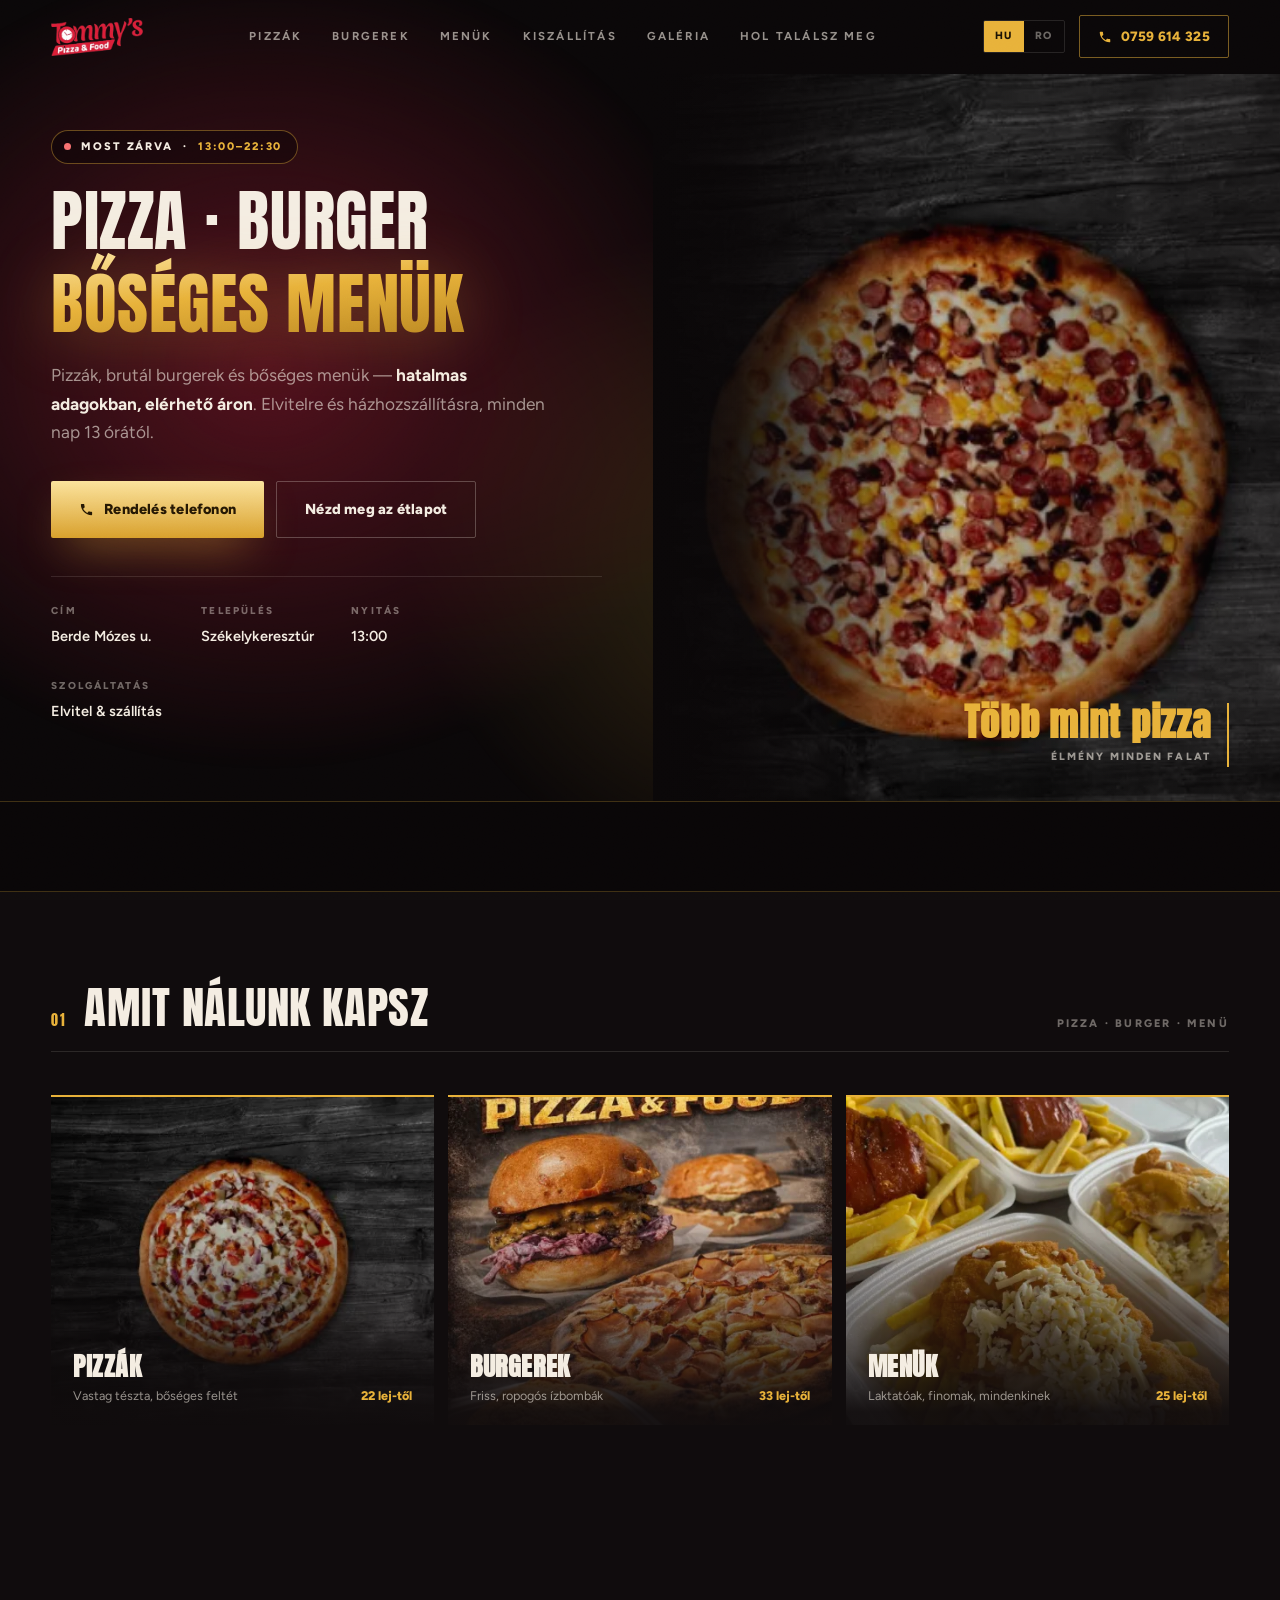
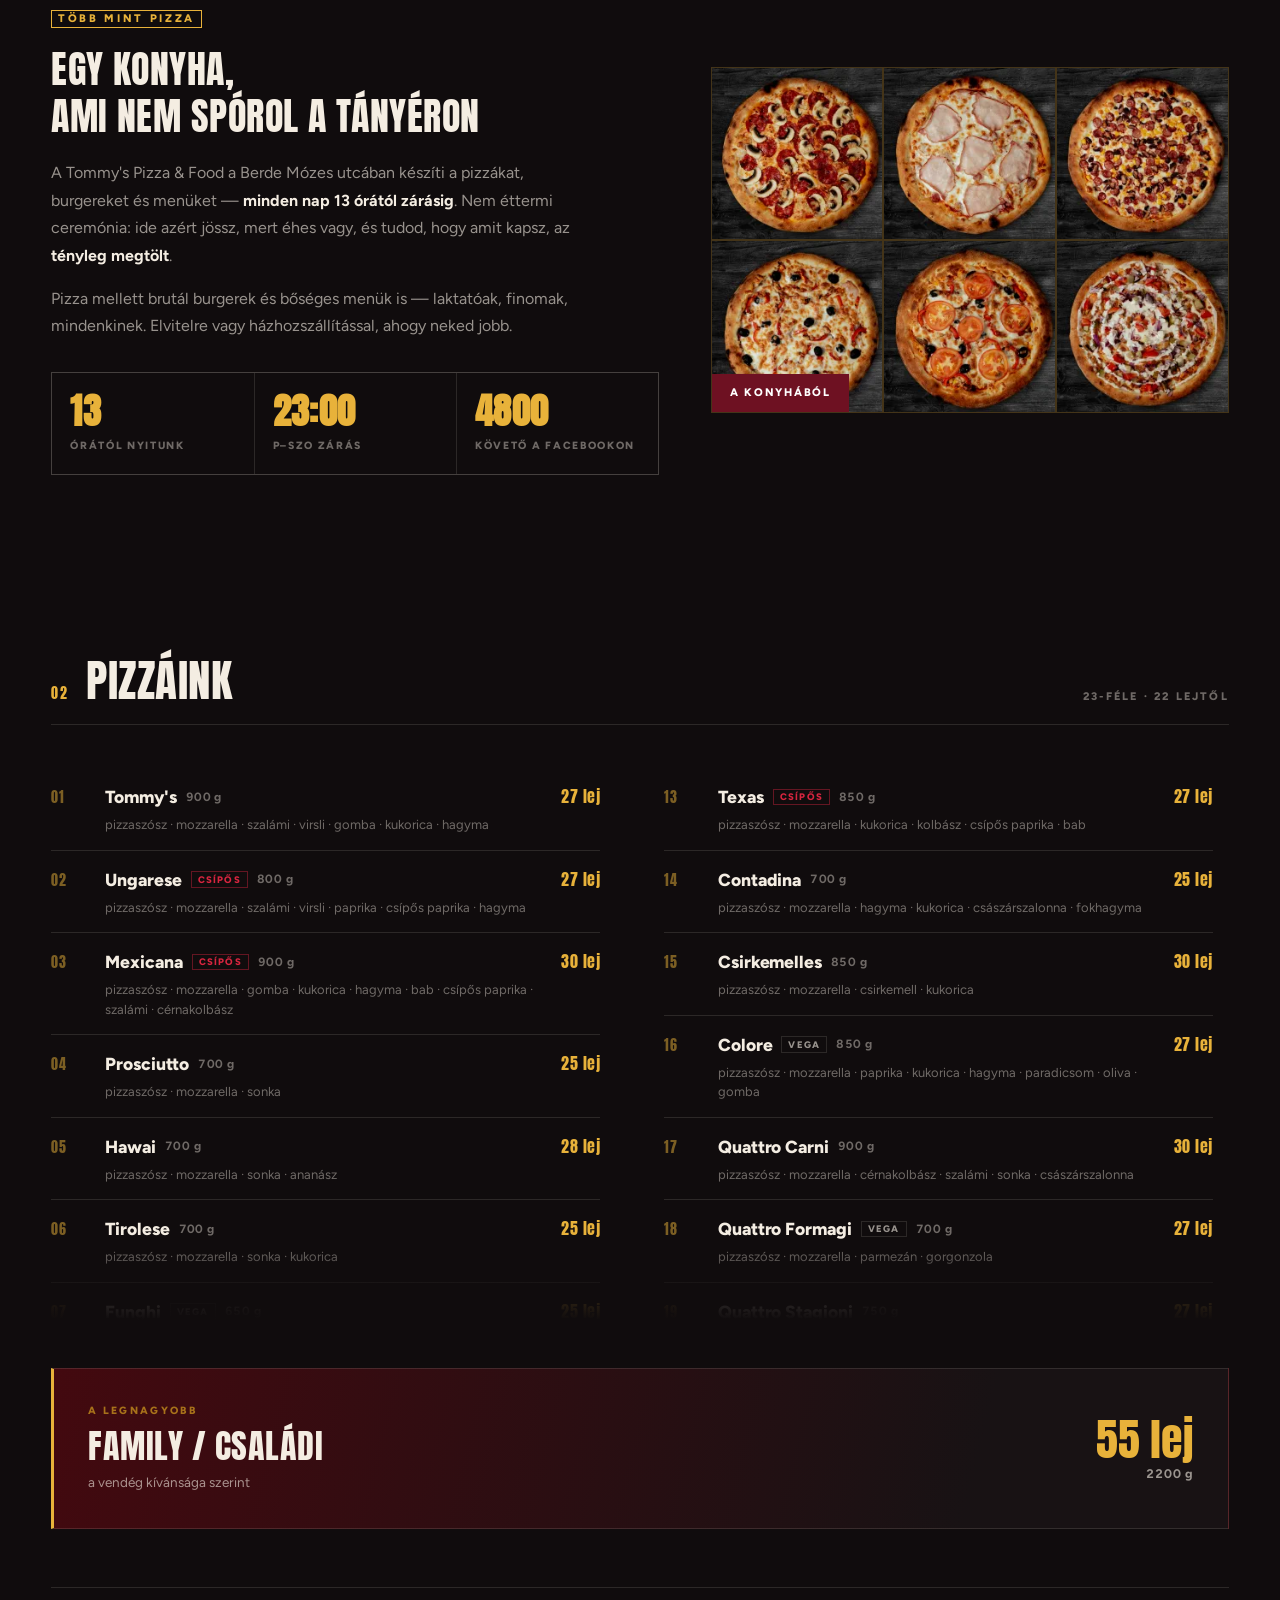
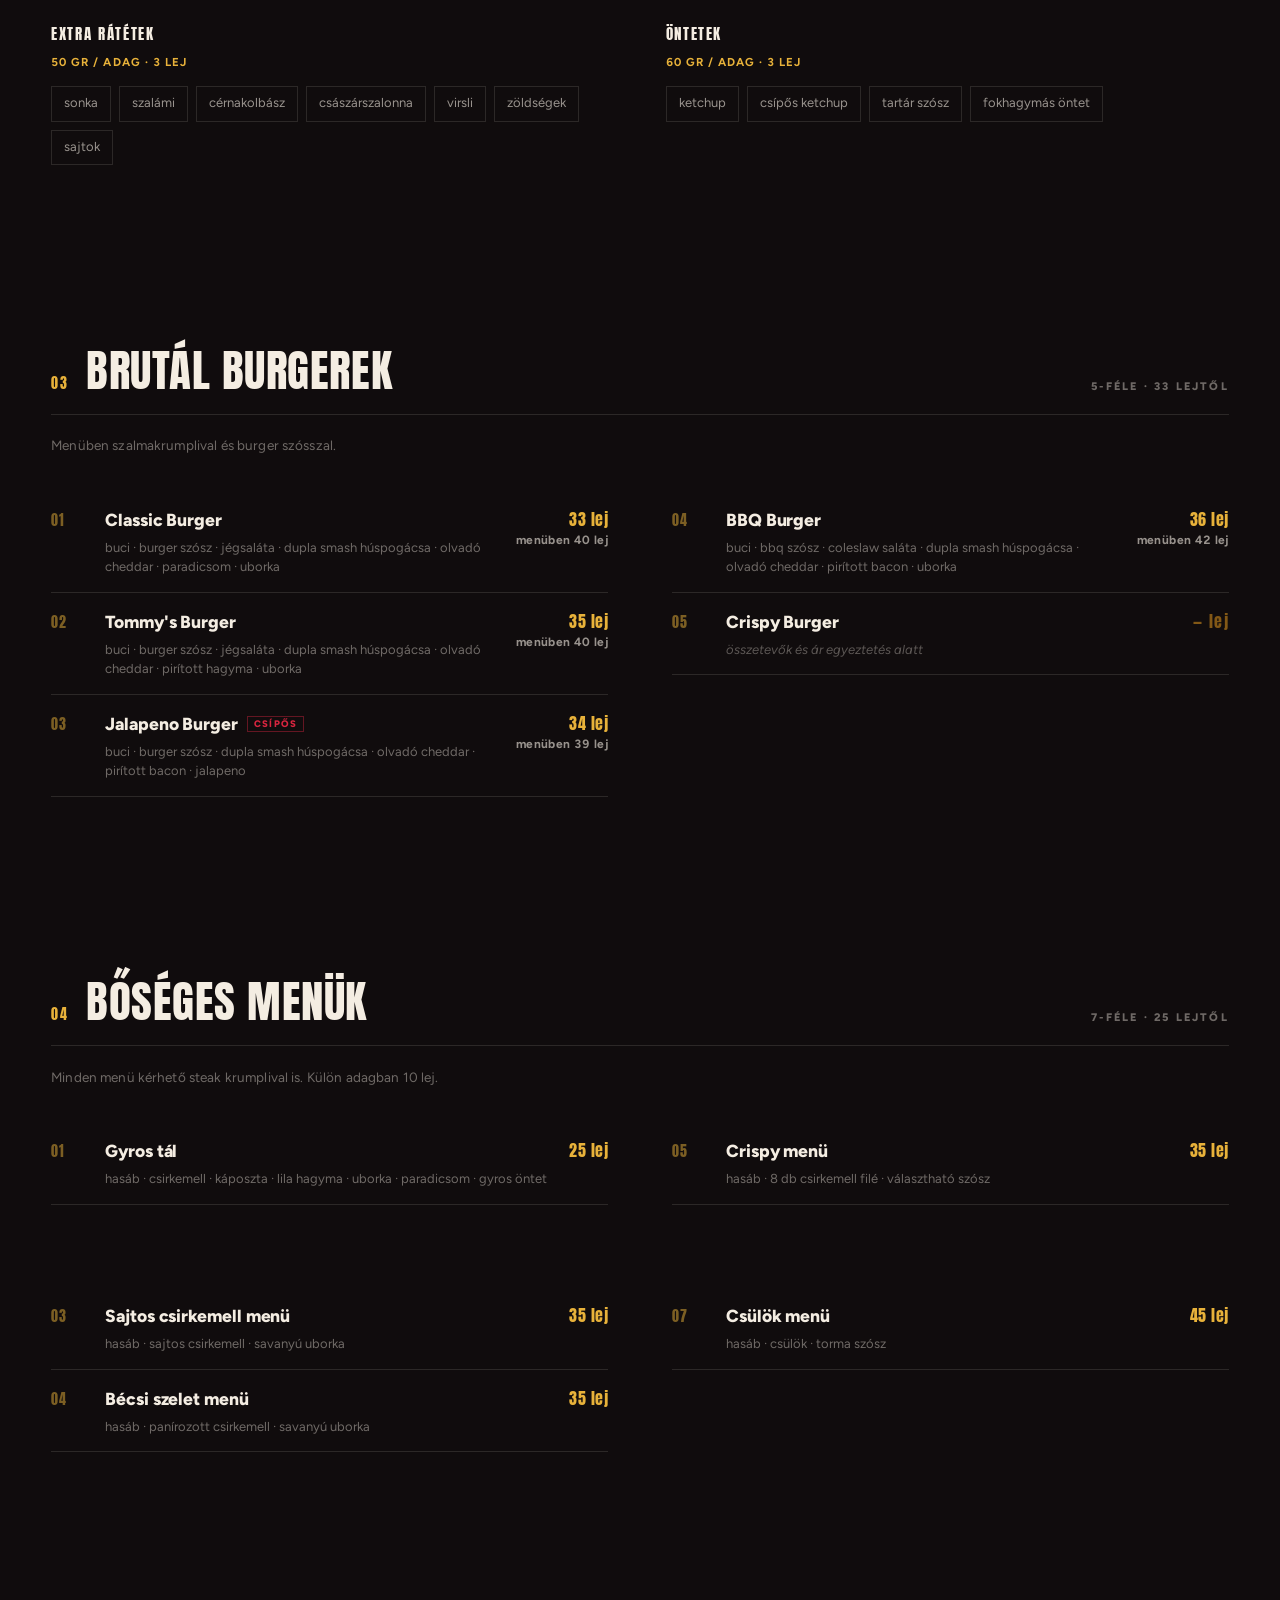
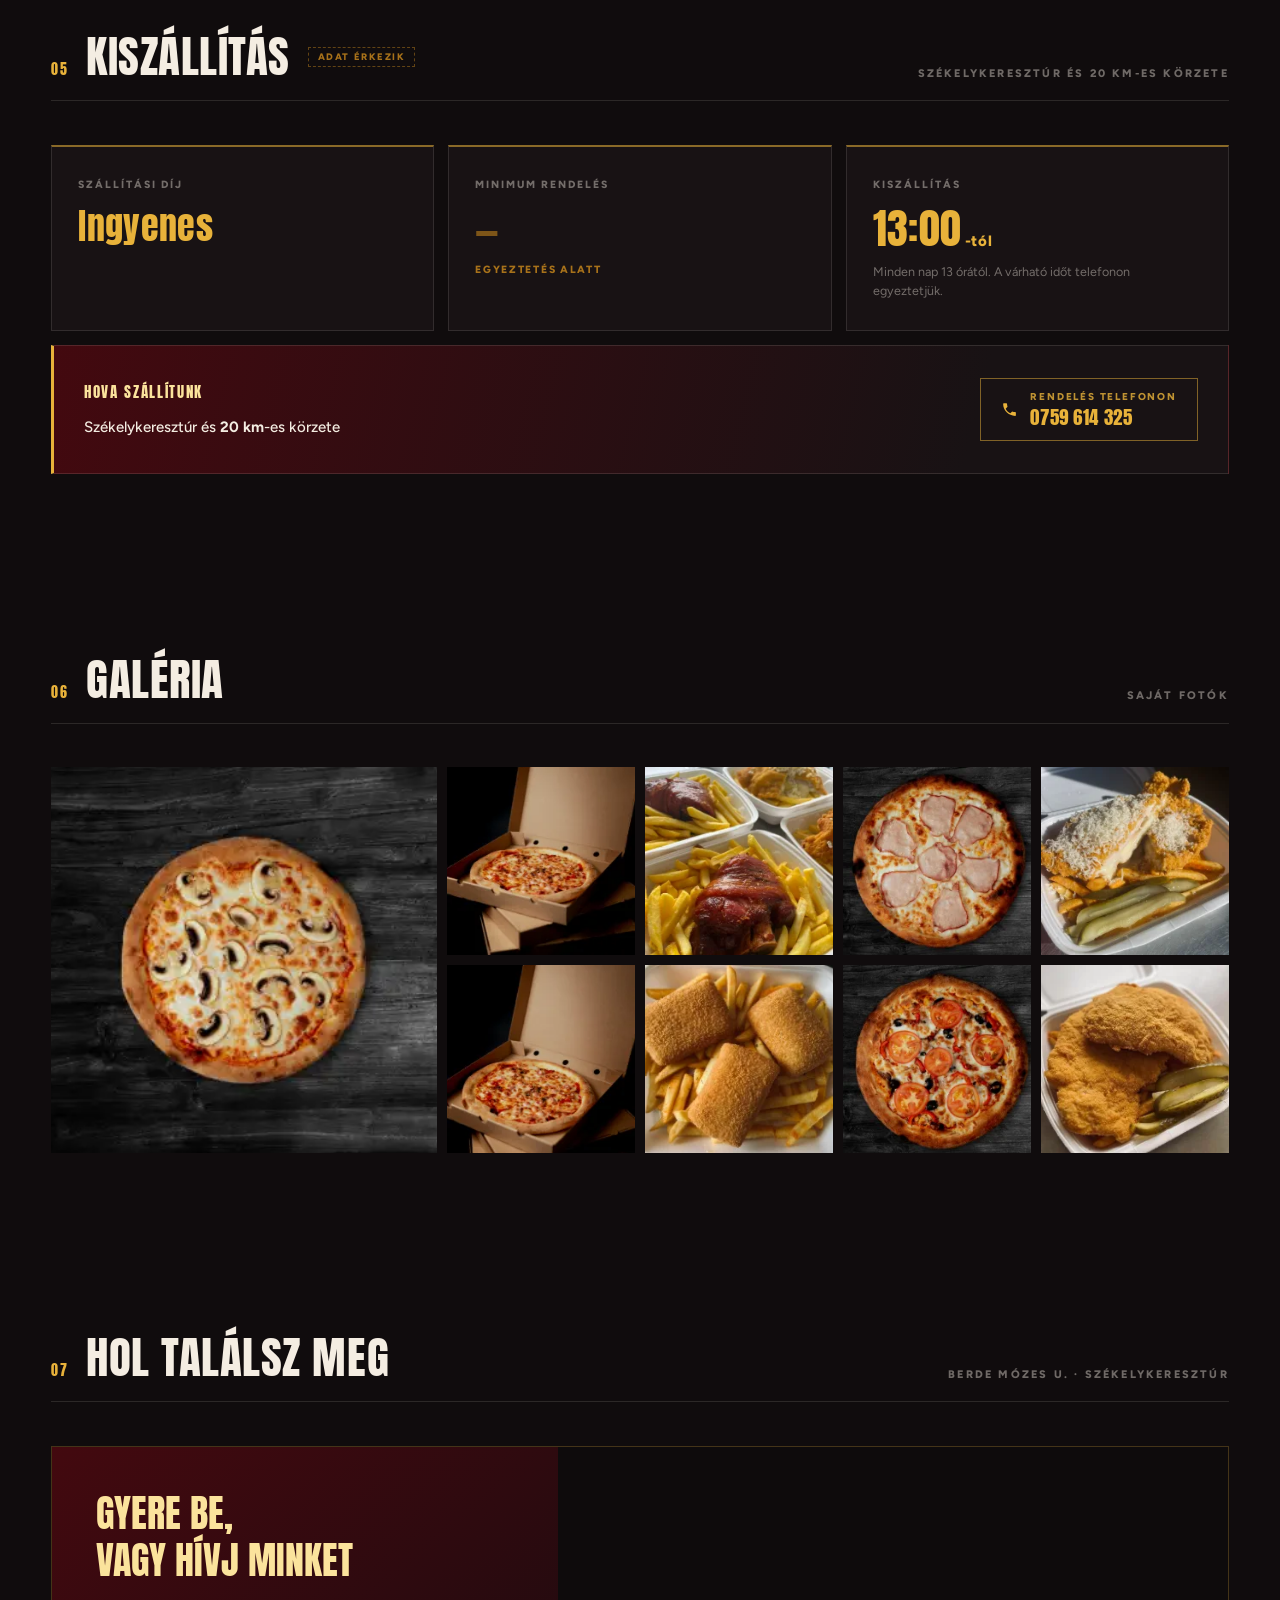
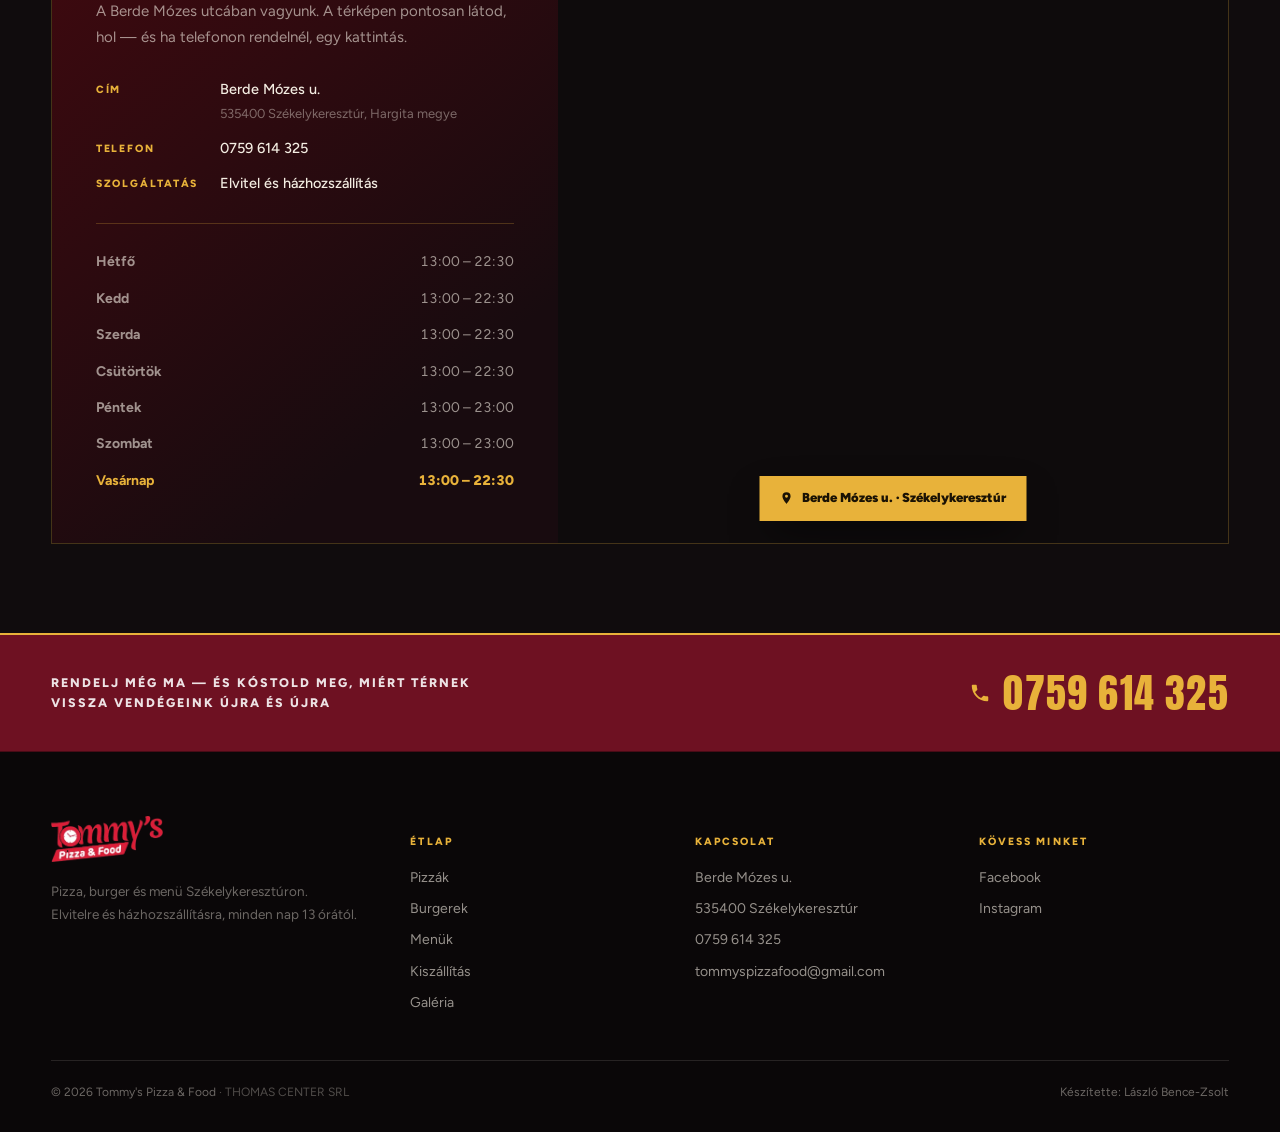
==== index.html @ 5274339a "Uj kliens-fotok: konyha-mozaik + teljes galeria-csere, 20 km-es zona A kliens (Tamas) 2026-09-02-i a" ====
<!DOCTYPE html>
<html lang="hu">
<head>
<meta charset="utf-8">
<meta name="robots" content="noindex,nofollow">
<meta name="viewport" content="width=device-width,initial-scale=1">
<title>Tommy's Pizza &amp; Food — Székelykeresztúr</title>
<meta name="description" content="Pizzák, brutál burgerek és bőséges menük Székelykeresztúron. Elvitelre és házhozszállításra, minden nap 13:00-tól. Berde Mózes u. · 0759 614 325">
<!-- GEN:HEAD-SEO:START — generálva: _scrape/ · KÉZZEL NE SZERKESZD -->
<link rel="icon" type="image/png" sizes="32x32" href="assets/favicon-32.png">
<link rel="icon" type="image/png" sizes="512x512" href="assets/favicon-512.png">
<link rel="apple-touch-icon" sizes="180x180" href="assets/favicon-180.png">
<meta name="theme-color" content="#100C0D">

<!-- megosztás: Messenger / Facebook / Instagram-bio -->
<meta property="og:type" content="website">
<meta property="og:site_name" content="Tommy's Pizza &amp; Food">
<meta property="og:title" content="Tommy's Pizza &amp; Food — Székelykeresztúr">
<meta property="og:description" content="Pizzák, brutál burgerek és bőséges menük Székelykeresztúron. Elvitelre és házhozszállításra, minden nap 13:00-tól. Berde Mózes u. · 0759 614 325">
<meta property="og:image" content="https://tommyspizza.netlify.app/assets/og-tommys.jpg">
<meta property="og:image:width" content="1200">
<meta property="og:image:height" content="630">
<meta property="og:image:alt" content="Tommy's Pizza &amp; Food — pizza, burger, menük">
<meta property="og:locale" content="hu_HU">
<meta property="og:locale:alternate" content="ro_RO">
<meta property="og:url" content="https://tommyspizza.netlify.app">
<meta name="twitter:card" content="summary_large_image">
<meta name="twitter:title" content="Tommy's Pizza &amp; Food — Székelykeresztúr">
<meta name="twitter:description" content="Pizzák, brutál burgerek és bőséges menük Székelykeresztúron. Elvitelre és házhozszállításra, minden nap 13:00-tól. Berde Mózes u. · 0759 614 325">
<meta name="twitter:image" content="https://tommyspizza.netlify.app/assets/og-tommys.jpg">

<!-- strukturált adat: ettől jelenik meg a nyitvatartás és a hely a Google-ben -->
<script type="application/ld+json">
  {
    "@context": "https://schema.org",
    "@type": "Restaurant",
    "name": "Tommy's Pizza & Food",
    "description": "Pizzák, brutál burgerek és bőséges menük Székelykeresztúron. Elvitelre és házhozszállításra, minden nap 13:00-tól. Berde Mózes u. · 0759 614 325",
    "image": [
      "https://tommyspizza.netlify.app/assets/og-tommys.jpg"
    ],
    "telephone": "+40759614325",
    "email": "tommyspizzafood@gmail.com",
    "priceRange": "10–55 RON",
    "currenciesAccepted": "RON",
    "paymentAccepted": "Cash, Credit Card",
    "servesCuisine": [
      "Pizza",
      "Burgers",
      "Fast Food"
    ],
    "address": {
      "@type": "PostalAddress",
      "streetAddress": "Str. Berde Mózes",
      "addressLocality": "Cristuru Secuiesc",
      "postalCode": "535400",
      "addressRegion": "Județul Harghita",
      "addressCountry": "RO"
    },
    "geo": {
      "@type": "GeoCoordinates",
      "latitude": 46.2829755,
      "longitude": 25.0182238
    },
    "openingHoursSpecification": [
      {
        "@type": "OpeningHoursSpecification",
        "dayOfWeek": [
          "Monday",
          "Tuesday",
          "Wednesday",
          "Thursday",
          "Sunday"
        ],
        "opens": "13:00",
        "closes": "22:30"
      },
      {
        "@type": "OpeningHoursSpecification",
        "dayOfWeek": [
          "Friday",
          "Saturday"
        ],
        "opens": "13:00",
        "closes": "23:00"
      }
    ],
    "sameAs": [
      "https://www.facebook.com/tommyspizzafood/",
      "https://www.instagram.com/tommyspizzafood/"
    ],
    "acceptsReservations": false,
    "url": "https://tommyspizza.netlify.app",
    "hasDeliveryMethod": [
      "http://purl.org/goodrelations/v1#DeliveryModePickUp",
      "http://purl.org/goodrelations/v1#DeliveryModeOwnFleet"
    ],
    "hasMenu": {
      "@type": "Menu",
      "inLanguage": "hu",
      "hasMenuSection": [
        {
          "@type": "MenuSection",
          "name": "Pizzáink",
          "hasMenuItem": [
            {
              "@type": "MenuItem",
              "name": "Tommy's",
              "description": "pizzaszósz, mozzarella, szalámi, virsli, gomba, kukorica, hagyma",
              "offers": {
                "@type": "Offer",
                "price": 27,
                "priceCurrency": "RON"
              }
            },
            {
              "@type": "MenuItem",
              "name": "Ungarese",
              "description": "pizzaszósz, mozzarella, szalámi, virsli, paprika, csípős paprika, hagyma",
              "offers": {
                "@type": "Offer",
                "price": 27,
                "priceCurrency": "RON"
              }
            },
            {
              "@type": "MenuItem",
              "name": "Mexicana",
              "description": "pizzaszósz, mozzarella, gomba, kukorica, hagyma, bab, csípős paprika, szalámi, cérnakolbász",
              "offers": {
                "@type": "Offer",
                "price": 30,
                "priceCurrency": "RON"
              }
            },
            {
              "@type": "MenuItem",
              "name": "Prosciutto",
              "description": "pizzaszósz, mozzarella, sonka",
              "offers": {
                "@type": "Offer",
                "price": 25,
                "priceCurrency": "RON"
              }
            },
            {
              "@type": "MenuItem",
              "name": "Hawai",
              "description": "pizzaszósz, mozzarella, sonka, ananász",
              "offers": {
                "@type": "Offer",
                "price": 28,
                "priceCurrency": "RON"
              }
            },
            {
              "@type": "MenuItem",
              "name": "Tirolese",
              "description": "pizzaszósz, mozzarella, sonka, kukorica",
              "offers": {
                "@type": "Offer",
                "price": 25,
                "priceCurrency": "RON"
              }
            },
            {
              "@type": "MenuItem",
              "name": "Funghi",
              "description": "pizzaszósz, mozzarella, gomba",
              "offers": {
                "@type": "Offer",
                "price": 25,
                "priceCurrency": "RON"
              }
            },
            {
              "@type": "MenuItem",
              "name": "Salami",
              "description": "pizzaszósz, mozzarella, szalámi",
              "offers": {
                "@type": "Offer",
                "price": 25,
                "priceCurrency": "RON"
              }
            },
            {
              "@type": "MenuItem",
              "name": "Bavarese",
              "description": "pizzaszósz, mozzarella, sonka, hagyma, fokhagyma, cérnakolbász, császárszalonna, szalámi",
              "offers": {
                "@type": "Offer",
                "price": 30,
                "priceCurrency": "RON"
              }
            },
            {
              "@type": "MenuItem",
              "name": "Margherita",
              "description": "pizzaszósz, mozzarella",
              "offers": {
                "@type": "Offer",
                "price": 22,
                "priceCurrency": "RON"
              }
            },
            {
              "@type": "MenuItem",
              "name": "Gyros",
              "description": "pizzaszósz, mozzarella, gyros hús csirkemellből, paradicsom, hagyma, uborka, gyros öntet",
              "offers": {
                "@type": "Offer",
                "price": 30,
                "priceCurrency": "RON"
              }
            },
            {
              "@type": "MenuItem",
              "name": "Tonno",
              "description": "pizzaszósz, mozzarella, tonhal, hagyma",
              "offers": {
                "@type": "Offer",
                "price": 27,
                "priceCurrency": "RON"
              }
            },
            {
              "@type": "MenuItem",
              "name": "Texas",
              "description": "pizzaszósz, mozzarella, kukorica, kolbász, csípős paprika, bab",
              "offers": {
                "@type": "Offer",
                "price": 27,
                "priceCurrency": "RON"
              }
            },
            {
              "@type": "MenuItem",
              "name": "Contadina",
              "description": "pizzaszósz, mozzarella, hagyma, kukorica, császárszalonna, fokhagyma",
              "offers": {
                "@type": "Offer",
                "price": 25,
                "priceCurrency": "RON"
              }
            },
            {
              "@type": "MenuItem",
              "name": "Csirkemelles",
              "description": "pizzaszósz, mozzarella, csirkemell, kukorica",
              "offers": {
                "@type": "Offer",
                "price": 30,
                "priceCurrency": "RON"
              }
            },
            {
              "@type": "MenuItem",
              "name": "Colore",
              "description": "pizzaszósz, mozzarella, paprika, kukorica, hagyma, paradicsom, oliva, gomba",
              "offers": {
                "@type": "Offer",
                "price": 27,
                "priceCurrency": "RON"
              }
            },
            {
              "@type": "MenuItem",
              "name": "Quattro Carni",
              "description": "pizzaszósz, mozzarella, cérnakolbász, szalámi, sonka, császárszalonna",
              "offers": {
                "@type": "Offer",
                "price": 30,
                "priceCurrency": "RON"
              }
            },
            {
              "@type": "MenuItem",
              "name": "Quattro Formagi",
              "description": "pizzaszósz, mozzarella, parmezán, gorgonzola",
              "offers": {
                "@type": "Offer",
                "price": 27,
                "priceCurrency": "RON"
              }
            },
            {
              "@type": "MenuItem",
              "name": "Quattro Stagioni",
              "description": "pizzaszósz, mozzarella, sonka, gomba, oliva, paprika",
              "offers": {
                "@type": "Offer",
                "price": 27,
                "priceCurrency": "RON"
              }
            },
            {
              "@type": "MenuItem",
              "name": "Prosciutto Funghi",
              "description": "pizzaszósz, mozzarella, sonka, gomba",
              "offers": {
                "@type": "Offer",
                "price": 25,
                "priceCurrency": "RON"
              }
            },
            {
              "@type": "MenuItem",
              "name": "Capriciosa",
              "description": "pizzaszósz, mozzarella, sonka, gomba, szalámi",
              "offers": {
                "@type": "Offer",
                "price": 26,
                "priceCurrency": "RON"
              }
            },
            {
              "@type": "MenuItem",
              "name": "Salamino",
              "description": "pizzaszósz, mozzarella, chorizo szalámi, csípős paprika, gomba",
              "offers": {
                "@type": "Offer",
                "price": 27,
                "priceCurrency": "RON"
              }
            },
            {
              "@type": "MenuItem",
              "name": "Rimini",
              "description": "pizzaszósz, mozzarella, sonka, szalámi",
              "offers": {
                "@type": "Offer",
                "price": 25,
                "priceCurrency": "RON"
              }
            },
            {
              "@type": "MenuItem",
              "name": "Family / Családi",
              "description": "a vendég kívánsága szerint",
              "offers": {
                "@type": "Offer",
                "price": 55,
                "priceCurrency": "RON"
              }
            }
          ]
        },
        {
          "@type": "MenuSection",
          "name": "Extra rátétek",
          "hasMenuItem": [
            {
              "@type": "MenuItem",
              "name": "sonka",
              "offers": {
                "@type": "Offer",
                "price": 3,
                "priceCurrency": "RON"
              }
            },
            {
              "@type": "MenuItem",
              "name": "szalámi",
              "offers": {
                "@type": "Offer",
                "price": 3,
                "priceCurrency": "RON"
              }
            },
            {
              "@type": "MenuItem",
              "name": "cérnakolbász",
              "offers": {
                "@type": "Offer",
                "price": 3,
                "priceCurrency": "RON"
              }
            },
            {
              "@type": "MenuItem",
              "name": "császárszalonna",
              "offers": {
                "@type": "Offer",
                "price": 3,
                "priceCurrency": "RON"
              }
            },
            {
              "@type": "MenuItem",
              "name": "virsli",
              "offers": {
                "@type": "Offer",
                "price": 3,
                "priceCurrency": "RON"
              }
            },
            {
              "@type": "MenuItem",
              "name": "zöldségek",
              "offers": {
                "@type": "Offer",
                "price": 3,
                "priceCurrency": "RON"
              }
            },
            {
              "@type": "MenuItem",
              "name": "sajtok",
              "offers": {
                "@type": "Offer",
                "price": 3,
                "priceCurrency": "RON"
              }
            }
          ]
        },
        {
          "@type": "MenuSection",
          "name": "Öntetek",
          "hasMenuItem": [
            {
              "@type": "MenuItem",
              "name": "ketchup",
              "offers": {
                "@type": "Offer",
                "price": 3,
                "priceCurrency": "RON"
              }
            },
            {
              "@type": "MenuItem",
              "name": "csípős ketchup",
              "offers": {
                "@type": "Offer",
                "price": 3,
                "priceCurrency": "RON"
              }
            },
            {
              "@type": "MenuItem",
              "name": "tartár szósz",
              "offers": {
                "@type": "Offer",
                "price": 3,
                "priceCurrency": "RON"
              }
            },
            {
              "@type": "MenuItem",
              "name": "fokhagymás öntet",
              "offers": {
                "@type": "Offer",
                "price": 3,
                "priceCurrency": "RON"
              }
            }
          ]
        },
        {
          "@type": "MenuSection",
          "name": "Brutál burgerek",
          "hasMenuItem": [
            {
              "@type": "MenuItem",
              "name": "Classic Burger",
              "description": "buci, burger szósz, jégsaláta, dupla smash húspogácsa, olvadó cheddar, paradicsom, uborka",
              "offers": {
                "@type": "Offer",
                "price": 33,
                "priceCurrency": "RON"
              }
            },
            {
              "@type": "MenuItem",
              "name": "Tommy's Burger",
              "description": "buci, burger szósz, jégsaláta, dupla smash húspogácsa, olvadó cheddar, pirított hagyma, uborka",
              "offers": {
                "@type": "Offer",
                "price": 35,
                "priceCurrency": "RON"
              }
            },
            {
              "@type": "MenuItem",
              "name": "Jalapeno Burger",
              "description": "buci, burger szósz, dupla smash húspogácsa, olvadó cheddar, pirított bacon, jalapeno",
              "offers": {
                "@type": "Offer",
                "price": 34,
                "priceCurrency": "RON"
              }
            },
            {
              "@type": "MenuItem",
              "name": "BBQ Burger",
              "description": "buci, bbq szósz, coleslaw saláta, dupla smash húspogácsa, olvadó cheddar, pirított bacon, uborka",
              "offers": {
                "@type": "Offer",
                "price": 36,
                "priceCurrency": "RON"
              }
            }
          ]
        },
        {
          "@type": "MenuSection",
          "name": "Bőséges menük",
          "hasMenuItem": [
            {
              "@type": "MenuItem",
              "name": "Gyros tál",
              "description": "hasáb, csirkemell, káposzta, lila hagyma, uborka, paradicsom, gyros öntet",
              "offers": {
                "@type": "Offer",
                "price": 25,
                "priceCurrency": "RON"
              }
            },
            {
              "@type": "MenuItem",
              "name": "Rántott sajt menü",
              "description": "hasáb, 3 db rántott sajt, választható szósz",
              "offers": {
                "@type": "Offer",
                "price": 30,
                "priceCurrency": "RON"
              }
            },
            {
              "@type": "MenuItem",
              "name": "Sajtos csirkemell menü",
              "description": "hasáb, sajtos csirkemell, savanyú uborka",
              "offers": {
                "@type": "Offer",
                "price": 35,
                "priceCurrency": "RON"
              }
            },
            {
              "@type": "MenuItem",
              "name": "Bécsi szelet menü",
              "description": "hasáb, panírozott csirkemell, savanyú uborka",
              "offers": {
                "@type": "Offer",
                "price": 35,
                "priceCurrency": "RON"
              }
            },
            {
              "@type": "MenuItem",
              "name": "Crispy menü",
              "description": "hasáb, 8 db csirkemell filé, választható szósz",
              "offers": {
                "@type": "Offer",
                "price": 35,
                "priceCurrency": "RON"
              }
            },
            {
              "@type": "MenuItem",
              "name": "Sajtos karaj menü",
              "description": "hasáb, sajtos karaj, savanyú uborka",
              "offers": {
                "@type": "Offer",
                "price": 35,
                "priceCurrency": "RON"
              }
            },
            {
              "@type": "MenuItem",
              "name": "Csülök menü",
              "description": "hasáb, csülök, torma szósz",
              "offers": {
                "@type": "Offer",
                "price": 45,
                "priceCurrency": "RON"
              }
            }
          ]
        },
        {
          "@type": "MenuSection",
          "name": "Köretek",
          "hasMenuItem": [
            {
              "@type": "MenuItem",
              "name": "Steak krumpli",
              "offers": {
                "@type": "Offer",
                "price": 10,
                "priceCurrency": "RON"
              }
            }
          ]
        }
      ]
    },
    "legalName": "THOMAS CENTER SRL"
  }
</script>
<!-- GEN:HEAD-SEO:END -->

<link rel="preconnect" href="https://fonts.googleapis.com">
<link rel="preconnect" href="https://fonts.gstatic.com" crossorigin>
<link href="https://fonts.googleapis.com/css2?family=Anton&family=Figtree:wght@300;400;500;600;700;800;900&display=swap" rel="stylesheet">
<style>
/* ============================================================
   TOMMY'S PIZZA & FOOD — látványterv
   Angle: K2 „Éjszakai plakát" · split hero
   Display: Anton · Body: Figtree
   ============================================================ */

:root{
  --ink:#100C0D;
  --ink-2:#0A0708;
  --ink-3:#181214;
  --bordo:#6E1122;
  --bordo-deep:#43090F;
  --bordo-lit:#8E1A2E;
  --gold:#E8B23A;
  --gold-hi:#FBE39C;
  --gold-lo:#A8721A;
  --cream:#F4EDE2;
  --muted:rgba(244,237,226,.60);
  --muted-2:rgba(244,237,226,.42);
  --hair:rgba(244,237,226,.12);
  --red:#D8253F;

  --gap:clamp(20px,4vw,60px);
  --nav-h:74px;
  --ease:cubic-bezier(.16,.84,.32,1);
}

*{box-sizing:border-box}
/* billentyűzetes navigáció: látható arany fókusz-gyűrű (egérrel nem jelenik meg) */
:focus-visible{outline:2px solid var(--gold);outline-offset:3px;border-radius:2px}
/* Ugrás a tartalomra — a fejléc linkjei elé teszi a tartalmat annak, aki
   billentyűzettel vagy képernyőolvasóval jár. Egérrel láthatatlan marad. */
.skip{
  position:fixed;left:16px;top:-120px;z-index:220;
  background:var(--gold);color:var(--ink-2);
  font-size:12px;letter-spacing:.14em;text-transform:uppercase;font-weight:800;
  padding:12px 20px;border-radius:2px;box-shadow:0 10px 30px rgba(0,0,0,.45);
  transition:top .22s var(--ease);
}
.skip:focus{top:16px}
main:focus{outline:none}
html{scroll-behavior:smooth;-webkit-text-size-adjust:100%}
body{
  margin:0;background:var(--ink);color:var(--cream);
  font-family:'Figtree',system-ui,-apple-system,sans-serif;
  font-size:16px;line-height:1.6;-webkit-font-smoothing:antialiased;
  overflow-x:hidden;
}
img{display:block;max-width:100%}
a{color:inherit;text-decoration:none}
button{font:inherit;border:0;background:none;color:inherit;cursor:pointer}
h1,h2,h3,h4{margin:0;font-weight:400}
p{margin:0}
ul{margin:0;padding:0;list-style:none}

.shell{max-width:1400px;margin:0 auto;padding-left:var(--gap);padding-right:var(--gap)}

/* ---------- global grain ---------- */
.grain{
  position:fixed;inset:0;z-index:120;pointer-events:none;opacity:.05;
  background-image:url("data:image/svg+xml,%3Csvg xmlns='http://www.w3.org/2000/svg' width='260' height='260'%3E%3Cfilter id='n'%3E%3CfeTurbulence type='fractalNoise' baseFrequency='.8' numOctaves='4' stitchTiles='stitch'/%3E%3C/filter%3E%3Crect width='260' height='260' filter='url(%23n)'/%3E%3C/svg%3E");
  mix-blend-mode:overlay;
}

/* ---------- loader ---------- */
#loader{
  position:fixed;inset:0;z-index:200;background:var(--ink-2);
  display:grid;place-items:center;transition:opacity .7s var(--ease),visibility .7s;
}
#loader.gone{opacity:0;visibility:hidden}
#loader .lg{width:min(240px,52vw);opacity:0;transform:translateY(14px);animation:lgin .9s var(--ease) .12s forwards}
#loader .bar{position:absolute;bottom:0;left:0;height:2px;width:0;background:linear-gradient(90deg,var(--bordo),var(--gold));animation:barin 1.05s var(--ease) forwards}
@keyframes lgin{to{opacity:1;transform:none}}
@keyframes barin{to{width:100%}}

/* ---------- reveal ---------- */
[data-rv]{opacity:0;transform:translateY(26px) scale(.985);transition:opacity .95s var(--ease),transform .95s var(--ease)}
[data-rv].in{opacity:1;transform:none}
[data-rv-d="1"]{transition-delay:.09s}
[data-rv-d="2"]{transition-delay:.18s}
[data-rv-d="3"]{transition-delay:.27s}
[data-rv-d="4"]{transition-delay:.36s}
[data-rv-d="5"]{transition-delay:.45s}

/* ============================================================
   NAV
   ============================================================ */
.nav{
  position:fixed;top:0;left:0;right:0;z-index:100;height:var(--nav-h);
  display:flex;align-items:center;
  transition:background .45s var(--ease),border-color .45s var(--ease),backdrop-filter .45s;
  border-bottom:1px solid transparent;
}
.nav.scrolled{background:rgba(10,7,8,.9);backdrop-filter:blur(14px);border-bottom-color:rgba(232,178,58,.22)}
.nav .in{display:flex;align-items:center;justify-content:space-between;gap:26px;width:100%}
.nav .brand img{height:38px;transition:height .4s var(--ease)}
.nav.scrolled .brand img{height:32px}
.nav .menu{display:flex;gap:30px;font-size:11.5px;letter-spacing:.19em;text-transform:uppercase;font-weight:700;color:var(--muted)}
.nav .menu a{position:relative;padding:6px 0;transition:color .3s}
.nav .menu a::after{content:'';position:absolute;left:0;bottom:0;height:1px;width:0;background:var(--gold);transition:width .4s var(--ease)}
.nav .menu a:hover{color:var(--cream)}
.nav .menu a:hover::after{width:100%}
.nav .right{display:flex;align-items:center;gap:14px}
.langs{display:flex;border:1px solid var(--hair);border-radius:2px;overflow:hidden}
.langs button{padding:7px 11px;font-size:10.5px;letter-spacing:.14em;font-weight:800;color:var(--muted-2);transition:.3s}
.langs button.on{background:var(--gold);color:#1a1204}
.callbtn{
  display:inline-flex;align-items:center;gap:9px;border:1px solid rgba(232,178,58,.5);color:var(--gold);
  padding:10px 18px;font-weight:800;font-size:13.5px;letter-spacing:.02em;border-radius:2px;
  transition:background .35s var(--ease),color .35s var(--ease),transform .25s var(--ease);white-space:nowrap;
}
.callbtn:hover{background:var(--gold);color:#1a1204}
.callbtn svg{width:14px;height:14px;fill:currentColor}
.burger{display:none;width:44px;height:44px;place-items:center}
.burger span{display:block;width:22px;height:1.5px;background:var(--cream);position:relative;transition:background .25s var(--ease)}
.burger span::before,.burger span::after{content:'';position:absolute;left:0;width:22px;height:1.5px;background:var(--cream);transition:transform .35s var(--ease),top .35s var(--ease)}
.burger span::before{top:-7px}.burger span::after{top:7px}
/* nyitott állapotban X-re vált, hogy a bezárás egyértelmű legyen */
.burger.open span{background:transparent}
.burger.open span::before{top:0;transform:rotate(45deg)}
.burger.open span::after{top:0;transform:rotate(-45deg)}

/* Fiókmenü.
   A fejléc (z-index 100) a fiók FÖLÖTT van — benne a logó és a bezáró X —,
   ezért a lista nem indulhat 0-ról: a --nav-h sávot ki kell hagyni fölül.
   E nélkül alacsony képernyőn (beágyazott Instagram/Messenger böngésző, ~620px)
   a függőleges középre igazítás az első tételt pont a fejléc alá tolta.
   A `safe center` az a változat, ami túlcsordulásnál NEM vágja le a tetejét —
   a sima `center` kicsúsztatja a viewportból, és görgetéssel sem érhető el.
   A 100dvh azért kell, mert a beágyazott böngészők eszköztára eltakarja a
   `position:fixed; inset:0` alját. */
.drawer{
  position:fixed;top:0;left:0;right:0;z-index:99;background:var(--ink-2);
  height:100vh;height:100dvh;
  overflow-y:auto;overscroll-behavior:contain;
  display:flex;flex-direction:column;gap:6px;
  justify-content:center;justify-content:safe center;
  padding:calc(var(--nav-h) + 12px) var(--gap) calc(24px + env(safe-area-inset-bottom,0px));
  transform:translateY(-102%);transition:transform .6s var(--ease);
}
.drawer.open{transform:none}
/* Tulcsordulaskor a flex-oszlop OSSZENYOMNA a gyerekeit (alap flex-shrink:1),
   igy a nyelvvalto gombjai 40px ala mentek 320x520-on. Inkabb gorogjon a doboz. */
.drawer > *{flex-shrink:0}
.drawer a{font-family:'Anton',sans-serif;font-size:clamp(30px,9vw,52px);text-transform:uppercase;letter-spacing:.01em;color:var(--cream);padding:8px 0;border-bottom:1px solid var(--hair)}
.drawer a:last-of-type{border-bottom:0}
.drawer .dcall{margin-top:26px;color:var(--gold);font-family:'Anton',sans-serif;font-size:30px}
.drawer .langs{display:flex;align-self:flex-start;margin-top:22px;border-color:rgba(232,178,58,.4)}
.drawer .langs button{padding:12px 20px;font-size:12px}
/* Alacsony képernyőn (beágyazott böngésző, fekvő telefon) a menü elférjen
   görgetés nélkül. Magasságra szűrünk, nem szélességre: a baj nem attól van,
   hogy keskeny a készülék, hanem hogy alacsony a látható terület. */
@media(max-height:700px){
  .drawer{gap:0}
  .drawer a{font-size:clamp(23px,6.4vw,32px);padding:9px 0}
  .drawer .dcall{font-size:24px;margin-top:16px}
  .drawer .langs{margin-top:14px}
  /* a nyelvvalto gombjait NEM kicsinyitjuk: 40px ala menne a koppintasi felulet */
}

/* ============================================================
   HERO — split
   ============================================================ */
.hero{position:relative;padding-top:var(--nav-h);background:var(--ink-2);overflow:hidden}
.hero .glow{
  position:absolute;inset:-10% -6%;z-index:1;pointer-events:none;
  background:
    radial-gradient(48% 62% at 24% 46%, rgba(142,26,46,.55), transparent 68%),
    radial-gradient(40% 52% at 62% 66%, rgba(232,178,58,.20), transparent 70%);
  filter:blur(4px);
  transition:transform .3s linear;
}
.hero .grid{position:relative;z-index:3;display:grid;grid-template-columns:1.02fr .98fr;align-items:stretch;min-height:min(78vh,660px)}
.hero .pane{display:flex;flex-direction:column;justify-content:center;padding:56px var(--gap) 62px;max-width:760px}
.hero .status{
  display:inline-flex;align-items:center;gap:10px;align-self:flex-start;
  border:1px solid rgba(232,178,58,.4);border-radius:40px;padding:7px 15px 7px 12px;
  font-size:11px;letter-spacing:.17em;text-transform:uppercase;font-weight:800;color:var(--cream);
  background:rgba(0,0,0,.35);margin-bottom:26px;
}
.hero .status i{width:7px;height:7px;border-radius:50%;background:#4ADE80;box-shadow:0 0 0 0 rgba(74,222,128,.6);animation:pulse 2.4s infinite}
.hero .status.closed i{background:#F87171;animation:none}
@keyframes pulse{70%{box-shadow:0 0 0 8px rgba(74,222,128,0)}100%{box-shadow:0 0 0 0 rgba(74,222,128,0)}}
.hero .status b{color:var(--gold);font-weight:800}

.hero h1{
  /* Anton belső leadingje minimális: 1.06 alatt a 2. sor ékezetei (Ő, Ü) beleérnek az 1. sorba */
  font-family:'Anton',sans-serif;font-size:clamp(38px,5.2vw,80px);line-height:.96;
  letter-spacing:.008em;text-transform:uppercase;
}
.hero h1 .g{
  display:block;
  /* a padding kiterjeszti a festési dobozt felfelé, különben a background-clip:text
     levágja a magyar ékezeteket (Ő, Ü, É) — a negatív margó visszahúzza a helyére */
  padding-top:.30em;margin-top:0;
  background:linear-gradient(174deg,var(--gold-hi) 0%,var(--gold) 42%,#B27F1D 100%);
  -webkit-background-clip:text;background-clip:text;color:transparent;
  filter:drop-shadow(0 5px 30px rgba(232,178,58,.28));
}
.hero .lede{margin-top:24px;font-size:clamp(15.5px,1.35vw,18px);line-height:1.65;color:var(--muted);max-width:46ch;font-weight:400}
.hero .lede b{color:var(--cream);font-weight:700}
.hero .cta{display:flex;gap:12px;margin-top:34px;flex-wrap:wrap}
.btn{
  position:relative;overflow:hidden;
  display:inline-flex;align-items:center;gap:10px;padding:16px 28px;border-radius:2px;
  font-weight:800;font-size:14.5px;letter-spacing:.015em;
  transition:transform .35s var(--ease),box-shadow .4s var(--ease),background .35s,color .35s,border-color .35s;
}
.btn svg{width:15px;height:15px;fill:currentColor;position:relative;z-index:2}
.btn > span{position:relative;z-index:2}

/* elsődleges: enyhe emelkedés + egyszeri fény-áthúzás (a „parázs" motívum) */
.btn-gold{background:linear-gradient(180deg,var(--gold-hi),#D9A02C);color:#241703;box-shadow:0 18px 46px -16px rgba(232,178,58,.6)}
.btn-gold::before{
  content:'';position:absolute;z-index:1;top:0;bottom:0;left:-130%;width:55%;
  background:linear-gradient(100deg,transparent,rgba(255,255,255,.5),transparent);
  transform:skewX(-18deg);
}
.btn-gold:hover{transform:translateY(-2px);box-shadow:0 26px 58px -14px rgba(232,178,58,.78)}
.btn-gold:hover::before{animation:shine .85s var(--ease)}
@keyframes shine{from{left:-130%}to{left:150%}}

/* másodlagos: balról behúzódó arany aláhúzás */
.btn-ghost{border:1px solid rgba(244,237,226,.26);color:var(--cream)}
.btn-ghost::after{
  content:'';position:absolute;z-index:2;left:28px;right:28px;bottom:12px;height:1.5px;background:var(--gold);
  transform:scaleX(0);transform-origin:left;transition:transform .55s var(--ease);
}
.btn-ghost:hover{border-color:rgba(232,178,58,.6);color:var(--gold)}
.btn-ghost:hover::after{transform:scaleX(1)}

.hero .meta{display:flex;gap:30px;flex-wrap:wrap;margin-top:38px;padding-top:26px;border-top:1px solid var(--hair)}
.hero .meta div{min-width:120px}
.hero .meta dt{font-size:10px;letter-spacing:.22em;text-transform:uppercase;color:var(--muted-2);font-weight:800;margin-bottom:6px}
.hero .meta dd{margin:0;font-size:14.5px;color:var(--cream);font-weight:600}

.hero .shot{position:relative;overflow:hidden;background:#000;min-height:340px}
.hero .shot img{position:absolute;inset:0;width:100%;height:112%;object-fit:cover;will-change:transform}
.hero .shot::after{
  content:'';position:absolute;inset:0;z-index:2;
  background:linear-gradient(90deg,var(--ink-2) 0%,rgba(10,7,8,.9) 14%,rgba(10,7,8,.16) 46%,rgba(10,7,8,.5) 100%);
}
.hero .stamp{
  position:absolute;z-index:4;right:var(--gap);bottom:34px;text-align:right;
  border-right:2px solid var(--gold);padding-right:16px;
}
.hero .stamp b{display:block;font-family:'Anton',sans-serif;font-size:clamp(26px,3vw,44px);color:var(--gold);line-height:1;letter-spacing:.02em}
.hero .stamp span{font-size:10.5px;letter-spacing:.2em;text-transform:uppercase;color:var(--muted);font-weight:800}

/* ============================================================
   USP STRIP
   ============================================================ */
.usp{position:relative;z-index:5;background:rgba(0,0,0,.42);border-top:1px solid rgba(232,178,58,.24);border-bottom:1px solid rgba(232,178,58,.24)}
.usp .in{display:grid;grid-template-columns:repeat(3,1fr)}
.usp .u{display:flex;align-items:center;gap:16px;padding:24px var(--gap)}
.usp .u + .u{border-left:1px solid var(--hair)}
.usp .n{font-family:'Anton',sans-serif;font-size:30px;line-height:1;color:transparent;-webkit-text-stroke:1.2px rgba(232,178,58,.72)}
.usp .t{font-size:12px;letter-spacing:.15em;text-transform:uppercase;font-weight:800;color:rgba(244,237,226,.82);line-height:1.45}
.usp .t small{display:block;font-size:12.5px;letter-spacing:0;text-transform:none;color:var(--muted-2);font-weight:400;margin-top:5px}

/* ============================================================
   SECTION HEAD
   ============================================================ */
.sec{padding-top:clamp(58px,7vw,104px);padding-bottom:clamp(58px,7vw,104px)}
/* a horgony-ugrás ne csússzon a fix fejléc alá */
section[id],header[id]{scroll-margin-top:calc(var(--nav-h) + 14px)}
.sh{display:flex;align-items:flex-end;justify-content:space-between;gap:24px;flex-wrap:wrap;
    border-bottom:1px solid var(--hair);padding-bottom:18px;margin-bottom:clamp(26px,3.4vw,44px)}
.sh .l{display:flex;align-items:baseline;gap:18px}
.sh .idx{font-family:'Anton',sans-serif;font-size:14px;color:var(--gold);letter-spacing:.1em}
/* 1.14, mert keskeny kijelzőn a hosszabb címek tördelnek („BRUTÁL / BURGEREK",
   „BŐSÉGES / MENÜK") — line-height:1 mellett a második sor ékezete ütközne */
.sh h2{font-family:'Anton',sans-serif;font-size:clamp(26px,3.5vw,46px);text-transform:uppercase;letter-spacing:.012em;line-height:1.14}
.sh .r{font-size:11px;letter-spacing:.2em;text-transform:uppercase;color:var(--muted-2);font-weight:800}

/* ============================================================
   KATEGÓRIA-SÁV
   ============================================================ */
.cats{display:grid;grid-template-columns:repeat(3,1fr);gap:14px}
.cat{position:relative;overflow:hidden;height:clamp(230px,26vw,330px);border-top:2px solid var(--gold);background:#000;display:block}
.cat img{width:100%;height:100%;object-fit:cover;transition:transform 1.1s var(--ease)}
.cat:hover img{transform:scale(1.06)}
.cat::after{content:'';position:absolute;inset:0;z-index:2;background:linear-gradient(0deg,rgba(16,12,13,.97) 4%,rgba(16,12,13,.2) 56%,transparent)}
.cat .cap{position:absolute;z-index:3;left:22px;right:22px;bottom:19px;display:flex;align-items:flex-end;justify-content:space-between;gap:14px}
.cat .cap b{font-family:'Anton',sans-serif;font-size:clamp(20px,2.2vw,26px);text-transform:uppercase;letter-spacing:.02em;line-height:1;display:block}
.cat .cap small{display:block;font-size:12.5px;color:var(--muted);margin-top:7px;font-weight:400}
.cat .cap span{color:var(--gold);font-weight:800;font-size:12.5px;white-space:nowrap}

/* ============================================================
   KONCEPCIÓ
   ============================================================ */
.concept{display:grid;grid-template-columns:1.08fr .92fr;gap:clamp(26px,4vw,64px);align-items:center}
.concept .tag{display:inline-block;font-size:11px;letter-spacing:.24em;text-transform:uppercase;color:var(--gold);font-weight:800;margin-bottom:18px}
/* line-height 1.16: az Anton fölött alig van hely, ezért 1.12 alatt a második
   sor magyar ékezetei (Ó, Á, Ő, Ű) beleérnek az első sor betűibe */
.concept h3{font-family:'Anton',sans-serif;font-size:clamp(24px,3vw,40px);text-transform:uppercase;line-height:1.22;letter-spacing:.012em;margin-bottom:20px}
.concept p{color:var(--muted);font-size:16px;line-height:1.72;max-width:54ch}
.concept p + p{margin-top:15px}
.concept p b{color:var(--cream);font-weight:700}
.stats{display:grid;grid-template-columns:repeat(3,1fr);gap:1px;background:var(--hair);border:1px solid var(--hair);margin-top:32px}
.stats div{background:var(--ink);padding:20px 18px}
.stats b{display:block;font-family:'Anton',sans-serif;font-size:clamp(24px,3vw,36px);color:var(--gold);line-height:1;letter-spacing:.01em;font-variant-numeric:lining-nums tabular-nums}
.stats span{display:block;font-size:10.5px;letter-spacing:.16em;text-transform:uppercase;color:var(--muted-2);font-weight:800;margin-top:9px}
.concept .ph{position:relative;overflow:hidden;border:1px solid rgba(232,178,58,.24)}
.concept .ph > img{width:100%;height:clamp(300px,38vw,480px);object-fit:cover}
/* Mozaik: a kliens 2026-09-02-i stúdiófotói, 3×2 kockában (Tamás kérése).
   1 px arany hajszálvonal választja el a kockákat — ugyanaz a szín, mint a keret. */
.concept .phgrid{display:grid;grid-template-columns:repeat(3,1fr);gap:2px;background:rgba(232,178,58,.24)}
.concept .phgrid img{display:block;width:100%;aspect-ratio:1;object-fit:cover}
.concept .ph .lb{position:absolute;left:0;bottom:0;background:var(--bordo);color:#fff;font-size:11px;letter-spacing:.16em;text-transform:uppercase;font-weight:800;padding:10px 18px}

/* ============================================================
   ÉTLAP
   ============================================================ */
.menu-grid{display:grid;grid-template-columns:1fr 1fr;gap:0 clamp(30px,5vw,72px)}
.mrow{display:grid;grid-template-columns:38px 1fr auto;align-items:baseline;gap:16px;padding:15px 0;border-bottom:1px solid var(--hair);position:relative}
.mrow::before{content:'';position:absolute;left:0;bottom:-1px;height:1px;width:0;background:var(--gold);transition:width .6s var(--ease)}
.mrow:hover::before{width:100%}
.mrow .n{font-family:'Anton',sans-serif;font-size:14px;color:rgba(232,178,58,.5);letter-spacing:.06em}
.mrow strong{font-size:17.5px;font-weight:800;letter-spacing:-.005em;display:block}
.mrow em{font-style:normal;display:block;color:var(--muted-2);font-size:13px;font-weight:400;margin-top:4px;line-height:1.5}
.mrow .p{font-family:'Anton',sans-serif;font-size:15px;color:var(--gold);letter-spacing:.04em;white-space:nowrap}

/* ============================================================
   BURGEREK & MENÜK
   ============================================================ */
.tiles{display:grid;grid-template-columns:repeat(3,1fr);gap:16px}
/* flex-oszlop + margin-top:auto az ár-soron: a leírás hosszától függetlenül
   minden csempén egy vonalban van az ár */
.tile{position:relative;background:var(--ink-3);border:1px solid var(--hair);overflow:hidden;display:flex;flex-direction:column;transition:border-color .4s var(--ease),transform .5s var(--ease)}
.tile:hover{border-color:rgba(232,178,58,.5);transform:translateY(-4px)}
.tile .im{position:relative;overflow:hidden;height:210px;flex:none}
.tile .im img{width:100%;height:100%;object-fit:cover;transition:transform 1.1s var(--ease)}
.tile:hover .im img{transform:scale(1.07)}
.tile .lb{position:absolute;left:0;top:15px;z-index:3;background:var(--bordo);color:#fff;font-size:11px;letter-spacing:.13em;text-transform:uppercase;font-weight:800;padding:6px 15px 6px 13px;clip-path:polygon(0 0,100% 0,93% 100%,0 100%)}
.tile .bd{padding:19px 20px 21px;display:flex;flex-direction:column;flex:1}
.tile .bd b{font-family:'Anton',sans-serif;font-size:20px;text-transform:uppercase;letter-spacing:.02em;display:block}
.tile .bd p{color:var(--muted-2);font-size:13.5px;margin-top:8px;line-height:1.6}
.tile .bd .p{display:flex;align-items:center;justify-content:space-between;margin-top:auto;padding-top:16px;border-top:1px solid var(--hair)}
.tile .bd .p span{color:var(--gold);font-family:'Anton',sans-serif;font-size:15px;letter-spacing:.04em;font-variant-numeric:lining-nums tabular-nums}
.tile .bd .p em{font-style:normal;font-size:11px;letter-spacing:.16em;text-transform:uppercase;color:var(--muted-2);font-weight:800}

/* ============================================================
   GALÉRIA
   ============================================================ */
.gal{display:grid;grid-template-columns:repeat(6,1fr);gap:10px}
.gal a{position:relative;overflow:hidden;background:#000;aspect-ratio:1;display:block}
.gal a:nth-child(1){grid-column:span 2;grid-row:span 2}
.gal img{width:100%;height:100%;object-fit:cover;transition:transform 1.1s var(--ease),opacity .5s}
.gal a:hover img{transform:scale(1.07)}
/* nagyító-jel hoveren — jelzi, hogy a kép kattintható */
.gal a::after{content:'';position:absolute;inset:0;z-index:2;background:rgba(16,12,13,.42);opacity:0;transition:opacity .4s var(--ease)}
.gal a:hover::after,.gal a:focus-visible::after{opacity:1}
.gal .zoom{position:absolute;z-index:3;left:50%;top:50%;width:42px;height:42px;margin:-21px 0 0 -21px;
  display:grid;place-items:center;border:1px solid rgba(232,178,58,.7);color:var(--gold);
  opacity:0;transform:scale(.82);transition:opacity .4s var(--ease),transform .4s var(--ease)}
.gal a:hover .zoom,.gal a:focus-visible .zoom{opacity:1;transform:none}
.gal .zoom svg{width:17px;height:17px;fill:none;stroke:currentColor;stroke-width:1.7}

/* ---------- lightbox ---------- */
/* a visibility NEM fut át: nyitáskor azonnal visible (különben a bezáró
   gomb az első képkockán még nem fókuszálható), záráskor a fade végén vált */
.lbox{position:fixed;inset:0;z-index:210;display:grid;place-items:center;
  background:rgba(6,4,5,.94);backdrop-filter:blur(6px);
  opacity:0;visibility:hidden;transition:opacity .38s var(--ease),visibility 0s linear .38s}
.lbox.open{opacity:1;visibility:visible;transition:opacity .38s var(--ease),visibility 0s}
.lbox figure{margin:0;max-width:min(1180px,92vw);display:flex;flex-direction:column;gap:16px}
.lbox img{max-width:100%;max-height:74vh;width:auto;height:auto;object-fit:contain;align-self:center;
  border:1px solid rgba(232,178,58,.26);transform:scale(.97);opacity:0;
  transition:transform .45s var(--ease),opacity .45s var(--ease)}
.lbox.open img{transform:none;opacity:1}
.lbox figcaption{display:flex;align-items:baseline;justify-content:space-between;gap:20px;font-size:13.5px;color:var(--muted)}
.lbox figcaption b{font-weight:500;color:var(--cream)}
.lbox figcaption i{font-style:normal;font-family:'Anton',sans-serif;font-size:13px;letter-spacing:.12em;
  color:var(--gold);font-variant-numeric:lining-nums tabular-nums;flex:none}
.lbox button{position:absolute;display:grid;place-items:center;color:var(--cream);
  border:1px solid var(--hair);background:rgba(16,12,13,.72);
  transition:border-color .3s var(--ease),color .3s var(--ease),background .3s var(--ease)}
.lbox button:hover{border-color:rgba(232,178,58,.6);color:var(--gold);background:rgba(16,12,13,.95)}
.lbox button svg{width:19px;height:19px;fill:none;stroke:currentColor;stroke-width:1.7}
.lbox .lb-x{top:20px;right:20px;width:48px;height:48px}
.lbox .lb-p,.lbox .lb-n{top:50%;margin-top:-30px;width:52px;height:60px}
.lbox .lb-p{left:20px}
.lbox .lb-n{right:20px}
@media(max-width:640px){
  .lbox figure{max-width:94vw}
  .lbox img{max-height:64vh}
  .lbox .lb-p,.lbox .lb-n{top:auto;bottom:22px;margin-top:0;width:58px;height:52px}
  .lbox .lb-p{left:calc(50% - 64px)}
  .lbox .lb-n{right:calc(50% - 64px)}
  .lbox figcaption{flex-direction:column;gap:6px;padding-bottom:78px}
}

/* ============================================================
   HOL TALÁLSZ MEG
   ============================================================ */
.find{display:grid;grid-template-columns:.86fr 1.14fr;border:1px solid rgba(232,178,58,.24);overflow:hidden}
.find .t{padding:clamp(28px,3.4vw,48px);background:linear-gradient(140deg,var(--bordo-deep) 0%,#180B0F 78%)}
.find h3{font-family:'Anton',sans-serif;font-size:clamp(24px,3vw,38px);text-transform:uppercase;color:var(--gold-hi);line-height:1.22;margin-bottom:16px}
.find > .t > p{color:var(--muted);font-size:15px;line-height:1.7;max-width:44ch}
.find dl{display:grid;grid-template-columns:auto 1fr;gap:12px 22px;margin-top:28px;font-size:14.5px;align-items:start}
.find dt{color:var(--gold);font-weight:800;font-size:10.5px;letter-spacing:.18em;text-transform:uppercase;padding-top:4px}
.find dd{margin:0;color:var(--cream);font-weight:500}
.find dd small{display:block;color:var(--muted-2);font-size:13px;font-weight:400;margin-top:3px}
.hours{margin-top:28px;border-top:1px solid rgba(232,178,58,.24);padding-top:20px}
/* 2-oszlopos grid, nem flex: így az órák bal széle minden sorban
   egy vonalban van, a nap-nevek eltérő hossza ellenére */
.hours .hr{display:grid;grid-template-columns:1fr max-content;align-items:baseline;column-gap:16px;padding:7px 0;font-size:14px;color:var(--muted)}
.hours .hr.today{color:var(--gold);font-weight:800}
.hours .hr b{font-weight:700;color:inherit}
.hours .hr span{text-align:right;font-variant-numeric:lining-nums tabular-nums}
.find .m{position:relative;min-height:400px;background:#0e0b0c}
.find .m iframe{position:absolute;inset:0;width:100%;height:100%;border:0;filter:invert(.92) hue-rotate(180deg) saturate(.5) brightness(.9) contrast(1.05)}
.find .m .pin{
  position:absolute;z-index:3;left:50%;bottom:22px;transform:translateX(-50%);
  background:var(--gold);color:#1a1204;font-weight:900;font-size:13px;padding:12px 20px;
  box-shadow:0 16px 40px -12px rgba(0,0,0,.85);white-space:nowrap;display:flex;align-items:center;gap:9px;
}
.find .m .pin svg{width:14px;height:14px;fill:currentColor}

/* ============================================================
   CTA BAND + FOOTER
   ============================================================ */
.band{background:var(--bordo);border-top:2px solid var(--gold);border-bottom:1px solid rgba(0,0,0,.35);overflow:hidden}
.band .in{display:flex;align-items:center;justify-content:space-between;gap:26px;padding:26px var(--gap);flex-wrap:wrap}
.band p{font-size:12.5px;letter-spacing:.16em;text-transform:uppercase;font-weight:800;color:rgba(255,255,255,.88);max-width:60ch;line-height:1.6}
.band .n{position:relative;font-family:'Anton',sans-serif;font-size:clamp(26px,3.4vw,40px);color:var(--gold);letter-spacing:.03em;display:flex;align-items:center;gap:12px;white-space:nowrap}
.band .n::after{content:'';position:absolute;left:0;right:0;bottom:-5px;height:2px;background:var(--gold);
  transform:scaleX(0);transform-origin:left;transition:transform .55s var(--ease)}
.band .n:hover::after{transform:scaleX(1)}
.band .n svg{width:22px;height:22px;fill:currentColor}

footer{background:var(--ink-2);padding:clamp(40px,5vw,64px) 0 30px}
.fgrid{display:grid;grid-template-columns:1.3fr 1fr 1fr 1fr;gap:34px;padding-bottom:36px;border-bottom:1px solid var(--hair)}
footer .brand img{height:46px;margin-bottom:18px}
footer .brand p{color:var(--muted-2);font-size:13.5px;line-height:1.7;max-width:34ch}
footer h5{font-size:10.5px;letter-spacing:.2em;text-transform:uppercase;color:var(--gold);font-weight:800;margin-bottom:16px}
footer li{margin-bottom:9px;font-size:14px;color:var(--muted)}
footer li a:hover{color:var(--gold)}
.fbot{display:flex;justify-content:space-between;gap:16px;flex-wrap:wrap;padding-top:22px;font-size:12px;color:var(--muted-2)}
/* a ceges entitas halkabban all a markanev mellett — jogi adat, nem hirdetes */
.fbot .legal{opacity:.72;white-space:nowrap}

/* sticky mobile call */
.sticky{
  position:fixed;left:0;right:0;bottom:0;z-index:98;display:none;
  background:linear-gradient(180deg,var(--gold-hi),#D9A02C);color:#241703;
  padding:15px;text-align:center;font-weight:900;font-size:15px;letter-spacing:.02em;
  box-shadow:0 -14px 34px -12px rgba(0,0,0,.7);
}
.sticky span{display:inline-flex;align-items:center;gap:10px}
.sticky svg{width:16px;height:16px;fill:currentColor}

/* ============================================================
   RESPONSIVE
   ============================================================ */
@media(max-width:1080px){
  .hero .grid{grid-template-columns:1fr .9fr}
  .concept{grid-template-columns:1fr}
  .concept .ph > img{height:300px}
  .find{grid-template-columns:1fr}
  .find .m{min-height:300px}
  .fgrid{grid-template-columns:1fr 1fr}
}
@media(max-width:860px){
  .nav .menu{display:none}
  .burger{display:grid}
  .nav .langs{display:none}   /* a nyelvváltó a fiókmenübe költözik, nem tűnik el */
  .nav .callbtn{display:none}
  footer li a,footer li{display:inline-block;padding:10px 0}  /* 40px+ koppintási felület */
  footer li{margin-bottom:0}
  .nav .brand{display:flex;align-items:center;padding:6px 0}
  .find dd a{display:inline-block;padding:11px 0;margin:-11px 0}   /* telefon-link koppintható */
  .hero .grid{grid-template-columns:1fr}
  .hero .shot{height:300px;order:-1;min-height:0}
  /* a fotó alja a hero-panel tetejének színébe (#320C13) olvad, hogy ne legyen látható vágás */
  .hero .shot::after{background:linear-gradient(180deg,rgba(10,7,8,.34) 0%,rgba(10,7,8,.06) 34%,rgba(50,12,19,.58) 76%,#320C13 100%)}
  .hero .stamp{bottom:18px}
  .hero .pane{padding:34px var(--gap) 46px}
  .usp .in{grid-template-columns:1fr}
  .usp .u + .u{border-left:0;border-top:1px solid var(--hair)}
  .cats,.tiles{grid-template-columns:1fr}
  .menu-grid{grid-template-columns:1fr}
  .gal{grid-template-columns:repeat(3,1fr)}
  .gal a:nth-child(1){grid-column:span 3;grid-row:auto;aspect-ratio:16/10}
  .fgrid{grid-template-columns:1fr}
  .band .in{flex-direction:column;align-items:flex-start}
  body{padding-bottom:56px}
  .sticky{display:block}
}
@media(max-width:860px){ body{padding-bottom:64px} }  /* a sticky sáv 57px magas */
@media(max-width:400px){
  :root{--gap:18px}
  .stats{grid-template-columns:1fr}
}

@media (prefers-reduced-motion: reduce){
  *{animation-duration:.01ms !important;transition-duration:.01ms !important}
  [data-rv]{opacity:1;transform:none}
  html{scroll-behavior:auto}
}

/* GEN:MENU-CSS:START — generálva: _scrape/ */
.mrow .nm{display:flex;align-items:center;gap:9px;flex-wrap:wrap}
.mrow .nm strong{display:inline}
.mrow .p{display:flex;flex-direction:column;align-items:flex-end;gap:7px;line-height:1}
.mrow .p b{font-family:'Anton',sans-serif;font-weight:400;font-size:16px;color:var(--gold);letter-spacing:.03em;font-variant-numeric:lining-nums tabular-nums}
/* A grammsúly és a menü-ár NEM örökölheti az Antont: a kondenzált betű
   12 px-en összemosódik, a számok egymásba csúsznak. Figtree + nagyobb
   sorköz — így éles marad, és elválik a fölötte/alatta álló ártól. */
.mrow .p i{font-style:normal;font-family:'Figtree',sans-serif;font-size:12px;font-weight:700;color:var(--muted);letter-spacing:.03em;font-variant-numeric:lining-nums tabular-nums}
/* grammsúly a név mellett — halkabb, mint a címkék, de olvasható marad */
.mrow .nm .gr{font-family:'Figtree',sans-serif;font-size:12px;font-weight:700;color:var(--muted-2);letter-spacing:.04em;font-variant-numeric:lining-nums tabular-nums}
/* Még nincs ár: ugyanaz a halk „—", mint a kiszállítás-kártyák .dv.empty-je.
   Fontos, hogy tompa legyen — különben aranyban virít egy nem létező ár. */
.mrow .p b.tba{color:var(--gold-lo);opacity:.75;letter-spacing:.08em}
/* Még nincs összetevő-lista: dőlt és halkabb, hogy ne olvasódjon leírásnak. */
.mrow em.wait{font-style:italic;color:var(--muted-2);opacity:.8}

/* ── A pizza-lista belső görgetése ──────────────────────────────
   23 tétel mobilon 3,6 képernyőnyi volt, az egész oldal negyede.
   Saját görgetésbe zárva a szekció ~0,9 képernyő marad.
   Az alsó él addig halványul el, amíg van még mit görgetni — ez a
   jelzés, hogy a lista folytatódik (mobilon a görgetősáv láthatatlan).
   A gorgetes-lancolas SZANDEKOSAN alapertelmezett: a lista vegen a swipe
   tovabbadodik az oldalnak. Az overscroll-behavior:contain itt beragadas-erzest
   adna mobilon — a vendegnek fel kellene emelnie az ujjat, hogy tovabbjusson.
   (Ebben a blokkban NE hasznalj visszafele aposztrofot — template literal.) */
.mbox{position:relative}
.mbox::after{
  content:'';position:absolute;left:0;right:0;bottom:0;height:78px;z-index:2;pointer-events:none;
  background:linear-gradient(to top,var(--ink) 8%,rgba(16,12,13,.82) 46%,rgba(16,12,13,0) 100%);
  transition:opacity .3s var(--ease);
}
.mbox.at-end::after{opacity:0}
.mscroll{
  max-height:clamp(420px,62vh,760px);
  overflow-y:auto;
  padding-right:16px;padding-bottom:34px;
  scrollbar-width:thin;scrollbar-color:var(--gold-lo) rgba(244,237,226,.07);
}
.mscroll::-webkit-scrollbar{width:7px}
.mscroll::-webkit-scrollbar-track{background:rgba(244,237,226,.07)}
.mscroll::-webkit-scrollbar-thumb{background:var(--gold-lo);border-radius:4px}
.mscroll::-webkit-scrollbar-thumb:hover{background:var(--gold)}
/* billentyűzettel is görgethető kell legyen, ezért fókuszálható — lássuk is */
.mscroll:focus-visible{outline:2px solid var(--gold);outline-offset:5px}
/* a dobozon BELUL gyorsabb a reveal: 0,95 mp-es fade egy kis gorgeto-dobozban akadasnak tunik */
.mscroll [data-rv]{transition-duration:.45s;transform:translateY(12px) scale(.992)}
.mscroll [data-rv].in{transform:none}
@media(max-width:820px){
  /* mobilon alacsonyabb doboz: maradjon korulotte eleg oldal, amin az ujj
     biztosan az OLDALT gorgeti, ne a listat */
  .mscroll{max-height:min(56vh,460px);padding-right:12px}
}
/* a burgerek menü-ára: a fő ár ALATT, halkabban — ne versenyezzen vele */
.mrow .p .alt{margin-top:0;white-space:nowrap}
.tag{font-size:9.5px;font-weight:800;letter-spacing:.13em;text-transform:uppercase;padding:2.5px 6px;border:1px solid;line-height:1;white-space:nowrap}
.tag.hot{color:var(--red);border-color:rgba(216,37,63,.42)}
.tag.veg{color:var(--muted);border-color:var(--hair)}

/* egysoros kiegészítés a szekció-fejléc alatt (a negatív felső margó a
   .sh alsó margójából vesz vissza, hogy a sor a címhez tartozzon, ne a listához) */
.secnote{margin:calc(-1 * clamp(14px,1.8vw,24px)) 0 clamp(22px,3vw,34px);font-size:13.5px;color:var(--muted-2);letter-spacing:.01em}

/* „árak érkeznek" — a hiányzó kliens-adat őszinte jelölése */
.soon{align-self:center;font-size:9.5px;font-weight:800;letter-spacing:.16em;text-transform:uppercase;color:var(--gold-lo);border:1px dashed rgba(168,114,26,.55);padding:4px 9px;line-height:1;white-space:nowrap}

.family{margin-top:clamp(26px,4vw,42px);display:grid;grid-template-columns:1fr auto;align-items:center;gap:clamp(18px,3vw,40px);padding:clamp(22px,3.4vw,34px) clamp(20px,3vw,34px);background:linear-gradient(104deg,var(--bordo-deep) 0%,var(--ink-3) 78%);border:1px solid var(--hair);border-left:3px solid var(--gold);position:relative;overflow:hidden}
.family .fl{display:block;font-size:10.5px;font-weight:800;letter-spacing:.22em;text-transform:uppercase;color:var(--gold-lo)}
.family h3{font-family:'Anton',sans-serif;font-weight:400;font-size:clamp(24px,3.4vw,34px);text-transform:uppercase;letter-spacing:.015em;margin-top:9px;line-height:1}
.family em{font-style:normal;display:block;margin-top:9px;font-size:13.5px;color:var(--muted)}
.family .pp{font-family:'Anton',sans-serif;font-weight:400;font-size:clamp(30px,4.6vw,44px);color:var(--gold);white-space:nowrap;line-height:1;font-variant-numeric:lining-nums tabular-nums;text-align:right}
.family .pp small{display:block;margin-top:7px;font-family:'Figtree',sans-serif;font-size:12.5px;font-weight:700;letter-spacing:.06em;color:var(--muted);font-variant-numeric:lining-nums tabular-nums}

.addons{margin-top:clamp(32px,5vw,58px);padding-top:clamp(24px,3.2vw,34px);border-top:1px solid var(--hair);display:grid;grid-template-columns:1fr 1fr;gap:clamp(26px,4vw,64px)}
.addon h4{font-family:'Anton',sans-serif;font-weight:400;font-size:15px;letter-spacing:.11em;text-transform:uppercase}
.addon .meta{margin-top:7px;font-size:11.5px;font-weight:700;letter-spacing:.09em;color:var(--gold);text-transform:uppercase;font-variant-numeric:lining-nums tabular-nums}
.addon ul{list-style:none;margin:15px 0 0;padding:0;display:flex;flex-wrap:wrap;gap:8px}
.addon li{font-size:13px;color:var(--muted);border:1px solid var(--hair);padding:6.5px 12px;transition:border-color .4s var(--ease),color .4s var(--ease)}
.addon li:hover{border-color:rgba(232,178,58,.4);color:var(--cream)}

/* további fogások — köret / saláta / leves / desszert / ital */
.slists{display:grid;grid-template-columns:repeat(auto-fit,minmax(260px,1fr));gap:clamp(26px,4vw,58px)}
.slist h4{font-family:'Anton',sans-serif;font-weight:400;font-size:15px;letter-spacing:.11em;text-transform:uppercase;padding-bottom:12px;border-bottom:1px solid rgba(232,178,58,.28);margin-bottom:6px}
.srow{display:grid;grid-template-columns:1fr auto;align-items:baseline;gap:14px;padding:11px 0;border-bottom:1px solid var(--hair);font-size:14.5px}
.srow .sp{display:flex;align-items:baseline;gap:12px;white-space:nowrap}
.srow .sp i{font-style:normal;font-size:12px;font-weight:700;color:var(--muted-2);letter-spacing:.05em;font-variant-numeric:lining-nums tabular-nums}
.srow .sp b{font-family:'Anton',sans-serif;font-weight:400;font-size:15px;color:var(--gold);letter-spacing:.03em;font-variant-numeric:lining-nums tabular-nums;min-width:5.2ch;text-align:right}

@media(max-width:820px){
  .family{grid-template-columns:1fr;gap:18px}
  .family .pp{text-align:left}
  .family .pp small{text-align:left}
  .addons{grid-template-columns:1fr;gap:30px}
}
/* GEN:MENU-CSS:END */

/* GEN:DELIVERY-CSS:START — generálva: _scrape/ */
.dfacts{display:grid;grid-template-columns:repeat(3,1fr);gap:14px}
.df{background:var(--ink-3);border:1px solid var(--hair);border-top:2px solid rgba(232,178,58,.55);padding:clamp(20px,2.6vw,30px) clamp(18px,2.2vw,26px);transition:border-color .4s var(--ease)}
.df:hover{border-color:rgba(232,178,58,.4);border-top-color:var(--gold)}
.df .dl{display:block;font-size:10.5px;font-weight:800;letter-spacing:.19em;text-transform:uppercase;color:var(--muted-2)}
.df .dv{display:block;margin-top:14px;font-family:'Anton',sans-serif;font-weight:400;font-size:clamp(30px,4vw,42px);line-height:1;color:var(--gold);letter-spacing:.01em;font-variant-numeric:lining-nums tabular-nums}
.df .dv.empty{color:var(--gold-lo);opacity:.7;letter-spacing:.08em}
/* „Ingyenes" szó, nem szám — kicsit kisebb, hogy ne törjön ki a kártyából */
.df .dv.free{font-size:clamp(26px,3.2vw,36px);letter-spacing:.01em}
.df .dv i{font-style:normal;font-family:'Figtree',sans-serif;font-size:15px;font-weight:800;letter-spacing:.04em;margin-left:3px}
.df .dn{display:block;margin-top:12px;font-size:12.5px;line-height:1.55;color:var(--muted-2)}
/* a hiányzó adat állapot-felirata — nem elsuttogott lábjegyzet, hanem jelölés */
.df .dn.wait{font-size:10.5px;font-weight:800;letter-spacing:.16em;text-transform:uppercase;color:var(--gold-lo)}

.dzone{margin-top:14px;display:grid;grid-template-columns:1fr auto;align-items:center;gap:clamp(20px,3vw,44px);padding:clamp(22px,3vw,32px) clamp(20px,2.6vw,30px);background:linear-gradient(104deg,var(--bordo-deep) 0%,var(--ink-3) 78%);border:1px solid var(--hair);border-left:3px solid var(--gold)}
.dzone h4{font-family:'Anton',sans-serif;font-weight:400;font-size:15px;letter-spacing:.11em;text-transform:uppercase;color:var(--gold-hi)}
.dzp{margin-top:11px;font-size:15px;color:var(--cream);font-weight:500}
.dzw{margin-top:9px;font-size:10.5px;font-weight:800;letter-spacing:.16em;text-transform:uppercase;color:var(--gold-lo)}
.dchips{list-style:none;margin:14px 0 0;padding:0;display:flex;flex-wrap:wrap;gap:8px}
.dchips li{font-size:13px;color:var(--cream);border:1px solid rgba(232,178,58,.32);padding:6.5px 12px}
.dzone .dcall{display:inline-flex;align-items:center;gap:12px;white-space:nowrap;border:1px solid rgba(232,178,58,.5);color:var(--gold);padding:13px 20px;transition:background .35s var(--ease),color .35s var(--ease)}
.dzone .dcall:hover{background:var(--gold);color:#1a1204}
.dzone .dcall svg{width:17px;height:17px;fill:currentColor;flex:none}
.dzone .dcall span{display:block;font-family:'Anton',sans-serif;font-weight:400;font-size:19px;letter-spacing:.03em;line-height:1;font-variant-numeric:lining-nums tabular-nums}
.dzone .dcall em{display:block;font-style:normal;font-family:'Figtree',sans-serif;font-size:10px;font-weight:800;letter-spacing:.18em;text-transform:uppercase;margin-bottom:6px;opacity:.8}

@media(max-width:900px){
  .dfacts{grid-template-columns:1fr;gap:12px}
  .dzone{grid-template-columns:1fr;align-items:start;gap:22px}
}
/* GEN:DELIVERY-CSS:END */
</style>
</head>
<body>

<a class="skip" href="#tartalom" data-i18n="a11y.skip">Ugrás a tartalomra</a>

<div class="grain"></div>

<div id="loader">
  <img class="lg" src="assets/w/tommys-logo-240.webp" alt="Tommy's Pizza &amp; Food" data-src-orig="assets/tommys-logo.png" srcset="assets/w/tommys-logo-240.webp 240w, assets/w/tommys-logo-480.webp 480w" sizes="(min-width:700px) 240px, 210px">
  <div class="bar"></div>
</div>

<!-- ==================== NAV ==================== -->
<nav class="nav" id="nav">
  <div class="shell in">
    <a class="brand" href="#top"><img src="assets/w/tommys-logo-240.webp" alt="Tommy's Pizza &amp; Food" data-src-orig="assets/tommys-logo.png" srcset="assets/w/tommys-logo-240.webp 240w, assets/w/tommys-logo-480.webp 480w" sizes="(min-width:700px) 240px, 210px"></a>
    <ul class="menu">
      <li><a href="#pizzak" data-i18n="nav.pizza">Pizzák</a></li>
      <li><a href="#burgerek" data-i18n="nav.burger">Burgerek</a></li>
      <li><a href="#menuk" data-i18n="nav.menu">Menük</a></li>
      <li><a href="#kiszallitas" data-i18n="nav.deliv">Kiszállítás</a></li>
      <li><a href="#galeria" data-i18n="nav.gallery">Galéria</a></li>
      <li><a href="#hol" data-i18n="nav.find">Hol találsz meg</a></li>
    </ul>
    <div class="right">
      <div class="langs">
        <button data-lang="hu" class="on">HU</button>
        <button data-lang="ro">RO</button>
      </div>
      <a class="callbtn" href="tel:+40759614325">
        <svg viewBox="0 0 24 24"><path d="M6.6 10.8c1.4 2.8 3.8 5.1 6.6 6.6l2.2-2.2c.3-.3.7-.4 1-.2 1.2.4 2.4.6 3.6.6.6 0 1 .4 1 1V20c0 .6-.4 1-1 1C10.7 21 3 13.3 3 4c0-.6.4-1 1-1h3.5c.6 0 1 .4 1 1 0 1.3.2 2.5.6 3.6.1.4 0 .8-.2 1l-2.3 2.2z"/></svg>
        0759 614 325
      </a>
      <button class="burger" id="burger" aria-label="Menü"><span></span></button>
    </div>
  </div>
</nav>

<div class="drawer" id="drawer">
  <a href="#pizzak" data-i18n="nav.pizza">Pizzák</a>
  <a href="#burgerek" data-i18n="nav.burger">Burgerek</a>
  <a href="#menuk" data-i18n="nav.menu">Menük</a>
  <a href="#kiszallitas" data-i18n="nav.deliv">Kiszállítás</a>
  <a href="#galeria" data-i18n="nav.gallery">Galéria</a>
  <a href="#hol" data-i18n="nav.find">Hol találsz meg</a>
  <a class="dcall" href="tel:+40759614325">0759 614 325</a>
  <div class="langs">
    <button data-lang="hu" class="on">HU</button>
    <button data-lang="ro">RO</button>
  </div>
</div>

<!-- ==================== HERO ==================== -->
<main id="tartalom" tabindex="-1">

<header class="hero" id="top">
  <div class="glow" id="glow"></div>
  <div class="grid">
    <div class="pane">
      <div class="status" id="status">
        <i></i><span data-i18n="hero.status">Ma nyitva</span> · <b id="statusHours">13:00–22:30</b>
      </div>
      <h1>
        <span data-i18n="hero.h1a">Pizza · Burger</span>
        <span class="g" data-i18n="hero.h1b">Bőséges menük</span>
      </h1>
      <p class="lede" data-i18n="hero.lede">
        Pizzák, brutál burgerek és bőséges menük — <b>hatalmas adagokban, elérhető áron</b>.
        Elvitelre és házhozszállításra, minden nap 13 órától.
      </p>
      <div class="cta">
        <a class="btn btn-gold" href="tel:+40759614325">
          <svg viewBox="0 0 24 24"><path d="M6.6 10.8c1.4 2.8 3.8 5.1 6.6 6.6l2.2-2.2c.3-.3.7-.4 1-.2 1.2.4 2.4.6 3.6.6.6 0 1 .4 1 1V20c0 .6-.4 1-1 1C10.7 21 3 13.3 3 4c0-.6.4-1 1-1h3.5c.6 0 1 .4 1 1 0 1.3.2 2.5.6 3.6.1.4 0 .8-.2 1l-2.3 2.2z"/></svg>
          <span data-i18n="hero.cta1">Rendelés telefonon</span>
        </a>
        <a class="btn btn-ghost" href="#pizzak" data-i18n="hero.cta2">Nézd meg az étlapot</a>
      </div>
      <dl class="meta">
        <div><dt data-i18n="meta.addr">Cím</dt><dd data-i18n="meta.addrv">Berde Mózes u.</dd></div>
        <div><dt data-i18n="meta.city">Település</dt><dd data-i18n="meta.cityv">Székelykeresztúr</dd></div>
        <div><dt data-i18n="meta.open">Nyitás</dt><dd>13:00</dd></div>
        <div><dt data-i18n="meta.serv">Szolgáltatás</dt><dd data-i18n="meta.servv">Elvitel &amp; szállítás</dd></div>
      </dl>
    </div>
    <div class="shot">
      <img fetchpriority="high" id="heroImg" src="assets/w/maps-gm-06-720.webp" alt="Tommy's pizza" data-src-orig="assets/maps/gm-06.jpg" srcset="assets/w/maps-gm-06-420.webp 420w, assets/w/maps-gm-06-720.webp 720w, assets/w/maps-gm-06-1100.webp 1100w, assets/w/maps-gm-06-1440.webp 1440w" sizes="(min-width:1200px) 720px, (min-width:900px) 55vw, 100vw">
      <div class="stamp">
        <b data-i18n="hero.stampb">Több mint pizza</b>
        <span data-i18n="hero.stamps">élmény minden falat</span>
      </div>
    </div>
  </div>
</header>

<!-- ==================== USP ==================== -->
<section class="usp">
  <div class="shell in">
    <div class="u" data-rv><div class="n">01</div><div class="t" data-i18n="usp.1">Hatalmas<small>Nálunk az adag tényleg adag.</small></div></div>
    <div class="u" data-rv data-rv-d="1"><div class="n">02</div><div class="t" data-i18n="usp.2">Elérhető<small>Barátságos árak, mindennapra.</small></div></div>
    <div class="u" data-rv data-rv-d="2"><div class="n">03</div><div class="t" data-i18n="usp.3">Elvitel &amp; szállítás<small>Ahogy neked kényelmesebb.</small></div></div>
  </div>
</section>

<!-- ==================== KATEGÓRIÁK ==================== -->
<section class="sec shell">
  <div class="sh" data-rv>
    <div class="l"><span class="idx">01</span><h2 data-i18n="cat.h">Amit nálunk kapsz</h2></div>
    <div class="r" data-i18n="cat.r">Pizza · Burger · Menü</div>
  </div>
  <div class="cats">
    <a class="cat" href="#pizzak" data-rv>
      <img loading="lazy" decoding="async" src="assets/w/maps-gm-01-440.webp" alt="Pizza" data-src-orig="assets/maps/gm-01.jpg" srcset="assets/w/maps-gm-01-360.webp 360w, assets/w/maps-gm-01-440.webp 440w, assets/w/maps-gm-01-720.webp 720w, assets/w/maps-gm-01-880.webp 880w" sizes="(min-width:1200px) 420px, (min-width:900px) 30vw, 92vw">
      <div class="cap"><div><b data-i18n="cat.1t">Pizzák</b><small data-i18n="cat.1s">Vastag tészta, bőséges feltét</small></div><span data-i18n="price.from.pizza">22 lej-től</span></div>
    </a>
    <a class="cat" href="#burgerek" data-rv data-rv-d="1">
      <img loading="lazy" decoding="async" src="assets/w/fb-hi-fb-16-440.webp" alt="Burger" data-src-orig="assets/fb/hi/fb-16.jpg" srcset="assets/w/fb-hi-fb-16-360.webp 360w, assets/w/fb-hi-fb-16-440.webp 440w, assets/w/fb-hi-fb-16-720.webp 720w, assets/w/fb-hi-fb-16-880.webp 880w" sizes="(min-width:1200px) 420px, (min-width:900px) 30vw, 92vw">
      <div class="cap"><div><b data-i18n="cat.2t">Burgerek</b><small data-i18n="cat.2s">Friss, ropogós ízbombák</small></div><span data-i18n="price.from.burger">33 lej-től</span></div>
    </a>
    <a class="cat" href="#menuk" data-rv data-rv-d="2">
      <img loading="lazy" decoding="async" src="assets/w/fb-hi-fb-14-440.webp" alt="Menü" data-src-orig="assets/fb/hi/fb-14.jpg" srcset="assets/w/fb-hi-fb-14-360.webp 360w, assets/w/fb-hi-fb-14-440.webp 440w, assets/w/fb-hi-fb-14-720.webp 720w, assets/w/fb-hi-fb-14-880.webp 880w" sizes="(min-width:1200px) 420px, (min-width:900px) 30vw, 92vw">
      <div class="cap"><div><b data-i18n="cat.3t">Menük</b><small data-i18n="cat.3s">Laktatóak, finomak, mindenkinek</small></div><span data-i18n="price.from.menu">25 lej-től</span></div>
    </a>
  </div>
</section>

<!-- ==================== KONCEPCIÓ ==================== -->
<section class="sec shell">
  <div class="concept">
    <div data-rv>
      <div class="tag" data-i18n="con.tag">Több mint pizza</div>
      <h3 data-i18n="con.h">Egy konyha,<br>ami nem spórol a tányéron</h3>
      <p data-i18n="con.p1">
        A Tommy's Pizza &amp; Food a Berde Mózes utcában készíti a pizzákat, burgereket és menüket —
        <b>minden nap 13 órától zárásig</b>. Nem éttermi ceremónia: ide azért jössz, mert éhes vagy,
        és tudod, hogy amit kapsz, az <b>tényleg megtölt</b>.
      </p>
      <p data-i18n="con.p2">
        Pizza mellett brutál burgerek és bőséges menük is — laktatóak, finomak, mindenkinek.
        Elvitelre vagy házhozszállítással, ahogy neked jobb.
      </p>
      <div class="stats">
        <div><b data-count="13">13</b><span data-i18n="stat.1">Órától nyitunk</span></div>
        <div><b data-count="23" data-suffix=":00">23:00</b><span data-i18n="stat.2">P–Szo zárás</span></div>
        <div><b data-count="4800" data-sep="1">4800</b><span data-i18n="stat.3">Követő a Facebookon</span></div>
      </div>
    </div>
    <div class="ph mosaic" data-rv data-rv-d="2">
      <div class="phgrid">
        <img loading="lazy" decoding="async" src="assets/w/pizza-szalami-gomba-280.webp" alt="Szalámis-gombás pizza" data-src-orig="assets/pizza/szalami-gomba.jpg" srcset="assets/w/pizza-szalami-gomba-200.webp 200w, assets/w/pizza-szalami-gomba-280.webp 280w, assets/w/pizza-szalami-gomba-400.webp 400w, assets/w/pizza-szalami-gomba-580.webp 580w" sizes="(min-width:1000px) 190px, 31vw">
        <img loading="lazy" decoding="async" src="assets/w/pizza-sonka-280.webp" alt="Sonkás pizza" data-src-orig="assets/pizza/sonka.jpg" srcset="assets/w/pizza-sonka-200.webp 200w, assets/w/pizza-sonka-280.webp 280w, assets/w/pizza-sonka-400.webp 400w, assets/w/pizza-sonka-580.webp 580w" sizes="(min-width:1000px) 190px, 31vw">
        <img loading="lazy" decoding="async" src="assets/w/pizza-kolbasz-bab-280.webp" alt="Kolbászos pizza kukoricával és babbal" data-src-orig="assets/pizza/kolbasz-bab.jpg" srcset="assets/w/pizza-kolbasz-bab-200.webp 200w, assets/w/pizza-kolbasz-bab-280.webp 280w, assets/w/pizza-kolbasz-bab-400.webp 400w, assets/w/pizza-kolbasz-bab-580.webp 580w" sizes="(min-width:1000px) 190px, 31vw">
        <img loading="lazy" decoding="async" src="assets/w/pizza-olivas-280.webp" alt="Pizza olívabogyóval és paprikával" data-src-orig="assets/pizza/olivas.jpg" srcset="assets/w/pizza-olivas-200.webp 200w, assets/w/pizza-olivas-280.webp 280w, assets/w/pizza-olivas-400.webp 400w, assets/w/pizza-olivas-580.webp 580w" sizes="(min-width:1000px) 190px, 31vw">
        <img loading="lazy" decoding="async" src="assets/w/pizza-paradicsomos-280.webp" alt="Pizza friss paradicsomkarikákkal" data-src-orig="assets/pizza/paradicsomos.jpg" srcset="assets/w/pizza-paradicsomos-200.webp 200w, assets/w/pizza-paradicsomos-280.webp 280w, assets/w/pizza-paradicsomos-400.webp 400w, assets/w/pizza-paradicsomos-580.webp 580w" sizes="(min-width:1000px) 190px, 31vw">
        <img loading="lazy" decoding="async" src="assets/w/pizza-csirkes-280.webp" alt="Csirkés pizza fehér öntettel" data-src-orig="assets/pizza/csirkes.jpg" srcset="assets/w/pizza-csirkes-200.webp 200w, assets/w/pizza-csirkes-280.webp 280w, assets/w/pizza-csirkes-400.webp 400w, assets/w/pizza-csirkes-580.webp 580w" sizes="(min-width:1000px) 190px, 31vw">
      </div>
      <div class="lb" data-i18n="con.lb">A konyhából</div>
    </div>
  </div>
</section>

<!-- ==================== PIZZÁK ==================== -->
<section class="sec shell" id="pizzak">
<!-- GEN:MENU:START — generálva: _scrape/build-menu.mjs · forrás: data/menu.json · KÉZZEL NE SZERKESZD -->
  <div class="sh" data-rv>
    <div class="l"><span class="idx">02</span><h2 data-i18n="pz.h">Pizzáink</h2></div>
    <div class="r" data-i18n="pz.r">23-féle · 22 lejtől</div>
  </div>
  <div class="mbox">
    <div class="mscroll" tabindex="0" role="group"
         aria-label="Pizzák listája — görgethető" data-aria-ro="Lista de pizza — derulabilă">
  <div class="menu-grid">
    <div>
      <div class="mrow" data-rv><span class="n">01</span><div><div class="nm"><strong data-i18n="pz.tommys.n">Tommy's</strong><b class="gr">900 g</b></div><em data-i18n="pz.tommys.d">pizzaszósz · mozzarella · szalámi · virsli · gomba · kukorica · hagyma</em></div><span class="p"><b>27<span data-i18n="cur">&nbsp;lej</span></b></span></div>
      <div class="mrow" data-rv><span class="n">02</span><div><div class="nm"><strong data-i18n="pz.ungarese.n">Ungarese</strong><b class="tag hot" data-i18n="tag.hot">csípős</b><b class="gr">800 g</b></div><em data-i18n="pz.ungarese.d">pizzaszósz · mozzarella · szalámi · virsli · paprika · csípős paprika · hagyma</em></div><span class="p"><b>27<span data-i18n="cur">&nbsp;lej</span></b></span></div>
      <div class="mrow" data-rv><span class="n">03</span><div><div class="nm"><strong data-i18n="pz.mexicana.n">Mexicana</strong><b class="tag hot" data-i18n="tag.hot">csípős</b><b class="gr">900 g</b></div><em data-i18n="pz.mexicana.d">pizzaszósz · mozzarella · gomba · kukorica · hagyma · bab · csípős paprika · szalámi · cérnakolbász</em></div><span class="p"><b>30<span data-i18n="cur">&nbsp;lej</span></b></span></div>
      <div class="mrow" data-rv><span class="n">04</span><div><div class="nm"><strong data-i18n="pz.prosciutto.n">Prosciutto</strong><b class="gr">700 g</b></div><em data-i18n="pz.prosciutto.d">pizzaszósz · mozzarella · sonka</em></div><span class="p"><b>25<span data-i18n="cur">&nbsp;lej</span></b></span></div>
      <div class="mrow" data-rv><span class="n">05</span><div><div class="nm"><strong data-i18n="pz.hawai.n">Hawai</strong><b class="gr">700 g</b></div><em data-i18n="pz.hawai.d">pizzaszósz · mozzarella · sonka · ananász</em></div><span class="p"><b>28<span data-i18n="cur">&nbsp;lej</span></b></span></div>
      <div class="mrow" data-rv><span class="n">06</span><div><div class="nm"><strong data-i18n="pz.tirolese.n">Tirolese</strong><b class="gr">700 g</b></div><em data-i18n="pz.tirolese.d">pizzaszósz · mozzarella · sonka · kukorica</em></div><span class="p"><b>25<span data-i18n="cur">&nbsp;lej</span></b></span></div>
      <div class="mrow" data-rv><span class="n">07</span><div><div class="nm"><strong data-i18n="pz.funghi.n">Funghi</strong><b class="tag veg" data-i18n="tag.veg">vega</b><b class="gr">650 g</b></div><em data-i18n="pz.funghi.d">pizzaszósz · mozzarella · gomba</em></div><span class="p"><b>25<span data-i18n="cur">&nbsp;lej</span></b></span></div>
      <div class="mrow" data-rv><span class="n">08</span><div><div class="nm"><strong data-i18n="pz.salami.n">Salami</strong><b class="gr">650 g</b></div><em data-i18n="pz.salami.d">pizzaszósz · mozzarella · szalámi</em></div><span class="p"><b>25<span data-i18n="cur">&nbsp;lej</span></b></span></div>
      <div class="mrow" data-rv><span class="n">09</span><div><div class="nm"><strong data-i18n="pz.bavarese.n">Bavarese</strong><b class="gr">900 g</b></div><em data-i18n="pz.bavarese.d">pizzaszósz · mozzarella · sonka · hagyma · fokhagyma · cérnakolbász · császárszalonna · szalámi</em></div><span class="p"><b>30<span data-i18n="cur">&nbsp;lej</span></b></span></div>
      <div class="mrow" data-rv><span class="n">10</span><div><div class="nm"><strong data-i18n="pz.margherita.n">Margherita</strong><b class="tag veg" data-i18n="tag.veg">vega</b><b class="gr">650 g</b></div><em data-i18n="pz.margherita.d">pizzaszósz · mozzarella</em></div><span class="p"><b>22<span data-i18n="cur">&nbsp;lej</span></b></span></div>
      <div class="mrow" data-rv><span class="n">11</span><div><div class="nm"><strong data-i18n="pz.gyros.n">Gyros</strong><b class="gr">850 g</b></div><em data-i18n="pz.gyros.d">pizzaszósz · mozzarella · gyros hús csirkemellből · paradicsom · hagyma · uborka · gyros öntet</em></div><span class="p"><b>30<span data-i18n="cur">&nbsp;lej</span></b></span></div>
      <div class="mrow" data-rv><span class="n">12</span><div><div class="nm"><strong data-i18n="pz.tonno.n">Tonno</strong><b class="gr">850 g</b></div><em data-i18n="pz.tonno.d">pizzaszósz · mozzarella · tonhal · hagyma</em></div><span class="p"><b>27<span data-i18n="cur">&nbsp;lej</span></b></span></div>
    </div>
    <div>
      <div class="mrow" data-rv><span class="n">13</span><div><div class="nm"><strong data-i18n="pz.texas.n">Texas</strong><b class="tag hot" data-i18n="tag.hot">csípős</b><b class="gr">850 g</b></div><em data-i18n="pz.texas.d">pizzaszósz · mozzarella · kukorica · kolbász · csípős paprika · bab</em></div><span class="p"><b>27<span data-i18n="cur">&nbsp;lej</span></b></span></div>
      <div class="mrow" data-rv><span class="n">14</span><div><div class="nm"><strong data-i18n="pz.contadina.n">Contadina</strong><b class="gr">700 g</b></div><em data-i18n="pz.contadina.d">pizzaszósz · mozzarella · hagyma · kukorica · császárszalonna · fokhagyma</em></div><span class="p"><b>25<span data-i18n="cur">&nbsp;lej</span></b></span></div>
      <div class="mrow" data-rv><span class="n">15</span><div><div class="nm"><strong data-i18n="pz.csirkemelles.n">Csirkemelles</strong><b class="gr">850 g</b></div><em data-i18n="pz.csirkemelles.d">pizzaszósz · mozzarella · csirkemell · kukorica</em></div><span class="p"><b>30<span data-i18n="cur">&nbsp;lej</span></b></span></div>
      <div class="mrow" data-rv><span class="n">16</span><div><div class="nm"><strong data-i18n="pz.colore.n">Colore</strong><b class="tag veg" data-i18n="tag.veg">vega</b><b class="gr">850 g</b></div><em data-i18n="pz.colore.d">pizzaszósz · mozzarella · paprika · kukorica · hagyma · paradicsom · oliva · gomba</em></div><span class="p"><b>27<span data-i18n="cur">&nbsp;lej</span></b></span></div>
      <div class="mrow" data-rv><span class="n">17</span><div><div class="nm"><strong data-i18n="pz.quattro-carni.n">Quattro Carni</strong><b class="gr">900 g</b></div><em data-i18n="pz.quattro-carni.d">pizzaszósz · mozzarella · cérnakolbász · szalámi · sonka · császárszalonna</em></div><span class="p"><b>30<span data-i18n="cur">&nbsp;lej</span></b></span></div>
      <div class="mrow" data-rv><span class="n">18</span><div><div class="nm"><strong data-i18n="pz.quattro-formagi.n">Quattro Formagi</strong><b class="tag veg" data-i18n="tag.veg">vega</b><b class="gr">700 g</b></div><em data-i18n="pz.quattro-formagi.d">pizzaszósz · mozzarella · parmezán · gorgonzola</em></div><span class="p"><b>27<span data-i18n="cur">&nbsp;lej</span></b></span></div>
      <div class="mrow" data-rv><span class="n">19</span><div><div class="nm"><strong data-i18n="pz.quattro-stagioni.n">Quattro Stagioni</strong><b class="gr">750 g</b></div><em data-i18n="pz.quattro-stagioni.d">pizzaszósz · mozzarella · sonka · gomba · oliva · paprika</em></div><span class="p"><b>27<span data-i18n="cur">&nbsp;lej</span></b></span></div>
      <div class="mrow" data-rv><span class="n">20</span><div><div class="nm"><strong data-i18n="pz.prosciutto-funghi.n">Prosciutto Funghi</strong><b class="gr">700 g</b></div><em data-i18n="pz.prosciutto-funghi.d">pizzaszósz · mozzarella · sonka · gomba</em></div><span class="p"><b>25<span data-i18n="cur">&nbsp;lej</span></b></span></div>
      <div class="mrow" data-rv><span class="n">21</span><div><div class="nm"><strong data-i18n="pz.capriciosa.n">Capriciosa</strong><b class="gr">750 g</b></div><em data-i18n="pz.capriciosa.d">pizzaszósz · mozzarella · sonka · gomba · szalámi</em></div><span class="p"><b>26<span data-i18n="cur">&nbsp;lej</span></b></span></div>
      <div class="mrow" data-rv><span class="n">22</span><div><div class="nm"><strong data-i18n="pz.salamino.n">Salamino</strong><b class="tag hot" data-i18n="tag.hot">csípős</b><b class="gr">750 g</b></div><em data-i18n="pz.salamino.d">pizzaszósz · mozzarella · chorizo szalámi · csípős paprika · gomba</em></div><span class="p"><b>27<span data-i18n="cur">&nbsp;lej</span></b></span></div>
      <div class="mrow" data-rv><span class="n">23</span><div><div class="nm"><strong data-i18n="pz.rimini.n">Rimini</strong><b class="gr">700 g</b></div><em data-i18n="pz.rimini.d">pizzaszósz · mozzarella · sonka · szalámi</em></div><span class="p"><b>25<span data-i18n="cur">&nbsp;lej</span></b></span></div>
    </div>
  </div>
    </div>
  </div>
  <div class="family" data-rv>
    <div>
      <span class="fl" data-i18n="pz.family.l">A legnagyobb</span>
      <h3 data-i18n="pz.family.n">Family / Családi</h3>
      <em data-i18n="pz.family.d">a vendég kívánsága szerint</em>
    </div>
    <div class="pp">55<span data-i18n="cur">&nbsp;lej</span><small>2200 g</small></div>
  </div>
  <div class="addons">
    <div class="addon" data-rv>
      <h4 data-i18n="ad.extra.h">Extra rátétek</h4>
      <div class="meta"><span data-i18n="ad.extra.m">50 gr / adag</span> · 3<span data-i18n="cur">&nbsp;lej</span></div>
      <ul>
        <li data-i18n="ad.extra-sonka">sonka</li>
        <li data-i18n="ad.extra-szalami">szalámi</li>
        <li data-i18n="ad.extra-cernakolbasz">cérnakolbász</li>
        <li data-i18n="ad.extra-csaszarszalonna">császárszalonna</li>
        <li data-i18n="ad.extra-virsli">virsli</li>
        <li data-i18n="ad.extra-zoldsegek">zöldségek</li>
        <li data-i18n="ad.extra-sajtok">sajtok</li>
      </ul>
    </div>
    <div class="addon" data-rv data-rv-d="1">
      <h4 data-i18n="ad.szosz.h">Öntetek</h4>
      <div class="meta"><span data-i18n="ad.szosz.m">60 gr / adag</span> · 3<span data-i18n="cur">&nbsp;lej</span></div>
      <ul>
        <li data-i18n="ad.szosz-ketchup">ketchup</li>
        <li data-i18n="ad.szosz-ketchup-csipos">csípős ketchup</li>
        <li data-i18n="ad.szosz-tartar">tartár szósz</li>
        <li data-i18n="ad.szosz-fokhagyma">fokhagymás öntet</li>
      </ul>
    </div>
  </div>
<!-- GEN:MENU:END -->
</section>

<!-- ==================== BURGEREK ==================== -->
<section class="sec shell" id="burgerek">
<!-- GEN:ROWS-burger:START — generálva: _scrape/build-menu.mjs · forrás: data/menu.json · KÉZZEL NE SZERKESZD -->
  <div class="sh" data-rv>
    <div class="l"><span class="idx">03</span><h2 data-i18n="bg.h">Brutál burgerek</h2></div>
    <div class="r" data-i18n="bg.r">5-féle · 33 lejtől</div>
  </div>
  <p class="secnote" data-i18n="bg.note">Menüben szalmakrumplival és burger szósszal.</p>
  <div class="menu-grid">
    <div>
      <div class="mrow" data-rv><span class="n">01</span><div><div class="nm"><strong data-i18n="bg.classic.n">Classic Burger</strong></div><em data-i18n="bg.classic.d">buci · burger szósz · jégsaláta · dupla smash húspogácsa · olvadó cheddar · paradicsom · uborka</em></div><span class="p"><b>33<span data-i18n="cur">&nbsp;lej</span></b><i class="alt" data-i18n="bg.classic.m">menüben 40 lej</i></span></div>
      <div class="mrow" data-rv><span class="n">02</span><div><div class="nm"><strong data-i18n="bg.tommys.n">Tommy's Burger</strong></div><em data-i18n="bg.tommys.d">buci · burger szósz · jégsaláta · dupla smash húspogácsa · olvadó cheddar · pirított hagyma · uborka</em></div><span class="p"><b>35<span data-i18n="cur">&nbsp;lej</span></b><i class="alt" data-i18n="bg.tommys.m">menüben 40 lej</i></span></div>
      <div class="mrow" data-rv><span class="n">03</span><div><div class="nm"><strong data-i18n="bg.jalapeno.n">Jalapeno Burger</strong><b class="tag hot" data-i18n="tag.hot">csípős</b></div><em data-i18n="bg.jalapeno.d">buci · burger szósz · dupla smash húspogácsa · olvadó cheddar · pirított bacon · jalapeno</em></div><span class="p"><b>34<span data-i18n="cur">&nbsp;lej</span></b><i class="alt" data-i18n="bg.jalapeno.m">menüben 39 lej</i></span></div>
    </div>
    <div>
      <div class="mrow" data-rv><span class="n">04</span><div><div class="nm"><strong data-i18n="bg.bbq.n">BBQ Burger</strong></div><em data-i18n="bg.bbq.d">buci · bbq szósz · coleslaw saláta · dupla smash húspogácsa · olvadó cheddar · pirított bacon · uborka</em></div><span class="p"><b>36<span data-i18n="cur">&nbsp;lej</span></b><i class="alt" data-i18n="bg.bbq.m">menüben 42 lej</i></span></div>
      <div class="mrow" data-rv><span class="n">05</span><div><div class="nm"><strong data-i18n="bg.crispy.n">Crispy Burger</strong></div><em class="wait" data-i18n="bg.crispy.d">összetevők és ár egyeztetés alatt</em></div><span class="p"><b class="tba"><span data-i18n="price.tba">—&nbsp;lej</span></b></span></div>
    </div>
  </div>
<!-- GEN:ROWS-burger:END -->
</section>

<!-- ==================== MENÜK ==================== -->
<section class="sec shell" id="menuk">
<!-- GEN:ROWS-menu:START — generálva: _scrape/build-menu.mjs · forrás: data/menu.json · KÉZZEL NE SZERKESZD -->
  <div class="sh" data-rv>
    <div class="l"><span class="idx">04</span><h2 data-i18n="mn.h">Bőséges menük</h2></div>
    <div class="r" data-i18n="mn.r">7-féle · 25 lejtől</div>
  </div>
  <p class="secnote" data-i18n="mn.note">Minden menü kérhető steak krumplival is. Külön adagban 10 lej.</p>
  <div class="menu-grid">
    <div>
      <div class="mrow" data-rv><span class="n">01</span><div><div class="nm"><strong data-i18n="mn.gyros.n">Gyros tál</strong></div><em data-i18n="mn.gyros.d">hasáb · csirkemell · káposzta · lila hagyma · uborka · paradicsom · gyros öntet</em></div><span class="p"><b>25<span data-i18n="cur">&nbsp;lej</span></b></span></div>
      <div class="mrow" data-rv><span class="n">02</span><div><div class="nm"><strong data-i18n="mn.rantott-sajt.n">Rántott sajt menü</strong></div><em data-i18n="mn.rantott-sajt.d">hasáb · 3 db rántott sajt · választható szósz</em></div><span class="p"><b>30<span data-i18n="cur">&nbsp;lej</span></b></span></div>
      <div class="mrow" data-rv><span class="n">03</span><div><div class="nm"><strong data-i18n="mn.sajtos-csirkemell.n">Sajtos csirkemell menü</strong></div><em data-i18n="mn.sajtos-csirkemell.d">hasáb · sajtos csirkemell · savanyú uborka</em></div><span class="p"><b>35<span data-i18n="cur">&nbsp;lej</span></b></span></div>
      <div class="mrow" data-rv><span class="n">04</span><div><div class="nm"><strong data-i18n="mn.becsi.n">Bécsi szelet menü</strong></div><em data-i18n="mn.becsi.d">hasáb · panírozott csirkemell · savanyú uborka</em></div><span class="p"><b>35<span data-i18n="cur">&nbsp;lej</span></b></span></div>
    </div>
    <div>
      <div class="mrow" data-rv><span class="n">05</span><div><div class="nm"><strong data-i18n="mn.crispy.n">Crispy menü</strong></div><em data-i18n="mn.crispy.d">hasáb · 8 db csirkemell filé · választható szósz</em></div><span class="p"><b>35<span data-i18n="cur">&nbsp;lej</span></b></span></div>
      <div class="mrow" data-rv><span class="n">06</span><div><div class="nm"><strong data-i18n="mn.sajtos-karaj.n">Sajtos karaj menü</strong></div><em data-i18n="mn.sajtos-karaj.d">hasáb · sajtos karaj · savanyú uborka</em></div><span class="p"><b>35<span data-i18n="cur">&nbsp;lej</span></b></span></div>
      <div class="mrow" data-rv><span class="n">07</span><div><div class="nm"><strong data-i18n="mn.csulok.n">Csülök menü</strong></div><em data-i18n="mn.csulok.d">hasáb · csülök · torma szósz</em></div><span class="p"><b>45<span data-i18n="cur">&nbsp;lej</span></b></span></div>
    </div>
  </div>
<!-- GEN:ROWS-menu:END -->
</section>
<!-- GEN:MORE:START — generálva: _scrape/ · KÉZZEL NE SZERKESZD -->

<!-- GEN:MORE:END -->

<!-- GEN:DELIVERY-SECTION:START — generálva: _scrape/ · KÉZZEL NE SZERKESZD -->
<section class="sec shell" id="kiszallitas">
  <div class="sh" data-rv>
    <div class="l"><span class="idx">05</span><h2 data-i18n="ks.h">Kiszállítás</h2><span class="soon" data-i18n="soon.data">adat érkezik</span></div>
    <div class="r" data-i18n="ks.r">Székelykeresztúr és 20 km-es körzete</div>
  </div>
  <div class="dfacts">
    <div class="df" data-rv>
      <span class="dl" data-i18n="ks.fee">Szállítási díj</span>
      <b class="dv free" data-i18n="ks.fee.u.free">Ingyenes</b>
      
    </div>
    <div class="df" data-rv data-rv-d="1">
      <span class="dl" data-i18n="ks.min">Minimum rendelés</span>
      <b class="dv empty">—</b>
      <small class="dn wait" data-i18n="ks.wait">egyeztetés alatt</small>
    </div>
    <div class="df" data-rv data-rv-d="2">
      <span class="dl" data-i18n="ks.when">Kiszállítás</span>
      <b class="dv">13:00<i data-i18n="ks.when.u2">-tól</i></b>
      <small class="dn" data-i18n="ks.hours">Minden nap 13 órától. A várható időt telefonon egyeztetjük.</small>
    </div>
  </div>
  <div class="dzone" data-rv>
    <div>
      <h4 data-i18n="ks.zone">Hova szállítunk</h4>
      <p class="dzp" data-i18n="ks.zonep">Székelykeresztúr és <b>20 km</b>-es körzete</p>
    </div>
    <a class="dcall" href="tel:+40759614325">
      <svg viewBox="0 0 24 24" aria-hidden="true"><path d="M6.6 10.8c1.4 2.8 3.8 5.1 6.6 6.6l2.2-2.2c.3-.3.7-.4 1-.2 1.2.4 2.4.6 3.6.6.6 0 1 .4 1 1V20c0 .6-.4 1-1 1C10.7 21 3 13.3 3 4c0-.6.4-1 1-1h3.5c.6 0 1 .4 1 1 0 1.3.2 2.5.6 3.6.1.4 0 .8-.2 1l-2.3 2.2z"/></svg>
      <span><em data-i18n="ks.order">Rendelés telefonon</em>0759 614 325</span>
    </a>
  </div>
</section>
<!-- GEN:DELIVERY-SECTION:END -->


<!-- ==================== GALÉRIA ==================== -->
<section class="sec shell" id="galeria">
  <div class="sh" data-rv>
    <div class="l"><span class="idx">06</span><h2 data-i18n="ga.h">Galéria</h2></div>
    <div class="r" data-i18n="ga.r">Saját fotók</div>
  </div>
  <div class="gal" data-rv>
    <a href="assets/w/galeria-pizza-gombas-1400.webp" data-href-orig="assets/galeria/pizza-gombas.jpg"><img loading="lazy" decoding="async" src="assets/w/galeria-pizza-gombas-440.webp" alt="Gombás pizza" data-src-orig="assets/galeria/pizza-gombas.jpg" srcset="assets/w/galeria-pizza-gombas-360.webp 360w, assets/w/galeria-pizza-gombas-440.webp 440w, assets/w/galeria-pizza-gombas-720.webp 720w, assets/w/galeria-pizza-gombas-900.webp 900w, assets/w/galeria-pizza-gombas-1250.webp 1250w" sizes="(min-width:1200px) 420px, (min-width:900px) 30vw, 90vw"><span class="zoom" aria-hidden="true"><svg viewBox="0 0 24 24"><circle cx="11" cy="11" r="6.4"/><path d="M15.6 15.6 20 20M11 8.6v4.8M8.6 11h4.8"/></svg></span></a>
    <a href="assets/w/galeria-pizza-dobozban-1400.webp" data-href-orig="assets/galeria/pizza-dobozban.jpg"><img loading="lazy" decoding="async" src="assets/w/galeria-pizza-dobozban-220.webp" alt="Pizza dobozban, elvitelre" data-src-orig="assets/galeria/pizza-dobozban.jpg" srcset="assets/w/galeria-pizza-dobozban-180.webp 180w, assets/w/galeria-pizza-dobozban-220.webp 220w, assets/w/galeria-pizza-dobozban-360.webp 360w, assets/w/galeria-pizza-dobozban-440.webp 440w" sizes="(min-width:1200px) 210px, (min-width:900px) 15vw, 29vw"><span class="zoom" aria-hidden="true"><svg viewBox="0 0 24 24"><circle cx="11" cy="11" r="6.4"/><path d="M15.6 15.6 20 20M11 8.6v4.8M8.6 11h4.8"/></svg></span></a>
    <a href="assets/w/galeria-menu-csulok-1400.webp" data-href-orig="assets/galeria/menu-csulok.jpg"><img loading="lazy" decoding="async" src="assets/w/galeria-menu-csulok-220.webp" alt="Sült csülök hasábburgonyával" data-src-orig="assets/galeria/menu-csulok.jpg" srcset="assets/w/galeria-menu-csulok-180.webp 180w, assets/w/galeria-menu-csulok-220.webp 220w, assets/w/galeria-menu-csulok-360.webp 360w, assets/w/galeria-menu-csulok-440.webp 440w" sizes="(min-width:1200px) 210px, (min-width:900px) 15vw, 29vw"><span class="zoom" aria-hidden="true"><svg viewBox="0 0 24 24"><circle cx="11" cy="11" r="6.4"/><path d="M15.6 15.6 20 20M11 8.6v4.8M8.6 11h4.8"/></svg></span></a>
    <a href="assets/w/galeria-pizza-sonka-kukorica-1400.webp" data-href-orig="assets/galeria/pizza-sonka-kukorica.jpg"><img loading="lazy" decoding="async" src="assets/w/pizza-sonka-kukorica-220.webp" alt="Sonkás-kukoricás pizza" data-src-orig="assets/pizza/sonka-kukorica.jpg" srcset="assets/w/pizza-sonka-kukorica-180.webp 180w, assets/w/pizza-sonka-kukorica-220.webp 220w, assets/w/pizza-sonka-kukorica-360.webp 360w, assets/w/pizza-sonka-kukorica-440.webp 440w" sizes="(min-width:1200px) 210px, (min-width:900px) 15vw, 29vw"><span class="zoom" aria-hidden="true"><svg viewBox="0 0 24 24"><circle cx="11" cy="11" r="6.4"/><path d="M15.6 15.6 20 20M11 8.6v4.8M8.6 11h4.8"/></svg></span></a>
    <a href="assets/w/galeria-menu-sajtos-csirkemell-1400.webp" data-href-orig="assets/galeria/menu-sajtos-csirkemell.jpg"><img loading="lazy" decoding="async" src="assets/w/galeria-menu-sajtos-csirkemell-220.webp" alt="Sajttal töltött rántott csirkemell, reszelt sajttal" data-src-orig="assets/galeria/menu-sajtos-csirkemell.jpg" srcset="assets/w/galeria-menu-sajtos-csirkemell-180.webp 180w, assets/w/galeria-menu-sajtos-csirkemell-220.webp 220w, assets/w/galeria-menu-sajtos-csirkemell-360.webp 360w, assets/w/galeria-menu-sajtos-csirkemell-440.webp 440w" sizes="(min-width:1200px) 210px, (min-width:900px) 15vw, 29vw"><span class="zoom" aria-hidden="true"><svg viewBox="0 0 24 24"><circle cx="11" cy="11" r="6.4"/><path d="M15.6 15.6 20 20M11 8.6v4.8M8.6 11h4.8"/></svg></span></a>
    <a href="assets/w/galeria-pizza-dobozban-2-1400.webp" data-href-orig="assets/galeria/pizza-dobozban-2.jpg"><img loading="lazy" decoding="async" src="assets/w/galeria-pizza-dobozban-2-220.webp" alt="Frissen sült pizza a dobozban" data-src-orig="assets/galeria/pizza-dobozban-2.jpg" srcset="assets/w/galeria-pizza-dobozban-2-180.webp 180w, assets/w/galeria-pizza-dobozban-2-220.webp 220w, assets/w/galeria-pizza-dobozban-2-360.webp 360w, assets/w/galeria-pizza-dobozban-2-440.webp 440w" sizes="(min-width:1200px) 210px, (min-width:900px) 15vw, 29vw"><span class="zoom" aria-hidden="true"><svg viewBox="0 0 24 24"><circle cx="11" cy="11" r="6.4"/><path d="M15.6 15.6 20 20M11 8.6v4.8M8.6 11h4.8"/></svg></span></a>
    <a href="assets/w/galeria-menu-rantott-sajt-1400.webp" data-href-orig="assets/galeria/menu-rantott-sajt.jpg"><img loading="lazy" decoding="async" src="assets/w/galeria-menu-rantott-sajt-220.webp" alt="Rántott sajt hasábburgonyával" data-src-orig="assets/galeria/menu-rantott-sajt.jpg" srcset="assets/w/galeria-menu-rantott-sajt-180.webp 180w, assets/w/galeria-menu-rantott-sajt-220.webp 220w, assets/w/galeria-menu-rantott-sajt-360.webp 360w, assets/w/galeria-menu-rantott-sajt-440.webp 440w" sizes="(min-width:1200px) 210px, (min-width:900px) 15vw, 29vw"><span class="zoom" aria-hidden="true"><svg viewBox="0 0 24 24"><circle cx="11" cy="11" r="6.4"/><path d="M15.6 15.6 20 20M11 8.6v4.8M8.6 11h4.8"/></svg></span></a>
    <a href="assets/w/galeria-pizza-paradicsomos-1400.webp" data-href-orig="assets/galeria/pizza-paradicsomos.jpg"><img loading="lazy" decoding="async" src="assets/w/pizza-paradicsomos-220.webp" alt="Pizza friss paradicsomkarikákkal" data-src-orig="assets/pizza/paradicsomos.jpg" srcset="assets/w/pizza-paradicsomos-180.webp 180w, assets/w/pizza-paradicsomos-220.webp 220w, assets/w/pizza-paradicsomos-360.webp 360w, assets/w/pizza-paradicsomos-440.webp 440w" sizes="(min-width:1200px) 210px, (min-width:900px) 15vw, 29vw"><span class="zoom" aria-hidden="true"><svg viewBox="0 0 24 24"><circle cx="11" cy="11" r="6.4"/><path d="M15.6 15.6 20 20M11 8.6v4.8M8.6 11h4.8"/></svg></span></a>
    <a href="assets/w/galeria-menu-becsi-1400.webp" data-href-orig="assets/galeria/menu-becsi.jpg"><img loading="lazy" decoding="async" src="assets/w/galeria-menu-becsi-220.webp" alt="Rántott hús hasábburgonyával és savanyúsággal" data-src-orig="assets/galeria/menu-becsi.jpg" srcset="assets/w/galeria-menu-becsi-180.webp 180w, assets/w/galeria-menu-becsi-220.webp 220w, assets/w/galeria-menu-becsi-360.webp 360w, assets/w/galeria-menu-becsi-440.webp 440w" sizes="(min-width:1200px) 210px, (min-width:900px) 15vw, 29vw"><span class="zoom" aria-hidden="true"><svg viewBox="0 0 24 24"><circle cx="11" cy="11" r="6.4"/><path d="M15.6 15.6 20 20M11 8.6v4.8M8.6 11h4.8"/></svg></span></a>
  </div>
</section>

<!-- ==================== HOL TALÁLSZ MEG ==================== -->
<section class="sec shell" id="hol">
  <div class="sh" data-rv>
    <div class="l"><span class="idx">07</span><h2 data-i18n="fi.h">Hol találsz meg</h2></div>
    <div class="r" data-i18n="fi.r">Berde Mózes u. · Székelykeresztúr</div>
  </div>
  <div class="find" data-rv>
    <div class="t">
      <h3 data-i18n="fi.h2">Gyere be,<br>vagy hívj minket</h3>
      <p data-i18n="fi.p">A Berde Mózes utcában vagyunk. A térképen pontosan látod, hol — és ha telefonon rendelnél, egy kattintás.</p>
      <dl>
        <dt data-i18n="fi.addr">Cím</dt><dd data-i18n="fi.addrv">Berde Mózes u.<small>535400 Székelykeresztúr, Hargita megye</small></dd>
        <dt data-i18n="fi.tel">Telefon</dt><dd><a href="tel:+40759614325">0759 614 325</a></dd>
        <dt data-i18n="fi.serv">Szolgáltatás</dt><dd data-i18n="fi.servv">Elvitel és házhozszállítás</dd>
      </dl>
      <div class="hours" id="hours">
        <div class="hr" data-d="1"><b data-i18n="d.mon">Hétfő</b><span>13:00 – 22:30</span></div>
        <div class="hr" data-d="2"><b data-i18n="d.tue">Kedd</b><span>13:00 – 22:30</span></div>
        <div class="hr" data-d="3"><b data-i18n="d.wed">Szerda</b><span>13:00 – 22:30</span></div>
        <div class="hr" data-d="4"><b data-i18n="d.thu">Csütörtök</b><span>13:00 – 22:30</span></div>
        <div class="hr" data-d="5"><b data-i18n="d.fri">Péntek</b><span>13:00 – 23:00</span></div>
        <div class="hr" data-d="6"><b data-i18n="d.sat">Szombat</b><span>13:00 – 23:00</span></div>
        <div class="hr" data-d="0"><b data-i18n="d.sun">Vasárnap</b><span>13:00 – 22:30</span></div>
      </div>
    </div>
    <div class="m">
      <iframe title="Térkép" loading="lazy" referrerpolicy="no-referrer-when-downgrade"
        src="https://maps.google.com/maps?q=46.2829755,25.0182238&z=17&output=embed"></iframe>
      <div class="pin">
        <svg viewBox="0 0 24 24"><path d="M12 2a7 7 0 0 0-7 7c0 5.2 7 13 7 13s7-7.8 7-13a7 7 0 0 0-7-7zm0 9.5A2.5 2.5 0 1 1 12 6.5a2.5 2.5 0 0 1 0 5z"/></svg>
        <span data-i18n="fi.pin">Berde Mózes u. · Székelykeresztúr</span>
      </div>
    </div>
  </div>
</section>

<!-- ==================== CTA BAND ==================== -->
<section class="band">
  <div class="in shell">
    <p data-i18n="band.p">Rendelj még ma — és kóstold meg, miért térnek vissza vendégeink újra és újra</p>
    <a class="n" href="tel:+40759614325">
      <svg viewBox="0 0 24 24"><path d="M6.6 10.8c1.4 2.8 3.8 5.1 6.6 6.6l2.2-2.2c.3-.3.7-.4 1-.2 1.2.4 2.4.6 3.6.6.6 0 1 .4 1 1V20c0 .6-.4 1-1 1C10.7 21 3 13.3 3 4c0-.6.4-1 1-1h3.5c.6 0 1 .4 1 1 0 1.3.2 2.5.6 3.6.1.4 0 .8-.2 1l-2.3 2.2z"/></svg>
      0759 614 325
    </a>
  </div>
</section>

</main>

<!-- ==================== FOOTER ==================== -->
<footer>
  <div class="shell">
    <div class="fgrid">
      <div class="brand">
        <img src="assets/w/tommys-logo-240.webp" alt="Tommy's Pizza &amp; Food" data-src-orig="assets/tommys-logo.png" srcset="assets/w/tommys-logo-240.webp 240w, assets/w/tommys-logo-480.webp 480w" sizes="(min-width:700px) 240px, 210px">
        <p data-i18n="ft.p">Pizza, burger és menü Székelykeresztúron. Elvitelre és házhozszállításra, minden nap 13 órától.</p>
      </div>
      <div>
        <h5 data-i18n="ft.h1">Étlap</h5>
        <ul>
          <li><a href="#pizzak" data-i18n="nav.pizza">Pizzák</a></li>
          <li><a href="#burgerek" data-i18n="nav.burger">Burgerek</a></li>
          <li><a href="#menuk" data-i18n="nav.menu">Menük</a></li>
          <li><a href="#kiszallitas" data-i18n="nav.deliv">Kiszállítás</a></li>
      <li><a href="#galeria" data-i18n="nav.gallery">Galéria</a></li>
        </ul>
      </div>
      <div>
        <h5 data-i18n="ft.h2">Kapcsolat</h5>
        <ul>
          <li data-i18n="ft.addr1">Berde Mózes u.</li>
          <li data-i18n="ft.addr2">535400 Székelykeresztúr</li>
          <li><a href="tel:+40759614325">0759 614 325</a></li>
          <li><a href="mailto:tommyspizzafood@gmail.com">tommyspizzafood@gmail.com</a></li>
        </ul>
      </div>
      <div>
        <h5 data-i18n="ft.h3">Kövess minket</h5>
        <ul>
          <li><a href="https://www.facebook.com/tommyspizzafood" target="_blank" rel="noopener">Facebook</a></li>
          <li><a href="https://www.instagram.com/tommyspizzafood/" target="_blank" rel="noopener">Instagram</a></li>
        </ul>
      </div>
    </div>
    <div class="fbot">
      <span>© <span id="yr">2026</span> Tommy's Pizza &amp; Food <span class="legal">· THOMAS CENTER SRL</span></span>
      <span class="made" data-i18n="ft.made">Készítette: László Bence-Zsolt</span>
    </div>
  </div>
</footer>

<!-- ==================== LIGHTBOX ==================== -->
<div class="lbox" id="lbox" role="dialog" aria-modal="true" aria-label="Galéria">
  <button class="lb-x" id="lbX"><svg viewBox="0 0 24 24"><path d="M6 6l12 12M18 6L6 18"/></svg></button>
  <button class="lb-p" id="lbP"><svg viewBox="0 0 24 24"><path d="M15 5l-7 7 7 7"/></svg></button>
  <button class="lb-n" id="lbN"><svg viewBox="0 0 24 24"><path d="M9 5l7 7-7 7"/></svg></button>
  <figure>
    <!-- src szándékosan nincs: az src="" magát az oldalt töltené le képként -->
    <img id="lbImg" alt="">
    <figcaption><b id="lbCap"></b><i id="lbNum"></i></figcaption>
  </figure>
</div>

<a class="sticky" href="tel:+40759614325">
  <span>
    <svg viewBox="0 0 24 24"><path d="M6.6 10.8c1.4 2.8 3.8 5.1 6.6 6.6l2.2-2.2c.3-.3.7-.4 1-.2 1.2.4 2.4.6 3.6.6.6 0 1 .4 1 1V20c0 .6-.4 1-1 1C10.7 21 3 13.3 3 4c0-.6.4-1 1-1h3.5c.6 0 1 .4 1 1 0 1.3.2 2.5.6 3.6.1.4 0 .8-.2 1l-2.3 2.2z"/></svg>
    <span data-i18n="sticky">Rendelés · 0759 614 325</span>
  </span>
</a>

<script>
/* ============================================================
   LOCALE  —  data-i18n + dict + localStorage
   ============================================================ */
const DICT = {
  ro:{
    'a11y.skip':'Sari la conținut',
    'ft.made':'Realizat de László Bence-Zsolt',
    'nav.pizza':'Pizza','nav.burger':'Burgeri','nav.menu':'Meniuri','nav.gallery':'Galerie','nav.find':'Unde ne găsești',
    'hero.status':'Deschis azi','hero.h1a':'Pizza · Burger','hero.h1b':'Meniuri bogate',
    'hero.lede':'Pizza, burgeri pe bune și meniuri consistente — <b>porții mari, prețuri accesibile</b>. La pachet și cu livrare, în fiecare zi de la ora 13.',
    'hero.cta1':'Comandă telefonic','hero.cta2':'Vezi meniul',
    'hero.stampb':'Mai mult decât pizza','hero.stamps':'experiență la fiecare mușcătură',
    'meta.addr':'Adresă','meta.city':'Localitate','meta.open':'Deschidem','meta.serv':'Servicii','meta.servv':'Pachet & livrare',
    'meta.addrv':'Str. Berde Mózes','meta.cityv':'Cristuru Secuiesc',
    'usp.1':'Porții mari<small>La noi porția chiar e porție.</small>',
    'usp.2':'Prețuri corecte<small>Accesibile, pentru fiecare zi.</small>',
    'usp.3':'Pachet & livrare<small>Cum îți e ție mai comod.</small>',
    'cat.h':'Ce găsești la noi','cat.r':'Pizza · Burger · Meniu',
    'cat.1t':'Pizza','cat.1s':'Blat pufos, topping generos',
    'cat.2t':'Burgeri','cat.2s':'Proaspeți, crocanți, plini de gust',
    'cat.3t':'Meniuri','cat.3s':'Consistente, bune, pentru toți',
    'con.tag':'Mai mult decât pizza','con.h':'O bucătărie care<br>nu face economie la farfurie',
    'con.p1':'Tommy\'s Pizza &amp; Food prepară pizza, burgeri și meniuri pe strada Berde Mózes — <b>în fiecare zi de la 13 până la închidere</b>. Fără ceremonie de restaurant: vii pentru că ți-e foame, și știi că ce primești <b>chiar te satură</b>.',
    'con.p2':'Pe lângă pizza găsești burgeri pe bune și meniuri consistente — săturoase, bune, pentru toți. La pachet sau cu livrare, cum îți convine.',
    'stat.1':'Deschidem de la ora','stat.2':'Închidere V–S','stat.3':'Urmăritori pe Facebook','con.lb':'Din bucătărie',
    /* GEN:MENU-I18N:START — generálva: _scrape/ */
    'cur':'&nbsp;lei',
    'tag.hot':'iute',
    'tag.veg':'vegetarian',
    'pz.tommys.n':'Tommy\'s',
    'pz.tommys.d':'sos pizza · mozzarella · salam · crenvurști · ciuperci · porumb · ceapă',
    'pz.ungarese.n':'Ungarese',
    'pz.ungarese.d':'sos pizza · mozzarella · salam · crenvurști · ardei · ardei iute · ceapă',
    'pz.mexicana.n':'Mexicana',
    'pz.mexicana.d':'sos pizza · mozzarella · ciuperci · porumb · ceapă · fasole · ardei iute · salam · cârnați cabanos',
    'pz.prosciutto.n':'Prosciutto',
    'pz.prosciutto.d':'sos pizza · mozzarella · șuncă',
    'pz.hawai.n':'Hawai',
    'pz.hawai.d':'sos pizza · mozzarella · șuncă · ananas',
    'pz.tirolese.n':'Tirolese',
    'pz.tirolese.d':'sos pizza · mozzarella · șuncă · porumb',
    'pz.funghi.n':'Funghi',
    'pz.funghi.d':'sos pizza · mozzarella · ciuperci',
    'pz.salami.n':'Salami',
    'pz.salami.d':'sos pizza · mozzarella · salam',
    'pz.bavarese.n':'Bavarese',
    'pz.bavarese.d':'sos pizza · mozzarella · șuncă · ceapă · usturoi · cârnați cabanos · bacon · salam',
    'pz.margherita.n':'Margherita',
    'pz.margherita.d':'sos pizza · mozzarella',
    'pz.gyros.n':'Gyros',
    'pz.gyros.d':'sos pizza · mozzarella · carne de pui gyros · roșii · ceapă · castraveți · sos de gyros',
    'pz.tonno.n':'Tonno',
    'pz.tonno.d':'sos pizza · mozzarella · ton · ceapă',
    'pz.texas.n':'Texas',
    'pz.texas.d':'sos pizza · mozzarella · porumb · cârnați · ardei iute · fasole',
    'pz.contadina.n':'Contadina',
    'pz.contadina.d':'sos pizza · mozzarella · ceapă · porumb · bacon · usturoi',
    'pz.csirkemelles.n':'Piept de pui',
    'pz.csirkemelles.d':'sos pizza · mozzarella · piept de pui · porumb',
    'pz.colore.n':'Colore',
    'pz.colore.d':'sos pizza · mozzarella · ardei · porumb · ceapă · roșii · măsline · ciuperci',
    'pz.quattro-carni.n':'Quattro Carni',
    'pz.quattro-carni.d':'sos pizza · mozzarella · cârnați cabanos · salam · șuncă · bacon',
    'pz.quattro-formagi.n':'Quattro Formagi',
    'pz.quattro-formagi.d':'sos pizza · mozzarella · parmezan · gorgonzola',
    'pz.quattro-stagioni.n':'Quattro Stagioni',
    'pz.quattro-stagioni.d':'sos pizza · mozzarella · șuncă · ciuperci · măsline · ardei',
    'pz.prosciutto-funghi.n':'Prosciutto Funghi',
    'pz.prosciutto-funghi.d':'sos pizza · mozzarella · șuncă · ciuperci',
    'pz.capriciosa.n':'Capriciosa',
    'pz.capriciosa.d':'sos pizza · mozzarella · șuncă · ciuperci · salam',
    'pz.salamino.n':'Salamino',
    'pz.salamino.d':'sos pizza · mozzarella · salam de chorizo · ardei iute · ciuperci',
    'pz.rimini.n':'Rimini',
    'pz.rimini.d':'sos pizza · mozzarella · șuncă · salam',
    'pz.family.l':'Cea mai mare',
    'pz.family.n':'Family / Familie',
    'pz.family.d':'după dorința clientului',
    'pz.h':'Pizzele',
    'pz.r':'23 sortimente · de la 22 lei',
    'ad.extra.h':'Suplimentare pentru pizza',
    'ad.extra.m':'50 gr / porție',
    'ad.extra-sonka':'șuncă',
    'ad.extra-szalami':'salam',
    'ad.extra-cernakolbasz':'cârnați cabanos',
    'ad.extra-csaszarszalonna':'bacon',
    'ad.extra-virsli':'crenvurști',
    'ad.extra-zoldsegek':'legume',
    'ad.extra-sajtok':'cașcavaluri',
    'ad.szosz.h':'Sosuri',
    'ad.szosz.m':'60 gr / porție',
    'ad.szosz-ketchup':'ketchup',
    'ad.szosz-ketchup-csipos':'ketchup picant',
    'ad.szosz-tartar':'sos tartar',
    'ad.szosz-fokhagyma':'sos usturoi',
    'bg.classic.n':'Classic Burger',
    'bg.classic.d':'chiflă · sos de burger · salată iceberg · chiftele smash duble · cheddar topit · roșii · castraveți',
    'bg.classic.m':'în meniu 40 lei',
    'bg.tommys.n':'Tommy\'s Burger',
    'bg.tommys.d':'chiflă · sos de burger · salată iceberg · chiftele smash duble · cheddar topit · ceapă prăjită · castraveți',
    'bg.tommys.m':'în meniu 40 lei',
    'bg.jalapeno.n':'Jalapeño Burger',
    'bg.jalapeno.d':'chiflă · sos de burger · chiftele smash duble · cheddar topit · bacon prăjit · jalapeño',
    'bg.jalapeno.m':'în meniu 39 lei',
    'bg.bbq.n':'BBQ Burger',
    'bg.bbq.d':'chiflă · sos BBQ · salată coleslaw · chiftele smash duble · cheddar topit · bacon prăjit · castraveți',
    'bg.bbq.m':'în meniu 42 lei',
    'bg.crispy.n':'Crispy Burger',
    'bg.crispy.d':'ingrediente și preț în curs de clarificare',
    'price.tba':'—&nbsp;lei',
    'bg.h':'Burgeri pe bune',
    'bg.r':'5 sortimente · de la 33 lei',
    'bg.note':'În meniu cu cartofi pai și sos de burger.',
    'mn.gyros.n':'Platou gyros',
    'mn.gyros.d':'cartofi prăjiți · piept de pui · varză · ceapă roșie · castraveți · roșii · sos de gyros',
    'mn.rantott-sajt.n':'Meniu cașcaval pané',
    'mn.rantott-sajt.d':'cartofi prăjiți · 3 buc. cașcaval pané · sos la alegere',
    'mn.sajtos-csirkemell.n':'Meniu piept de pui cu cașcaval',
    'mn.sajtos-csirkemell.d':'cartofi prăjiți · piept de pui cu cașcaval · castraveți murați',
    'mn.becsi.n':'Meniu șnițel vienez',
    'mn.becsi.d':'cartofi prăjiți · piept de pui pané · castraveți murați',
    'mn.crispy.n':'Meniu crispy',
    'mn.crispy.d':'cartofi prăjiți · 8 buc. fâșii de piept de pui · sos la alegere',
    'mn.sajtos-karaj.n':'Meniu cotlet cu cașcaval',
    'mn.sajtos-karaj.d':'cartofi prăjiți · cotlet cu cașcaval · castraveți murați',
    'mn.csulok.n':'Meniu ciolan',
    'mn.csulok.d':'cartofi prăjiți · ciolan · sos de hrean',
    'mn.h':'Meniuri consistente',
    'mn.r':'7 sortimente · de la 25 lei',
    'mn.note':'Orice meniu poate fi cerut și cu cartofi steak. Porție separată 10 lei.',
    'price.from.pizza':'de la 22 lei',
    'price.from.burger':'de la 33 lei',
    'price.from.menu':'de la 25 lei',
    /* GEN:MENU-I18N:END */
    /* GEN:DELIVERY-I18N:START — generálva: _scrape/ */
    'ks.when.u2':'',
    'nav.deliv':'Livrare',
    'ks.h':'Livrare la domiciliu',
    'ks.r':'Cristuru Secuiesc și zona de 20 km',
    'ks.fee':'Taxă de livrare',
    'ks.min':'Comandă minimă',
    'ks.when':'Livrăm de la ora',
    'ks.zone':'Unde livrăm',
    'ks.zonep':'Cristuru Secuiesc și zona de <b>20 km</b>',
    'ks.hours':'Zilnic de la ora 13. Timpul estimat îl stabilim telefonic.',
    'ks.order':'Comandă telefonică',
    'soon.data':'date în curând',
    'ks.wait':'în curs de clarificare',
    'ks.fee.u.free':'Gratuit',
    /* GEN:DELIVERY-I18N:END */
    'ga.h':'Galerie','ga.r':'Fotografii proprii',
    'fi.h':'Unde ne găsești','fi.r':'Str. Berde Mózes · Cristuru Secuiesc',
    'fi.h2':'Vino la noi,<br>sau sună-ne','fi.p':'Suntem pe strada Berde Mózes. Pe hartă vezi exact unde — iar dacă vrei să comanzi telefonic, e un singur click.',
    'fi.addr':'Adresă','fi.tel':'Telefon','fi.serv':'Servicii','fi.servv':'La pachet și cu livrare',
    'fi.addrv':'Str. Berde Mózes<small>535400 Cristuru Secuiesc, jud. Harghita</small>',
    'fi.pin':'Str. Berde Mózes · Cristuru Secuiesc',
    'd.mon':'Luni','d.tue':'Marți','d.wed':'Miercuri','d.thu':'Joi','d.fri':'Vineri','d.sat':'Sâmbătă','d.sun':'Duminică',
    'band.p':'Comandă chiar azi — și vezi de ce clienții noștri revin din nou și din nou',
    'ft.p':'Pizza, burgeri și meniuri în Cristuru Secuiesc. La pachet și cu livrare, în fiecare zi de la ora 13.',
    'ft.h1':'Meniu','ft.h2':'Contact','ft.h3':'Urmărește-ne',
    'ft.addr1':'Str. Berde Mózes','ft.addr2':'535400 Cristuru Secuiesc',
    'sticky':'Comandă · 0759 614 325'
  }
};

/* oldal-szintű meta + kép alt-szövegek */
const META = {
  hu:{ title:"Tommy's Pizza & Food — Székelykeresztúr",
       desc:'Pizzák, brutál burgerek és bőséges menük Székelykeresztúron. Elvitelre és házhozszállításra, minden nap 13:00-tól. Berde Mózes u. · 0759 614 325' },
  ro:{ title:"Tommy's Pizza & Food — Cristuru Secuiesc",
       desc:'Pizza, burgeri și meniuri consistente în Cristuru Secuiesc. La pachet și cu livrare, în fiecare zi de la ora 13:00. Str. Berde Mózes · 0759 614 325' }
};
const ALT = {
  "Tommy's pizza":'Pizza Tommy\'s', 'Pizza':'Pizza', 'Burger':'Burger', 'Menü':'Meniu',
  'Készülő pizzák a konyhában':'Pizza în pregătire în bucătărie',
  'Marhaburger':'Burger de vită', 'Csirkeburger':'Burger cu pui', 'Csirkefalatok':'Bucăți de pui',
  'Rántott hús menü':'Meniu cu șnițel', 'Húsos menü':'Meniu cu carne', 'Rizses menü':'Meniu cu orez',
  'Pizza közelről':'Pizza în prim-plan', 'Két pizza dobozban':'Două pizza în cutie',
  'Sonkás pizza':'Pizza cu șuncă', 'Pizzák dobozban':'Pizza în cutie',
  'Készülő pizzák':'Pizza în pregătire', 'Rakott pizza':'Pizza cu cartofi', 'Térkép helye':'Hartă'
};
document.querySelectorAll('img[alt]').forEach(i=>{ if(!i.dataset.altHu) i.dataset.altHu = i.alt; });
const HU = {};
document.querySelectorAll('[data-i18n]').forEach(el=>{ HU[el.dataset.i18n]=el.innerHTML; });

function setLang(l){
  const src = l==='ro' ? DICT.ro : HU;
  document.querySelectorAll('[data-i18n]').forEach(el=>{
    const k = el.dataset.i18n;
    if(src[k]!==undefined) el.innerHTML = src[k];
    else if(l!=='ro' && HU[k]!==undefined) el.innerHTML = HU[k];
  });
  // aria-feliratok: a data-i18n innerHTML-t ír, attribútumhoz külön kell.
  // A magyar szöveg magában az aria-label-ben áll, így JS nélkül is helyes.
  document.querySelectorAll('[data-aria-ro]').forEach(el=>{
    if(!el.dataset.ariaHu) el.dataset.ariaHu = el.getAttribute('aria-label') || '';
    el.setAttribute('aria-label', l==='ro' ? el.dataset.ariaRo : el.dataset.ariaHu);
  });
  // kép alt-szövegek
  document.querySelectorAll('img[data-alt-hu]').forEach(i=>{
    const hu = i.dataset.altHu;
    i.alt = (l==='ro' && ALT[hu]) ? ALT[hu] : hu;
  });
  // oldalcím + meta description
  const M = META[l] || META.hu;
  document.title = M.title;
  document.querySelector('meta[name="description"]').setAttribute('content', M.desc);

  document.documentElement.lang = l;
  localStorage.setItem('tommys-lang', l);
  // mindkét nyelvváltó (fejléc + fiókmenü) szinkronban
  document.querySelectorAll('.langs button').forEach(b=>b.classList.toggle('on', b.dataset.lang===l));
  markToday();
}
document.querySelectorAll('.langs button').forEach(b=>b.addEventListener('click',()=>{
  setLang(b.dataset.lang);
  // ha a fiókmenüből váltott, zárjuk be, hogy lássa az eredményt
  if(b.closest('.drawer')){
    drawer.classList.remove('open'); burger.classList.remove('open'); document.body.style.overflow='';
  }
}));

/* ============================================================
   NYITVATARTÁS — élő állapot
   ============================================================ */
const HOURS = {0:[13,22.5],1:[13,22.5],2:[13,22.5],3:[13,22.5],4:[13,22.5],5:[13,23],6:[13,23]};
function markToday(){
  const d = new Date(), day = d.getDay();
  document.querySelectorAll('#hours .hr').forEach(r=>r.classList.toggle('today', +r.dataset.d===day));
  const [o,c] = HOURS[day];
  const now = d.getHours() + d.getMinutes()/60;
  const open = now>=o && now<c;
  const st = document.getElementById('status');
  st.classList.toggle('closed', !open);
  const lbl = st.querySelector('[data-i18n="hero.status"]');
  const ro = document.documentElement.lang==='ro';
  lbl.textContent = open ? (ro?'Deschis acum':'Most nyitva') : (ro?'Închis acum':'Most zárva');
  const cs = String(Math.floor(c)).padStart(2,'0')+':'+(c%1?'30':'00');
  document.getElementById('statusHours').textContent = '13:00–'+cs;
}

/* ============================================================
   MOTION
   ============================================================ */
const reduce = matchMedia('(prefers-reduced-motion: reduce)').matches;

/* loader */
window.addEventListener('load',()=>{
  setTimeout(()=>document.getElementById('loader').classList.add('gone'), sessionStorage.getItem('tommys-seen')?150:950);
  sessionStorage.setItem('tommys-seen','1');
});

/* reveal — KÉT IRÁNYBA fut: kigördüléskor visszarejtőzik, hogy
   visszafelé görgetve is éljen az oldal (ezért toggle, nem unobserve) */
const io = new IntersectionObserver((es)=>{
  es.forEach(e=> e.target.classList.toggle('in', e.isIntersecting));
},{threshold:.12,rootMargin:'0px 0px -8% 0px'});
document.querySelectorAll('[data-rv]').forEach(el=>io.observe(el));

/* Saját görgetésű listák (pizza-étlap): az alsó elhalványulás jelzi, hogy van még.
   A lista végén levesszük — és akkor is, ha a tartalom elfér a dobozban, hogy a
   jelzés soha ne hazudjon. A ResizeObserver a nyelvváltás és a törésponti
   átrendeződés utáni magasság-változást is elkapja. */
document.querySelectorAll('.mbox').forEach(box=>{
  const sc = box.querySelector('.mscroll');
  if(!sc) return;
  const upd = () => box.classList.toggle('at-end',
    sc.scrollTop + sc.clientHeight >= sc.scrollHeight - 4);
  sc.addEventListener('scroll', upd, {passive:true});
  addEventListener('resize', upd);
  if(window.ResizeObserver) new ResizeObserver(upd).observe(sc);
  upd();
});

/* nav scrolled + hero parallax + glow drift */
const nav = document.getElementById('nav'), heroImg = document.getElementById('heroImg'), glow = document.getElementById('glow');
let ticking=false;
function onScroll(){
  const y = window.scrollY;
  nav.classList.toggle('scrolled', y>28);
  if(!reduce){
    if(heroImg && y<900) heroImg.style.transform = 'translateY('+(y*.14)+'px)';
    if(glow && y<900) glow.style.transform = 'translate3d('+(y*.05)+'px,'+(y*-.07)+'px,0)';
  }
  ticking=false;
}
addEventListener('scroll',()=>{ if(!ticking){ requestAnimationFrame(onScroll); ticking=true; } },{passive:true});

/* counters — a revealhez hasonlóan újraindulnak minden belépéskor */
const cio = new IntersectionObserver((es)=>{
  es.forEach(e=>{
    const el=e.target;
    if(!e.isIntersecting){ delete el.dataset.ran; return; }   // kigördült → mehet újra
    if(el.dataset.ran) return;                                 // épp fut / lefutott
    el.dataset.ran='1';
    const to=+el.dataset.count, sfx=el.dataset.suffix||'', sep=el.dataset.sep;
    let t0=null;
    const step=(t)=>{
      if(!t0)t0=t;
      const p=Math.min((t-t0)/1400,1), v=Math.round(to*(1-Math.pow(1-p,3)));
      el.textContent = (sep? v.toLocaleString('hu-HU') : v) + sfx;
      if(p<1) requestAnimationFrame(step);
    };
    requestAnimationFrame(step);
  });
},{threshold:.6});
document.querySelectorAll('[data-count]').forEach(el=>cio.observe(el));

/* drawer */
const burger=document.getElementById('burger'), drawer=document.getElementById('drawer');
burger.addEventListener('click',()=>{
  const o=drawer.classList.toggle('open');
  burger.classList.toggle('open', o);
  burger.setAttribute('aria-expanded', o);
  document.body.style.overflow = o?'hidden':'';
});
drawer.querySelectorAll('a').forEach(a=>a.addEventListener('click',()=>{
  drawer.classList.remove('open'); burger.classList.remove('open'); document.body.style.overflow='';
}));
addEventListener('keydown',e=>{
  if(e.key==='Escape' && drawer.classList.contains('open')){
    drawer.classList.remove('open'); burger.classList.remove('open'); document.body.style.overflow='';
  }
});

/* ============================================================
   GALÉRIA-LIGHTBOX
   A képek <a href="a-kep-utja"> linkek, tehát JS nélkül is
   megnyílnak — itt csak elkapjuk a kattintást.
   A feliratot az img alt-jából vesszük, így a nyelvváltás
   (ALT-térkép) automatikusan érvényes rá is.
   ============================================================ */
const galLinks = [...document.querySelectorAll('.gal a')];
if(galLinks.length){
  const lbox=document.getElementById('lbox'), lbImg=document.getElementById('lbImg'),
        lbCap=document.getElementById('lbCap'), lbNum=document.getElementById('lbNum');
  let idx=0, lastFocus=null;

  const ARIA={
    hu:{close:'Bezárás',prev:'Előző kép',next:'Következő kép',dialog:'Galéria'},
    ro:{close:'Închide',prev:'Imaginea anterioară',next:'Imaginea următoare',dialog:'Galerie'}
  };
  function labels(){
    const a=ARIA[document.documentElement.lang]||ARIA.hu;
    document.getElementById('lbX').setAttribute('aria-label',a.close);
    document.getElementById('lbP').setAttribute('aria-label',a.prev);
    document.getElementById('lbN').setAttribute('aria-label',a.next);
    lbox.setAttribute('aria-label',a.dialog);
  }
  // a nagy kép útja: a link href-je, ha van — különben a csempe képe.
  // (az egyfájlos exportban a href vissza van állítva #galeria-ra, hogy a
  //  base64 kép ne szerepeljen kétszer a fájlban)
  const srcOf=a=>{ const h=a.getAttribute('href');
    return (h && h.charAt(0)!=='#') ? h : a.querySelector('img').src; };

  function show(i){
    idx=(i+galLinks.length)%galLinks.length;
    const a=galLinks[idx], img=a.querySelector('img');
    lbImg.src=srcOf(a);
    lbImg.alt=img.alt;
    lbCap.textContent=img.alt;
    lbNum.textContent=(idx+1)+' / '+galLinks.length;
    // a szomszédos képek előtöltése, hogy a lapozás ne villogjon
    [idx+1,idx-1].forEach(j=>{ new Image().src=srcOf(galLinks[(j+galLinks.length)%galLinks.length]); });
  }
  function open(i){
    lastFocus=document.activeElement;
    labels(); show(i);
    lbox.classList.add('open');
    document.body.style.overflow='hidden';
    document.getElementById('lbX').focus();
  }
  function close(){
    lbox.classList.remove('open');
    document.body.style.overflow='';
    if(lastFocus) lastFocus.focus();
  }
  galLinks.forEach((a,i)=>a.addEventListener('click',e=>{ e.preventDefault(); open(i); }));
  document.getElementById('lbX').addEventListener('click',close);
  document.getElementById('lbP').addEventListener('click',()=>show(idx-1));
  document.getElementById('lbN').addEventListener('click',()=>show(idx+1));
  // háttérre kattintva zár, magára a képre kattintva nem
  lbox.addEventListener('click',e=>{ if(e.target===lbox||e.target.tagName==='FIGURE') close(); });
  addEventListener('keydown',e=>{
    if(!lbox.classList.contains('open')) return;
    if(e.key==='Escape') close();
    else if(e.key==='ArrowLeft') show(idx-1);
    else if(e.key==='ArrowRight') show(idx+1);
    else if(e.key==='Tab'){
      // fókusz-csapda: nyitott lightboxból a Tab ne vigye a mögötte lévő oldalra
      const f=[...lbox.querySelectorAll('button')];
      const i=f.indexOf(document.activeElement);
      e.preventDefault();
      f[(i + (e.shiftKey?-1:1) + f.length) % f.length].focus();
    }
  });
}

/* init */
document.getElementById('yr').textContent = new Date().getFullYear();
setLang(localStorage.getItem('tommys-lang')||'hu');
</script>
</body>
</html>
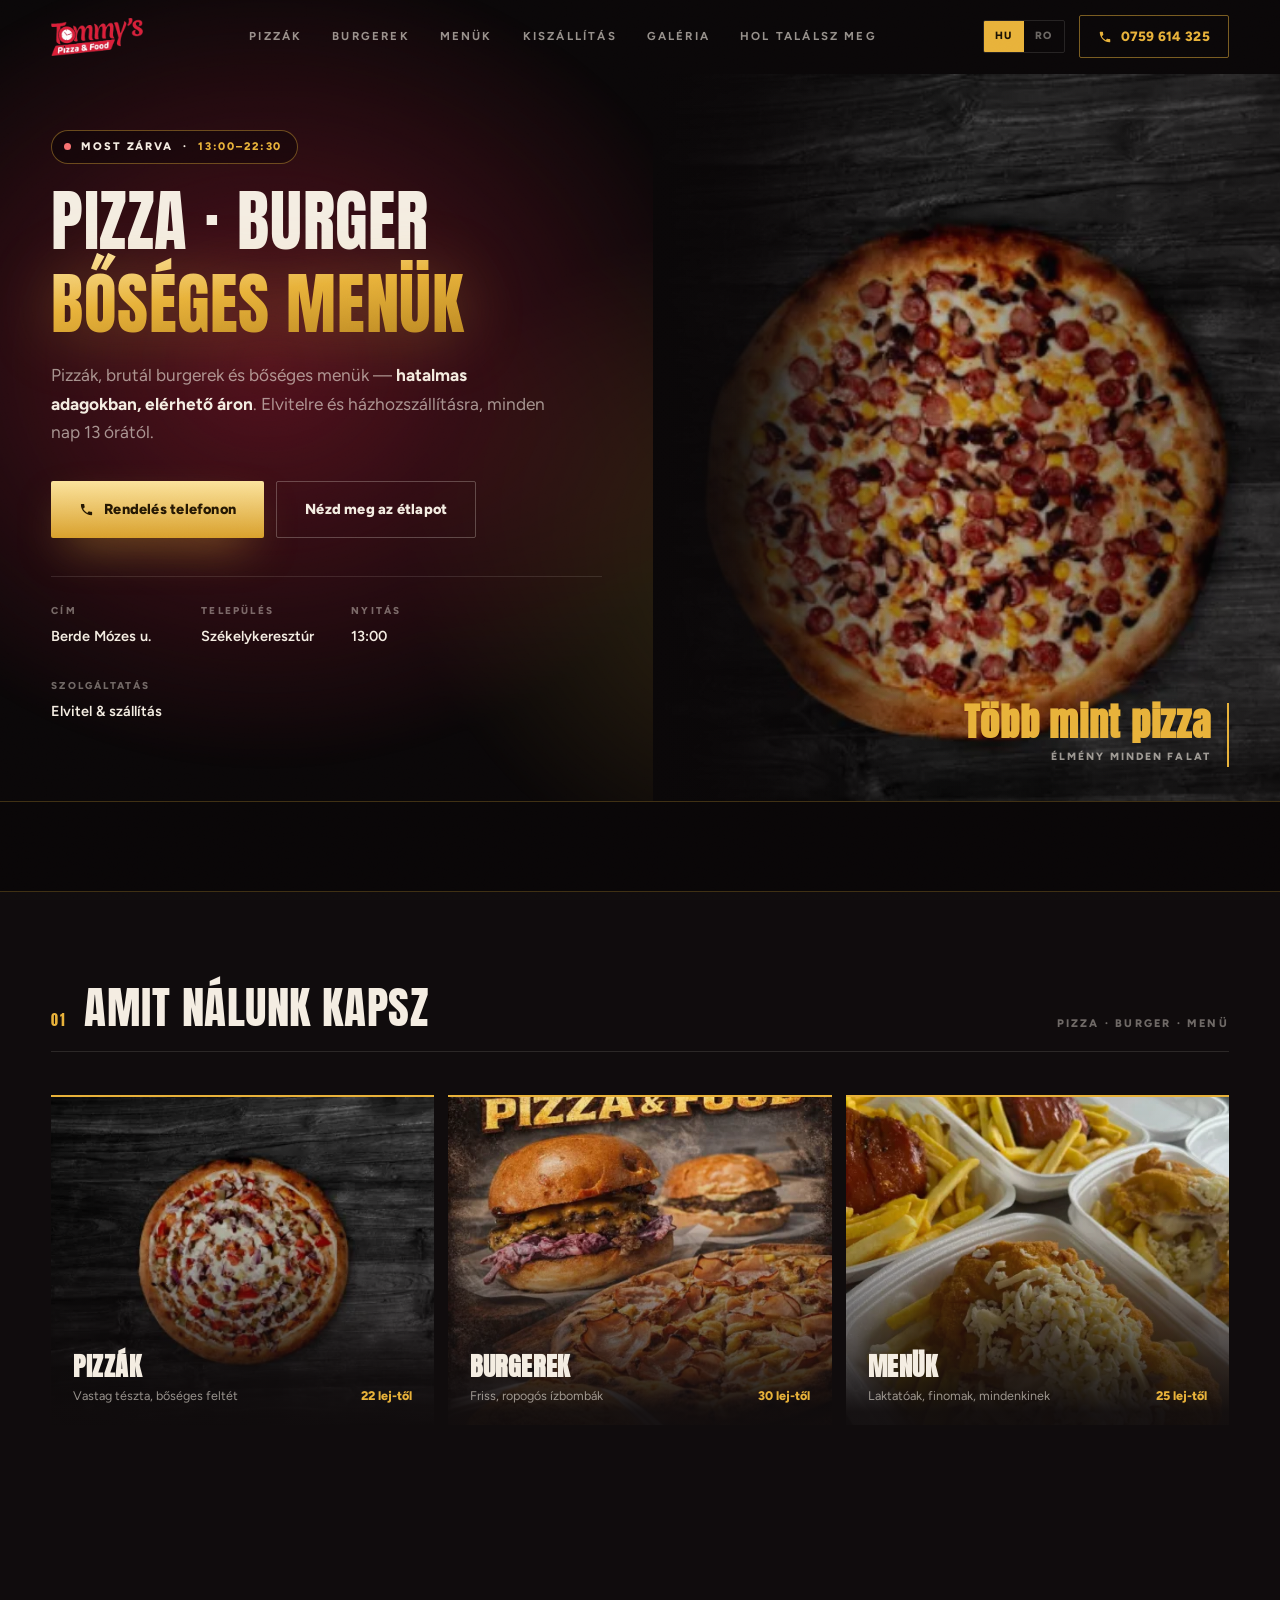
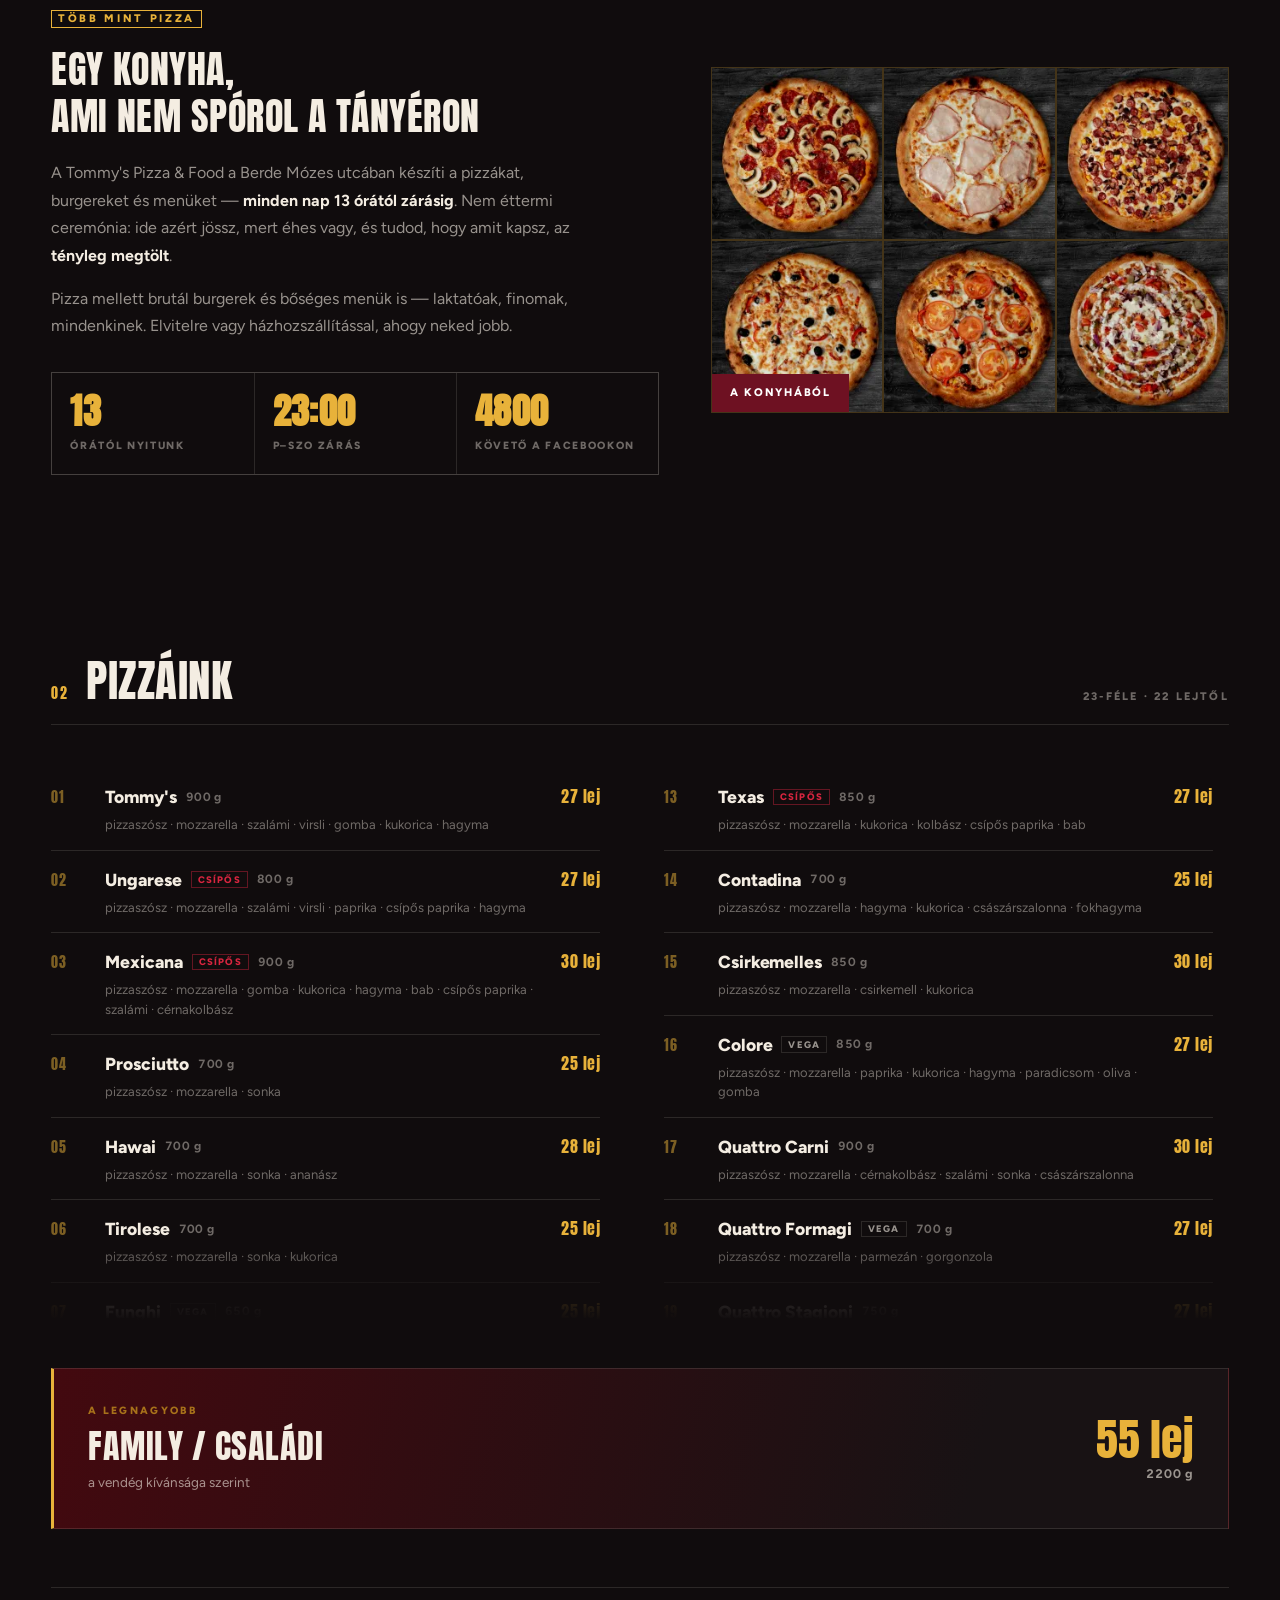
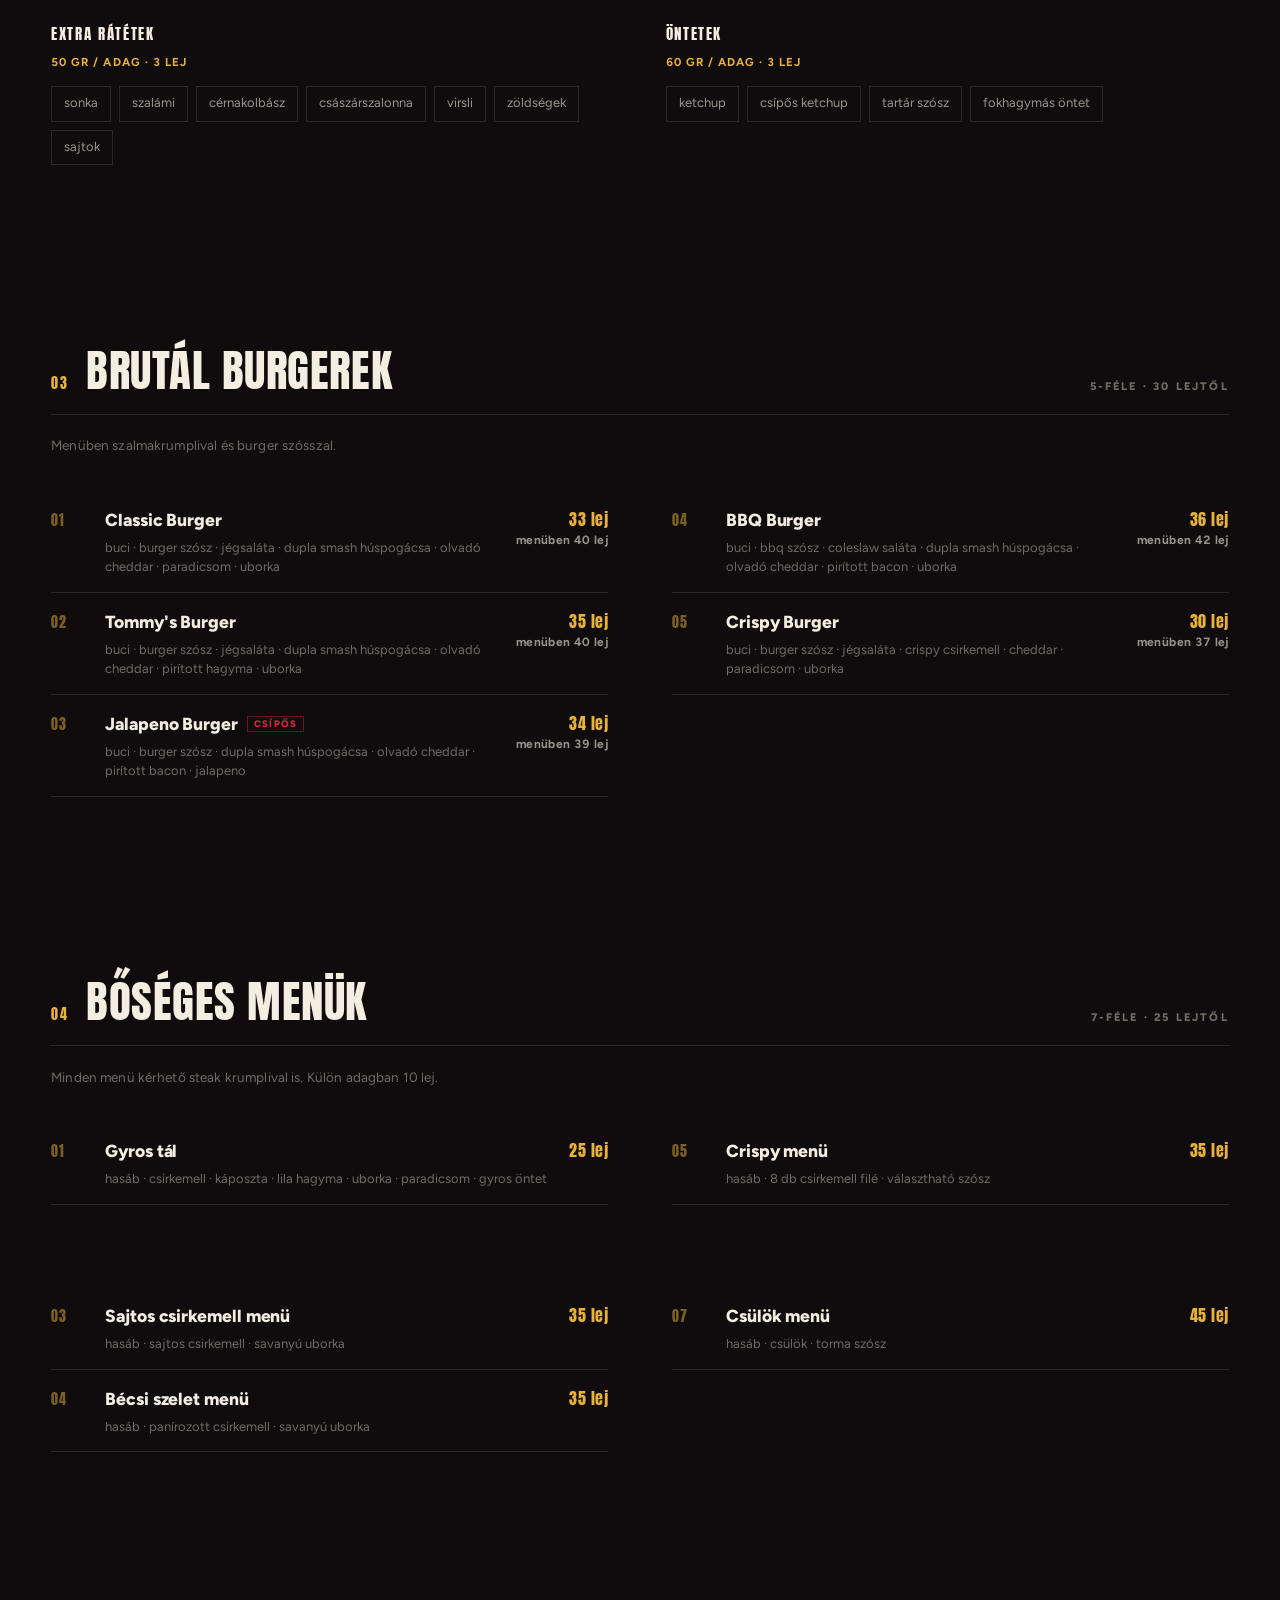
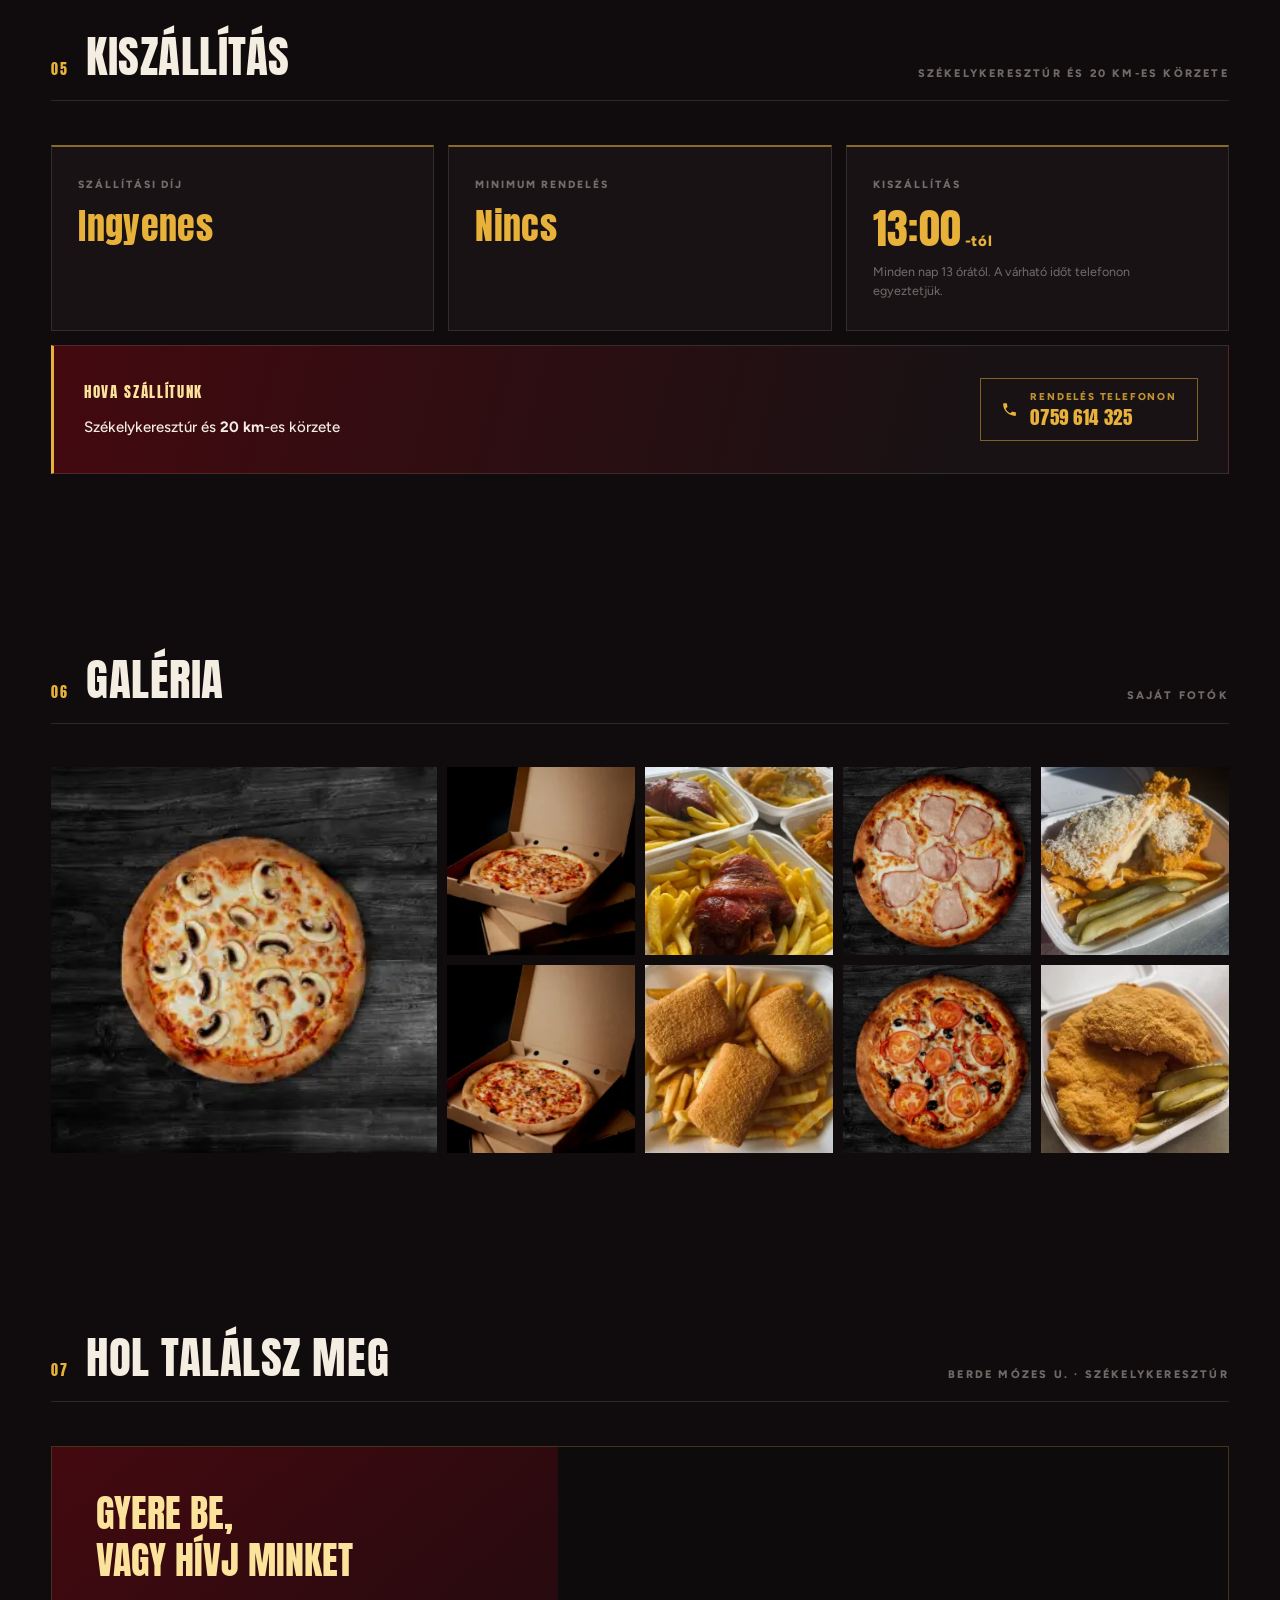
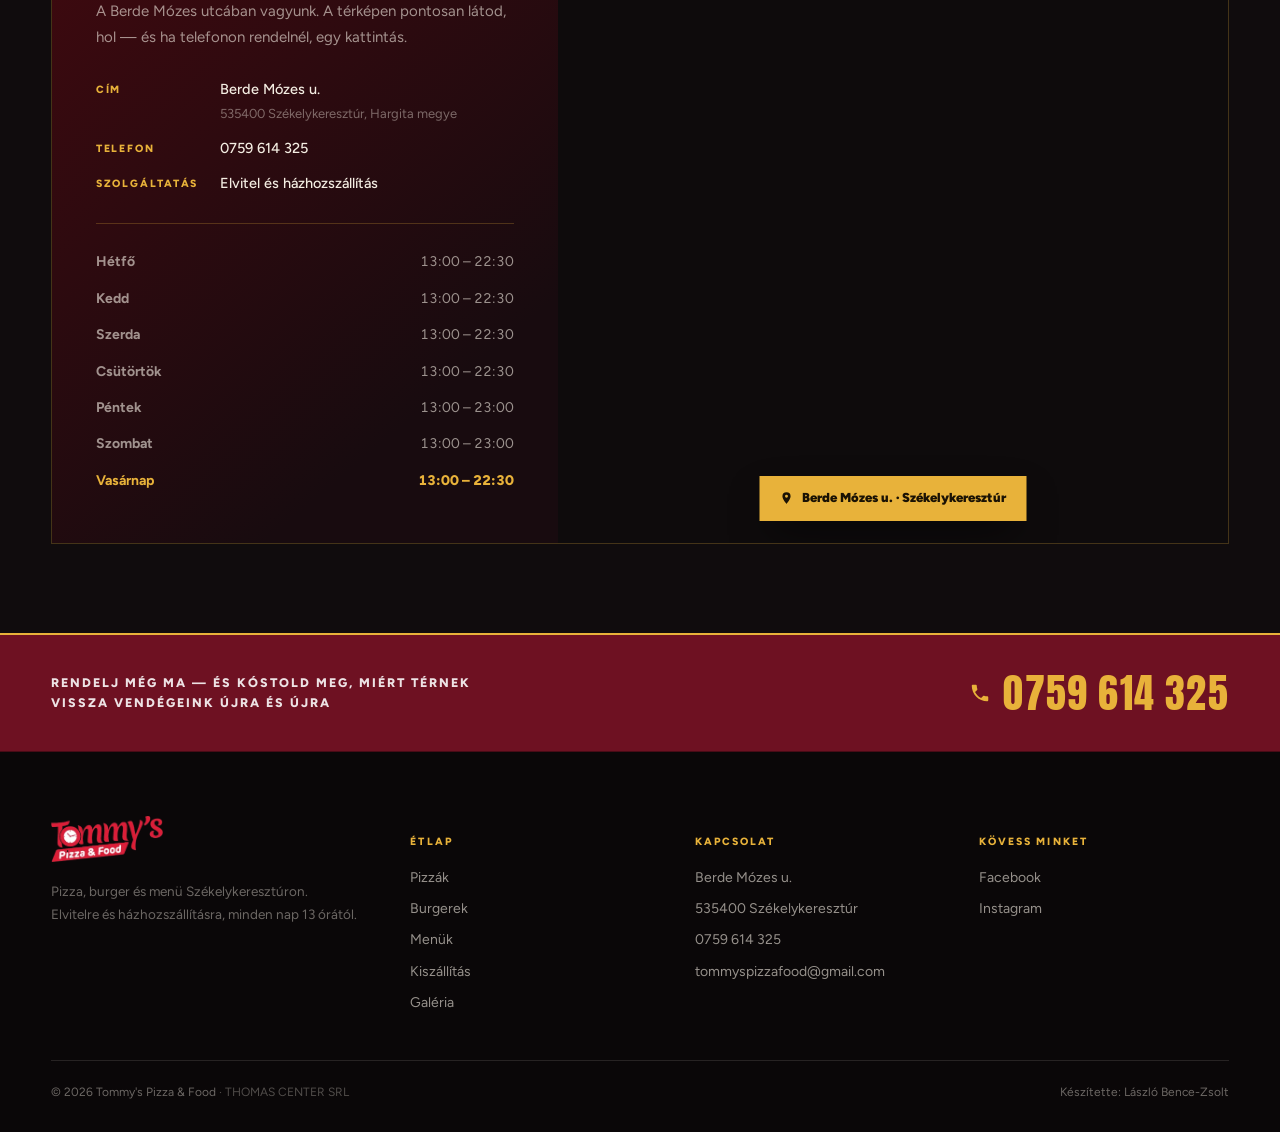
==== commit 7014acc0: "Nincs minimum rendeles + a Crispy Burger adatai megjottek Tamas 2026-09-02: nincs minimum rendeles, " ====
--- a/index.html
+++ b/index.html
@@ -499,6 +499,16 @@
                 "price": 36,
                 "priceCurrency": "RON"
               }
+            },
+            {
+              "@type": "MenuItem",
+              "name": "Crispy Burger",
+              "description": "buci, burger szósz, jégsaláta, crispy csirkemell, cheddar, paradicsom, uborka",
+              "offers": {
+                "@type": "Offer",
+                "price": 30,
+                "priceCurrency": "RON"
+              }
             }
           ]
         },
@@ -988,6 +998,13 @@
 .lbox .lb-p,.lbox .lb-n{top:50%;margin-top:-30px;width:52px;height:60px}
 .lbox .lb-p{left:20px}
 .lbox .lb-n{right:20px}
+/* A lapozas-tipp alapbol nincs sehol: csak erintos eszkozon kapcsoljuk be,
+   es ott is csak addig, amig a latogato eloszor nem huzott (lasd JS). */
+.lbox .lb-hint{display:none;margin:0;font-size:11px;font-weight:800;
+  letter-spacing:.16em;text-transform:uppercase;color:var(--muted-2);opacity:.85;
+  transition:opacity .4s var(--ease)}
+.lbox .lb-hint.el{opacity:0}
+.lbox .lb-hint.kesz{display:none}   /* egyszer mar huzott: tobbet ne mondjuk el */
 @media(max-width:640px){
   .lbox figure{max-width:94vw}
   .lbox img{max-height:64vh}
@@ -995,6 +1012,16 @@
   .lbox .lb-p{left:calc(50% - 64px)}
   .lbox .lb-n{right:calc(50% - 64px)}
   .lbox figcaption{flex-direction:column;gap:6px;padding-bottom:78px}
+}
+
+/* FONTOS: ennek a 640px-es blokk UTAN kell allnia — az allitja be a
+   figcaption 78px-es also parnajat a nyilaknak, amit itt nullazunk.
+   Erintos eszkozon a ket nyil-gomb helyett UJJAL lehet lapozni: a nyilak
+   ott csak elveszik a helyet a kep alol, es senki nem oket keresi. */
+@media(hover:none) and (pointer:coarse){
+  .lbox .lb-p,.lbox .lb-n{display:none}
+  .lbox .lb-hint{display:block}
+  .lbox figcaption{padding-bottom:0}
 }
 
 /* ============================================================
@@ -1350,7 +1377,7 @@
     </a>
     <a class="cat" href="#burgerek" data-rv data-rv-d="1">
       <img loading="lazy" decoding="async" src="assets/w/fb-hi-fb-16-440.webp" alt="Burger" data-src-orig="assets/fb/hi/fb-16.jpg" srcset="assets/w/fb-hi-fb-16-360.webp 360w, assets/w/fb-hi-fb-16-440.webp 440w, assets/w/fb-hi-fb-16-720.webp 720w, assets/w/fb-hi-fb-16-880.webp 880w" sizes="(min-width:1200px) 420px, (min-width:900px) 30vw, 92vw">
-      <div class="cap"><div><b data-i18n="cat.2t">Burgerek</b><small data-i18n="cat.2s">Friss, ropogós ízbombák</small></div><span data-i18n="price.from.burger">33 lej-től</span></div>
+      <div class="cap"><div><b data-i18n="cat.2t">Burgerek</b><small data-i18n="cat.2s">Friss, ropogós ízbombák</small></div><span data-i18n="price.from.burger">30 lej-től</span></div>
     </a>
     <a class="cat" href="#menuk" data-rv data-rv-d="2">
       <img loading="lazy" decoding="async" src="assets/w/fb-hi-fb-14-440.webp" alt="Menü" data-src-orig="assets/fb/hi/fb-14.jpg" srcset="assets/w/fb-hi-fb-14-360.webp 360w, assets/w/fb-hi-fb-14-440.webp 440w, assets/w/fb-hi-fb-14-720.webp 720w, assets/w/fb-hi-fb-14-880.webp 880w" sizes="(min-width:1200px) 420px, (min-width:900px) 30vw, 92vw">
@@ -1476,7 +1503,7 @@
 <!-- GEN:ROWS-burger:START — generálva: _scrape/build-menu.mjs · forrás: data/menu.json · KÉZZEL NE SZERKESZD -->
   <div class="sh" data-rv>
     <div class="l"><span class="idx">03</span><h2 data-i18n="bg.h">Brutál burgerek</h2></div>
-    <div class="r" data-i18n="bg.r">5-féle · 33 lejtől</div>
+    <div class="r" data-i18n="bg.r">5-féle · 30 lejtől</div>
   </div>
   <p class="secnote" data-i18n="bg.note">Menüben szalmakrumplival és burger szósszal.</p>
   <div class="menu-grid">
@@ -1487,7 +1514,7 @@
     </div>
     <div>
       <div class="mrow" data-rv><span class="n">04</span><div><div class="nm"><strong data-i18n="bg.bbq.n">BBQ Burger</strong></div><em data-i18n="bg.bbq.d">buci · bbq szósz · coleslaw saláta · dupla smash húspogácsa · olvadó cheddar · pirított bacon · uborka</em></div><span class="p"><b>36<span data-i18n="cur">&nbsp;lej</span></b><i class="alt" data-i18n="bg.bbq.m">menüben 42 lej</i></span></div>
-      <div class="mrow" data-rv><span class="n">05</span><div><div class="nm"><strong data-i18n="bg.crispy.n">Crispy Burger</strong></div><em class="wait" data-i18n="bg.crispy.d">összetevők és ár egyeztetés alatt</em></div><span class="p"><b class="tba"><span data-i18n="price.tba">—&nbsp;lej</span></b></span></div>
+      <div class="mrow" data-rv><span class="n">05</span><div><div class="nm"><strong data-i18n="bg.crispy.n">Crispy Burger</strong></div><em data-i18n="bg.crispy.d">buci · burger szósz · jégsaláta · crispy csirkemell · cheddar · paradicsom · uborka</em></div><span class="p"><b>30<span data-i18n="cur">&nbsp;lej</span></b><i class="alt" data-i18n="bg.crispy.m">menüben 37 lej</i></span></div>
     </div>
   </div>
 <!-- GEN:ROWS-burger:END -->
@@ -1523,7 +1550,7 @@
 <!-- GEN:DELIVERY-SECTION:START — generálva: _scrape/ · KÉZZEL NE SZERKESZD -->
 <section class="sec shell" id="kiszallitas">
   <div class="sh" data-rv>
-    <div class="l"><span class="idx">05</span><h2 data-i18n="ks.h">Kiszállítás</h2><span class="soon" data-i18n="soon.data">adat érkezik</span></div>
+    <div class="l"><span class="idx">05</span><h2 data-i18n="ks.h">Kiszállítás</h2></div>
     <div class="r" data-i18n="ks.r">Székelykeresztúr és 20 km-es körzete</div>
   </div>
   <div class="dfacts">
@@ -1534,8 +1561,8 @@
     </div>
     <div class="df" data-rv data-rv-d="1">
       <span class="dl" data-i18n="ks.min">Minimum rendelés</span>
-      <b class="dv empty">—</b>
-      <small class="dn wait" data-i18n="ks.wait">egyeztetés alatt</small>
+      <b class="dv free" data-i18n="ks.min.u.free">Nincs</b>
+      
     </div>
     <div class="df" data-rv data-rv-d="2">
       <span class="dl" data-i18n="ks.when">Kiszállítás</span>
@@ -1676,6 +1703,8 @@
     <!-- src szándékosan nincs: az src="" magát az oldalt töltené le képként -->
     <img id="lbImg" alt="">
     <figcaption><b id="lbCap"></b><i id="lbNum"></i></figcaption>
+    <!-- csak erintos eszkozon latszik, es az elso lapozas utan veglegesen eltunik -->
+    <p class="lb-hint" id="lbHint" data-i18n="lb.swipe">Húzd oldalra a lapozáshoz</p>
   </figure>
 </div>
 
@@ -1693,6 +1722,7 @@
 const DICT = {
   ro:{
     'a11y.skip':'Sari la conținut',
+    'lb.swipe':'Trage lateral pentru a naviga',
     'ft.made':'Realizat de László Bence-Zsolt',
     'nav.pizza':'Pizza','nav.burger':'Burgeri','nav.menu':'Meniuri','nav.gallery':'Galerie','nav.find':'Unde ne găsești',
     'hero.status':'Deschis azi','hero.h1a':'Pizza · Burger','hero.h1b':'Meniuri bogate',
@@ -1795,10 +1825,10 @@
     'bg.bbq.d':'chiflă · sos BBQ · salată coleslaw · chiftele smash duble · cheddar topit · bacon prăjit · castraveți',
     'bg.bbq.m':'în meniu 42 lei',
     'bg.crispy.n':'Crispy Burger',
-    'bg.crispy.d':'ingrediente și preț în curs de clarificare',
-    'price.tba':'—&nbsp;lei',
+    'bg.crispy.d':'chiflă · sos de burger · salată iceberg · piept de pui crispy · cheddar · roșii · castraveți',
+    'bg.crispy.m':'în meniu 37 lei',
     'bg.h':'Burgeri pe bune',
-    'bg.r':'5 sortimente · de la 33 lei',
+    'bg.r':'5 sortimente · de la 30 lei',
     'bg.note':'În meniu cu cartofi pai și sos de burger.',
     'mn.gyros.n':'Platou gyros',
     'mn.gyros.d':'cartofi prăjiți · piept de pui · varză · ceapă roșie · castraveți · roșii · sos de gyros',
@@ -1818,7 +1848,7 @@
     'mn.r':'7 sortimente · de la 25 lei',
     'mn.note':'Orice meniu poate fi cerut și cu cartofi steak. Porție separată 10 lei.',
     'price.from.pizza':'de la 22 lei',
-    'price.from.burger':'de la 33 lei',
+    'price.from.burger':'de la 30 lei',
     'price.from.menu':'de la 25 lei',
     /* GEN:MENU-I18N:END */
     /* GEN:DELIVERY-I18N:START — generálva: _scrape/ */
@@ -1833,9 +1863,8 @@
     'ks.zonep':'Cristuru Secuiesc și zona de <b>20 km</b>',
     'ks.hours':'Zilnic de la ora 13. Timpul estimat îl stabilim telefonic.',
     'ks.order':'Comandă telefonică',
-    'soon.data':'date în curând',
-    'ks.wait':'în curs de clarificare',
     'ks.fee.u.free':'Gratuit',
+    'ks.min.u.free':'Fără',
     /* GEN:DELIVERY-I18N:END */
     'ga.h':'Galerie','ga.r':'Fotografii proprii',
     'fi.h':'Unde ne găsești','fi.r':'Str. Berde Mózes · Cristuru Secuiesc',
@@ -1859,16 +1888,29 @@
   ro:{ title:"Tommy's Pizza & Food — Cristuru Secuiesc",
        desc:'Pizza, burgeri și meniuri consistente în Cristuru Secuiesc. La pachet și cu livrare, în fiecare zi de la ora 13:00. Str. Berde Mózes · 0759 614 325' }
 };
+/* Kép-alt fordítások. A lightbox FELIRATA is innen jön (az img alt-jából
+   veszi), tehát ha egy kép alt-ja változik, IDE is át kell vezetni —
+   különben a román nézetben magyar felirat marad a kép alatt.
+   A logó márkanév, azt szándékosan nem fordítjuk. */
 const ALT = {
-  "Tommy's pizza":'Pizza Tommy\'s', 'Pizza':'Pizza', 'Burger':'Burger', 'Menü':'Meniu',
-  'Készülő pizzák a konyhában':'Pizza în pregătire în bucătărie',
-  'Marhaburger':'Burger de vită', 'Csirkeburger':'Burger cu pui', 'Csirkefalatok':'Bucăți de pui',
-  'Rántott hús menü':'Meniu cu șnițel', 'Húsos menü':'Meniu cu carne', 'Rizses menü':'Meniu cu orez',
-  'Pizza közelről':'Pizza în prim-plan', 'Két pizza dobozban':'Două pizza în cutie',
-  'Sonkás pizza':'Pizza cu șuncă', 'Pizzák dobozban':'Pizza în cutie',
-  'Készülő pizzák':'Pizza în pregătire', 'Rakott pizza':'Pizza cu cartofi', 'Térkép helye':'Hartă'
-};
-document.querySelectorAll('img[alt]').forEach(i=>{ if(!i.dataset.altHu) i.dataset.altHu = i.alt; });
+  "Tommy's pizza":"Pizza Tommy's", 'Pizza':'Pizza', 'Burger':'Burger', 'Menü':'Meniu',
+  // konyha-mozaik
+  'Szalámis-gombás pizza':'Pizza cu salam și ciuperci',
+  'Sonkás pizza':'Pizza cu șuncă',
+  'Kolbászos pizza kukoricával és babbal':'Pizza cu cârnați, porumb și fasole',
+  'Pizza olívabogyóval és paprikával':'Pizza cu măsline și ardei',
+  'Pizza friss paradicsomkarikákkal':'Pizza cu roșii proaspete',
+  'Csirkés pizza fehér öntettel':'Pizza cu pui și sos alb',
+  // galéria
+  'Gombás pizza':'Pizza cu ciuperci',
+  'Pizza dobozban, elvitelre':'Pizza în cutie, la pachet',
+  'Sült csülök hasábburgonyával':'Ciolan la cuptor cu cartofi prăjiți',
+  'Sonkás-kukoricás pizza':'Pizza cu șuncă și porumb',
+  'Sajttal töltött rántott csirkemell, reszelt sajttal':'Piept de pui pané umplut cu cașcaval, cu brânză rasă',
+  'Frissen sült pizza a dobozban':'Pizza proaspăt coaptă în cutie',
+  'Rántott sajt hasábburgonyával':'Cașcaval pane cu cartofi prăjiți',
+  'Rántott hús hasábburgonyával és savanyúsággal':'Șnițel cu cartofi prăjiți și murături'
+};document.querySelectorAll('img[alt]').forEach(i=>{ if(!i.dataset.altHu) i.dataset.altHu = i.alt; });
 const HU = {};
 document.querySelectorAll('[data-i18n]').forEach(el=>{ HU[el.dataset.i18n]=el.innerHTML; });
 
@@ -2055,6 +2097,7 @@
   function open(i){
     lastFocus=document.activeElement;
     labels(); show(i);
+    lbImg.removeAttribute('style');   // egy korábbi húzás inline stílusa ne ragadjon be
     lbox.classList.add('open');
     document.body.style.overflow='hidden';
     document.getElementById('lbX').focus();
@@ -2069,7 +2112,11 @@
   document.getElementById('lbP').addEventListener('click',()=>show(idx-1));
   document.getElementById('lbN').addEventListener('click',()=>show(idx+1));
   // háttérre kattintva zár, magára a képre kattintva nem
-  lbox.addEventListener('click',e=>{ if(e.target===lbox||e.target.tagName==='FIGURE') close(); });
+  lbox.addEventListener('click',e=>{
+    // a húzás végén a böngésző kattintást is küld — az ne csukja be a képet
+    if(huzasVolt){ huzasVolt=false; return; }
+    if(e.target===lbox||e.target.tagName==='FIGURE') close();
+  });
   addEventListener('keydown',e=>{
     if(!lbox.classList.contains('open')) return;
     if(e.key==='Escape') close();
@@ -2077,12 +2124,69 @@
     else if(e.key==='ArrowRight') show(idx+1);
     else if(e.key==='Tab'){
       // fókusz-csapda: nyitott lightboxból a Tab ne vigye a mögötte lévő oldalra
-      const f=[...lbox.querySelectorAll('button')];
+      // érintős eszközön a két nyíl display:none — azok nem fókuszálhatók,
+      // a csapda enélkül kiengedné a fókuszt a mögötte lévő oldalra
+      const f=[...lbox.querySelectorAll('button')].filter(b=>b.offsetParent!==null);
       const i=f.indexOf(document.activeElement);
       e.preventDefault();
       f[(i + (e.shiftKey?-1:1) + f.length) % f.length].focus();
     }
   });
+
+  /* ---- Lapozás ujjal ----------------------------------------------
+     Érintős eszközön a két nyíl-gomb el van rejtve (lásd CSS): ott oldalra
+     húzással lehet lapozni. A kép KÖVETI az ujjat — visszajelzés nélkül a
+     húzás nem lapozásnak érződik, hanem egy elmaradt koppintásnak.
+     A tipp az első sikeres húzás után végleg eltűnik (localStorage). */
+  const lbHint=document.getElementById('lbHint');
+  try{ if(localStorage.getItem('tommys-lb-huzas')) lbHint.classList.add('kesz'); }catch(e){}
+
+  let x0=0,y0=0,dx=0,vizsz=null,huz=false,huzasVolt=false;
+  const kep=(t,o,atm)=>{ lbImg.style.transition=atm; lbImg.style.transform=t; lbImg.style.opacity=o; };
+
+  function lapoz(l){                      // l=+1 következő, -1 előző
+    kep('translateX('+(l*-45)+'%)','0','transform .2s ease-out,opacity .2s ease-out');
+    setTimeout(()=>{
+      show(idx+l);
+      kep('translateX('+(l*32)+'%) scale(.98)','0','none');
+      void lbImg.offsetWidth;             // reflow: enélkül nincs mihez képest animálni
+      kep('none','1','transform .38s var(--ease),opacity .38s var(--ease)');
+    },200);
+    if(!lbHint.classList.contains('kesz')){
+      lbHint.classList.add('el');
+      try{ localStorage.setItem('tommys-lb-huzas','1'); }catch(e){}
+      setTimeout(()=>lbHint.classList.add('kesz'),450);
+    }
+  }
+
+  lbox.addEventListener('touchstart',e=>{
+    if(!lbox.classList.contains('open')||e.touches.length!==1) return;
+    huz=true; vizsz=null; dx=0;
+    x0=e.touches[0].clientX; y0=e.touches[0].clientY;
+  },{passive:true});
+
+  lbox.addEventListener('touchmove',e=>{
+    if(!huz||e.touches.length!==1) return;
+    const ex=e.touches[0].clientX-x0, ey=e.touches[0].clientY-y0;
+    if(vizsz===null){
+      if(Math.abs(ex)<8&&Math.abs(ey)<8) return;
+      vizsz=Math.abs(ex)>Math.abs(ey);
+      if(!vizsz){ huz=false; return; }    // függőleges mozdulat: nem a mi dolgunk
+    }
+    e.preventDefault();                   // vízszintesnél NE az oldal mozogjon alatta
+    dx=ex;
+    kep('translateX('+(ex*.85)+'px)',String(1-Math.min(Math.abs(ex)/520,.5)),'none');
+  },{passive:false});
+
+  const elenged=()=>{
+    if(!huz||!vizsz){ huz=false; return; }
+    huz=false; huzasVolt=true;
+    // a küszöb a képernyő arányában is skálázódik, hogy tableten se legyen túl érzékeny
+    if(Math.abs(dx)>Math.min(90,innerWidth*.18)) lapoz(dx<0?1:-1);
+    else kep('none','1','transform .3s var(--ease),opacity .3s var(--ease)');
+  };
+  lbox.addEventListener('touchend',elenged,{passive:true});
+  lbox.addEventListener('touchcancel',elenged,{passive:true});
 }
 
 /* init */
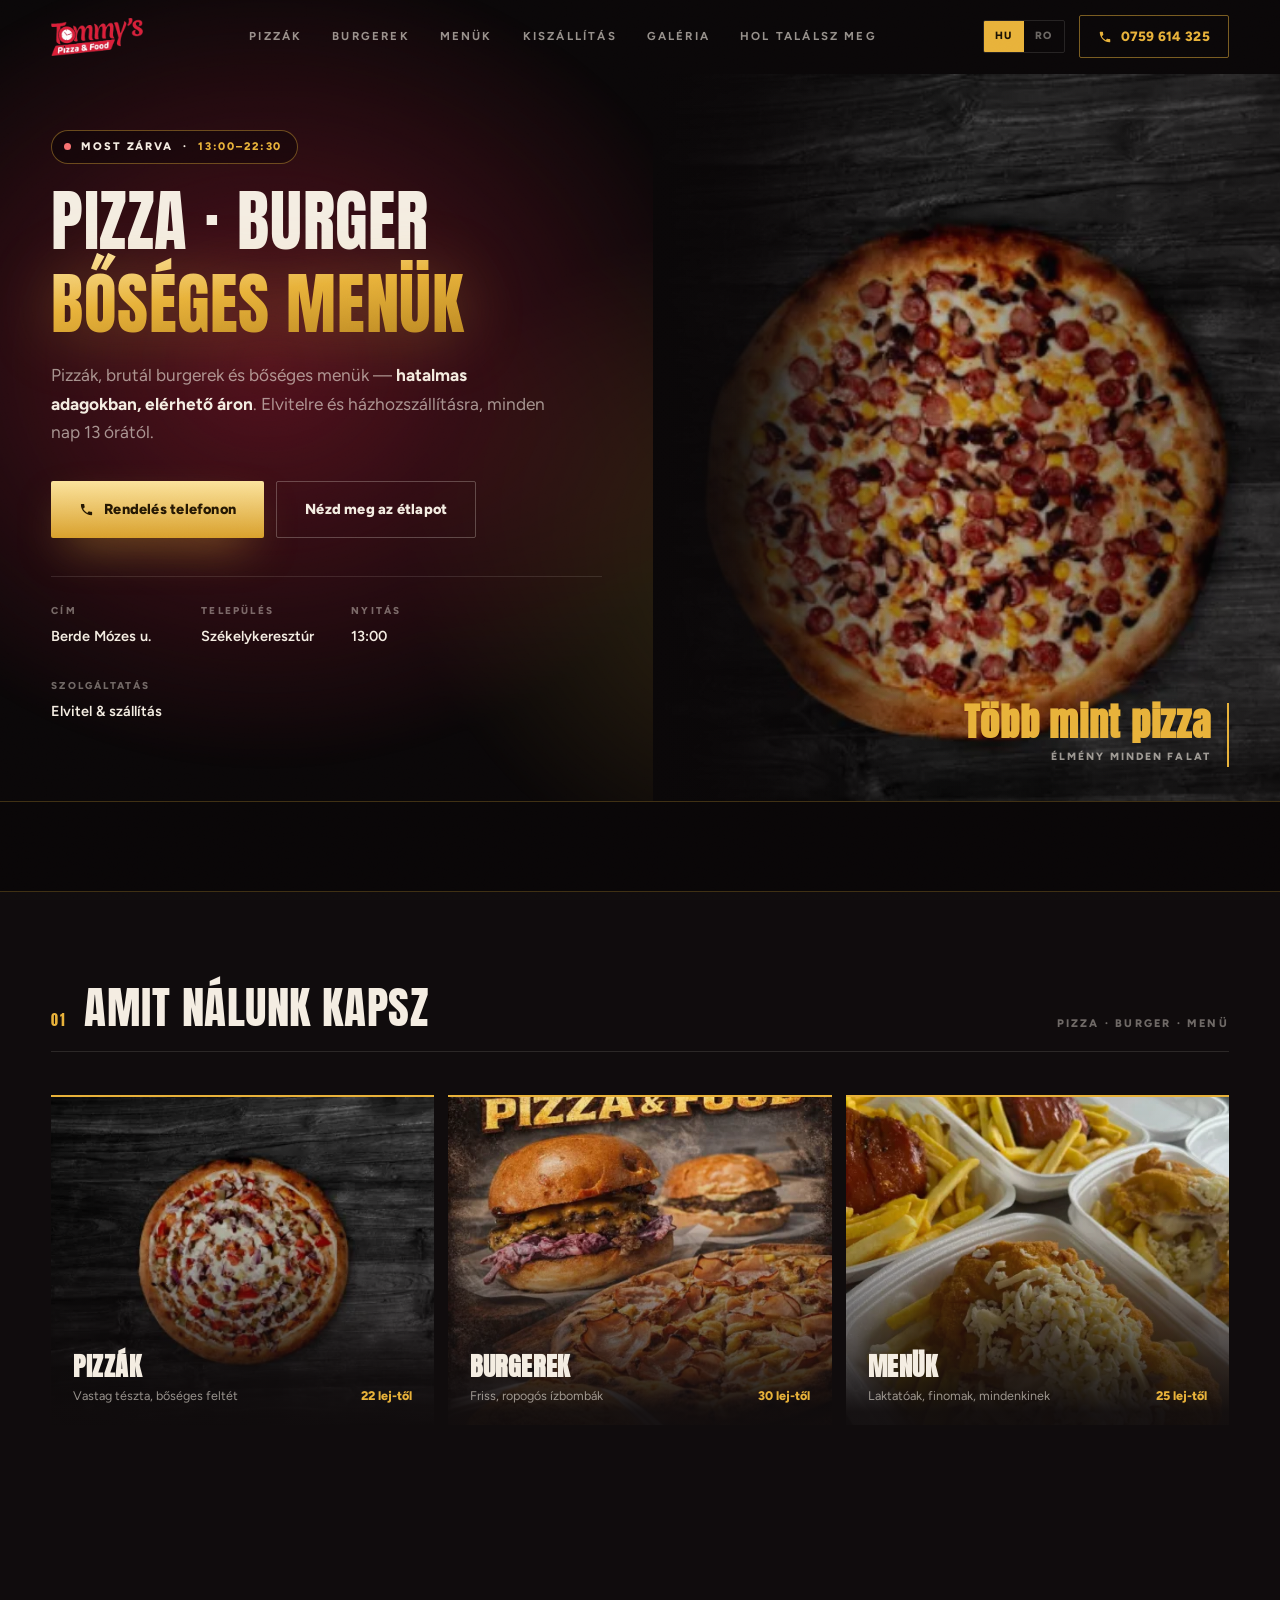
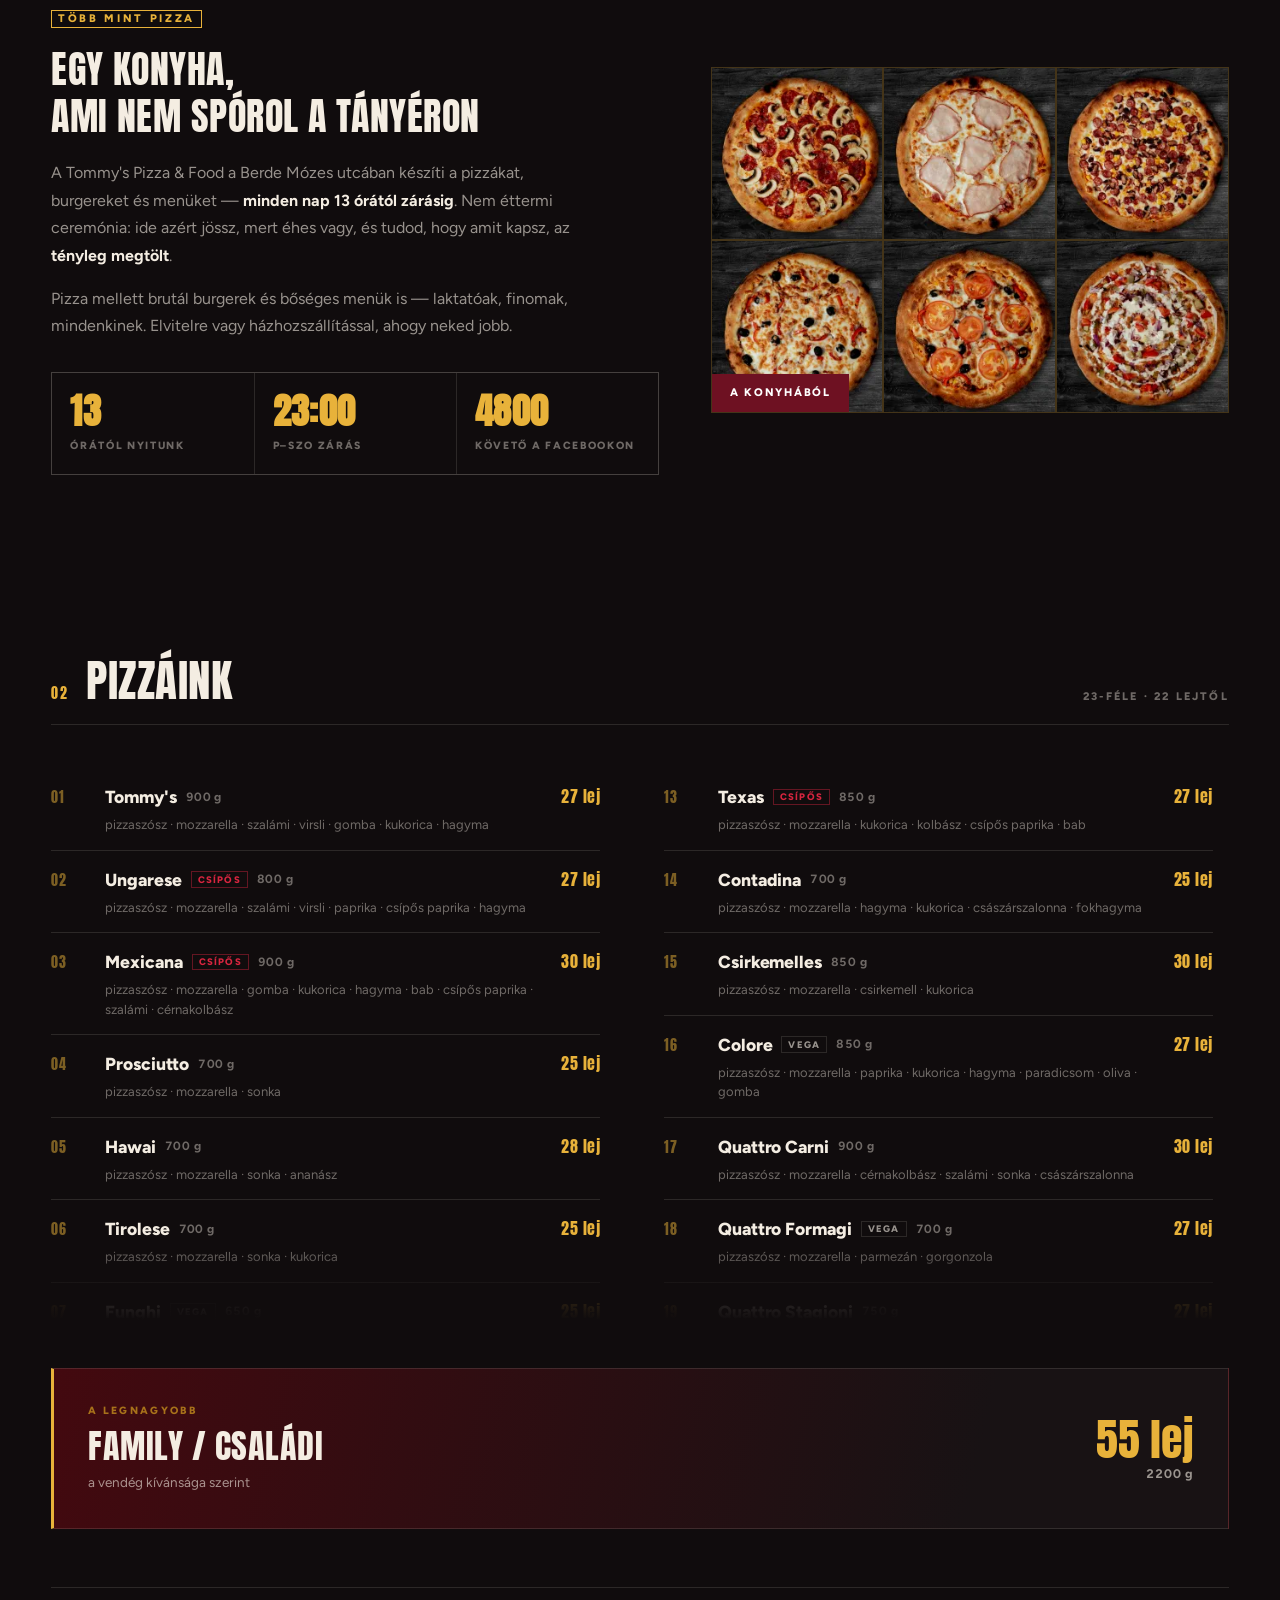
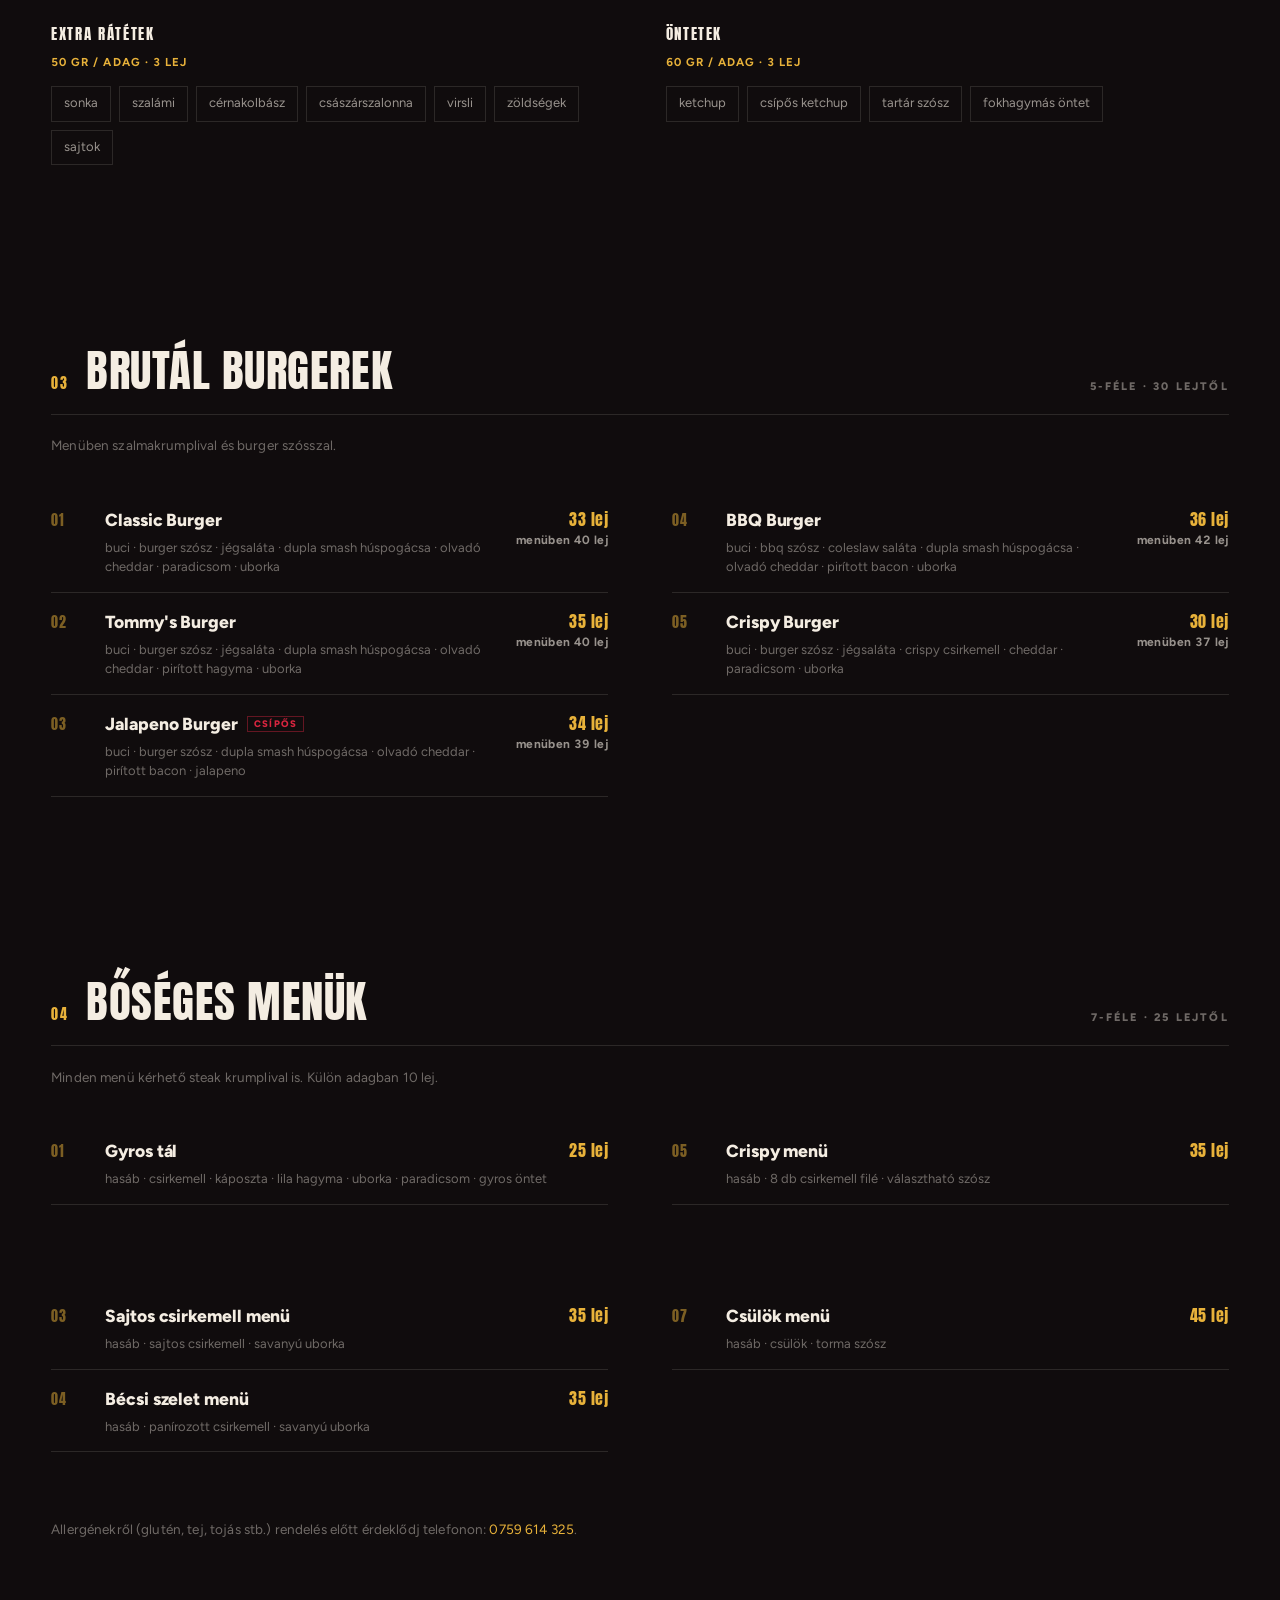
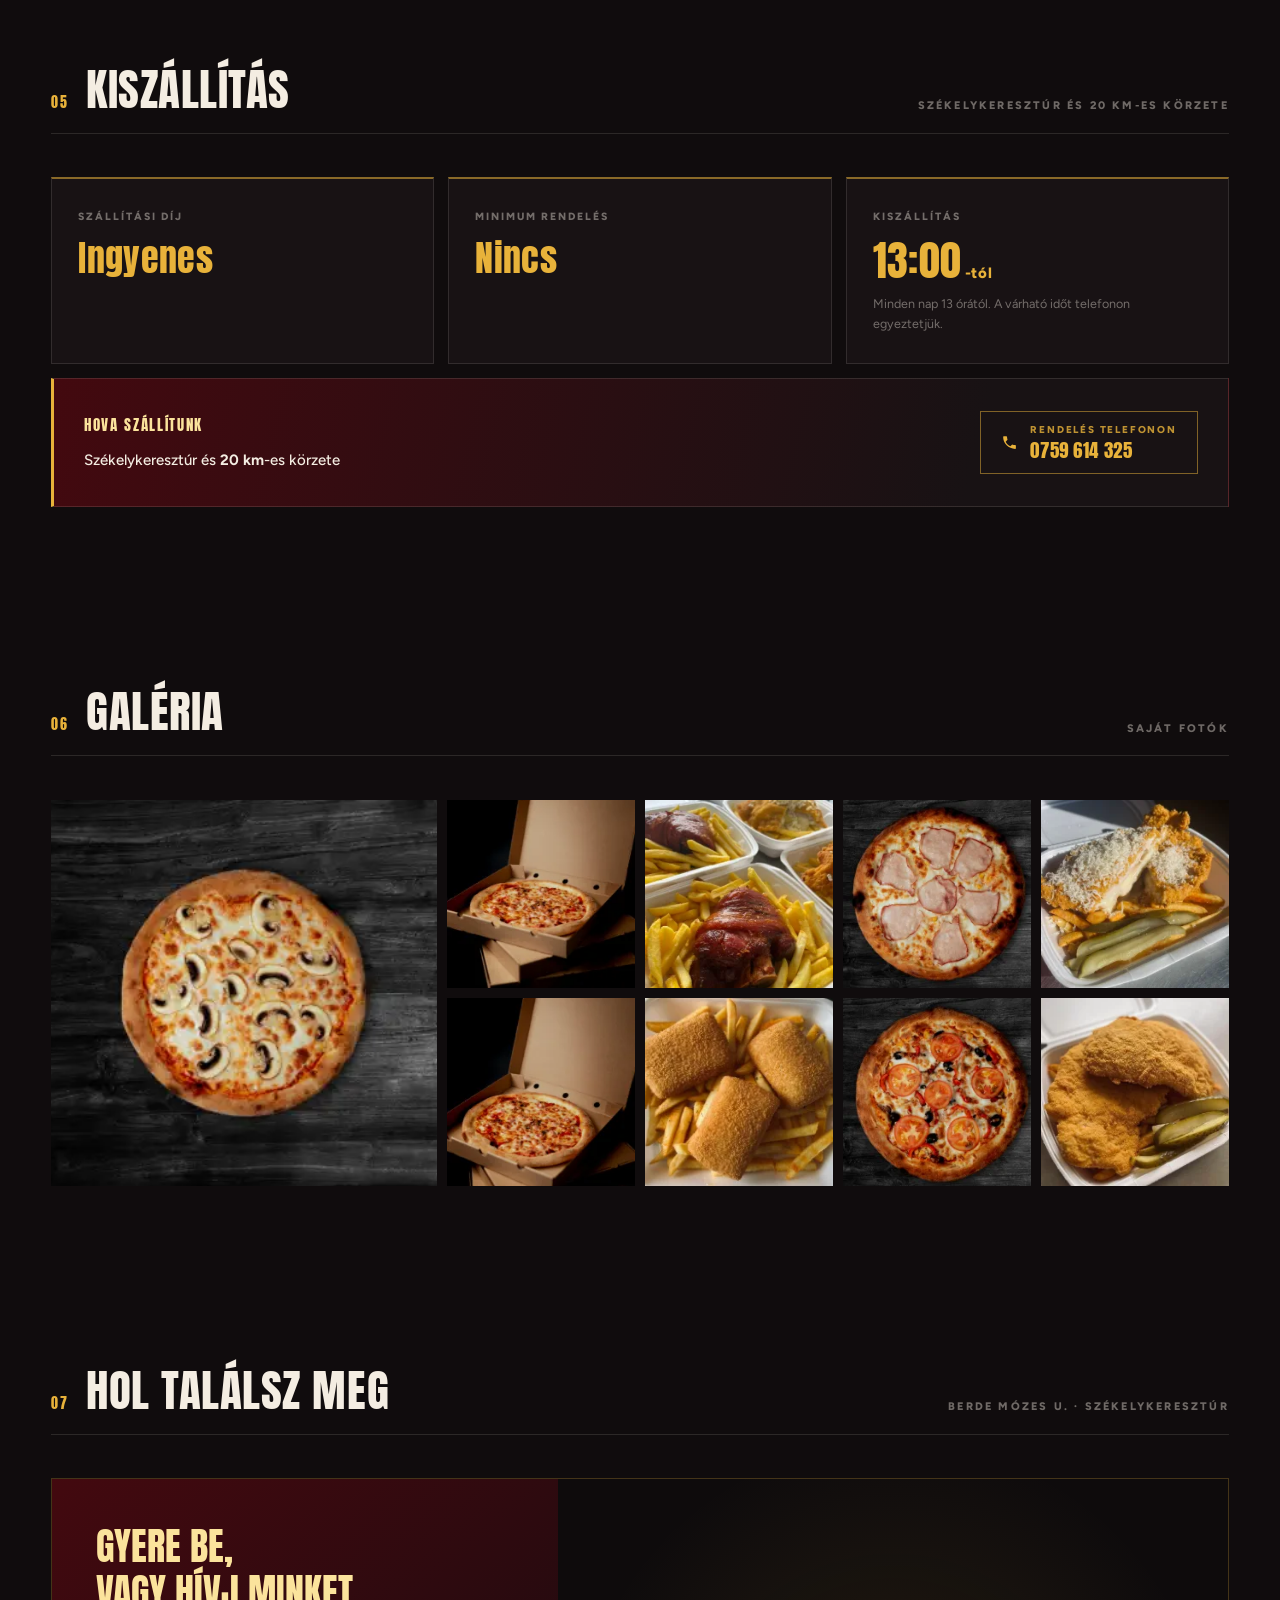
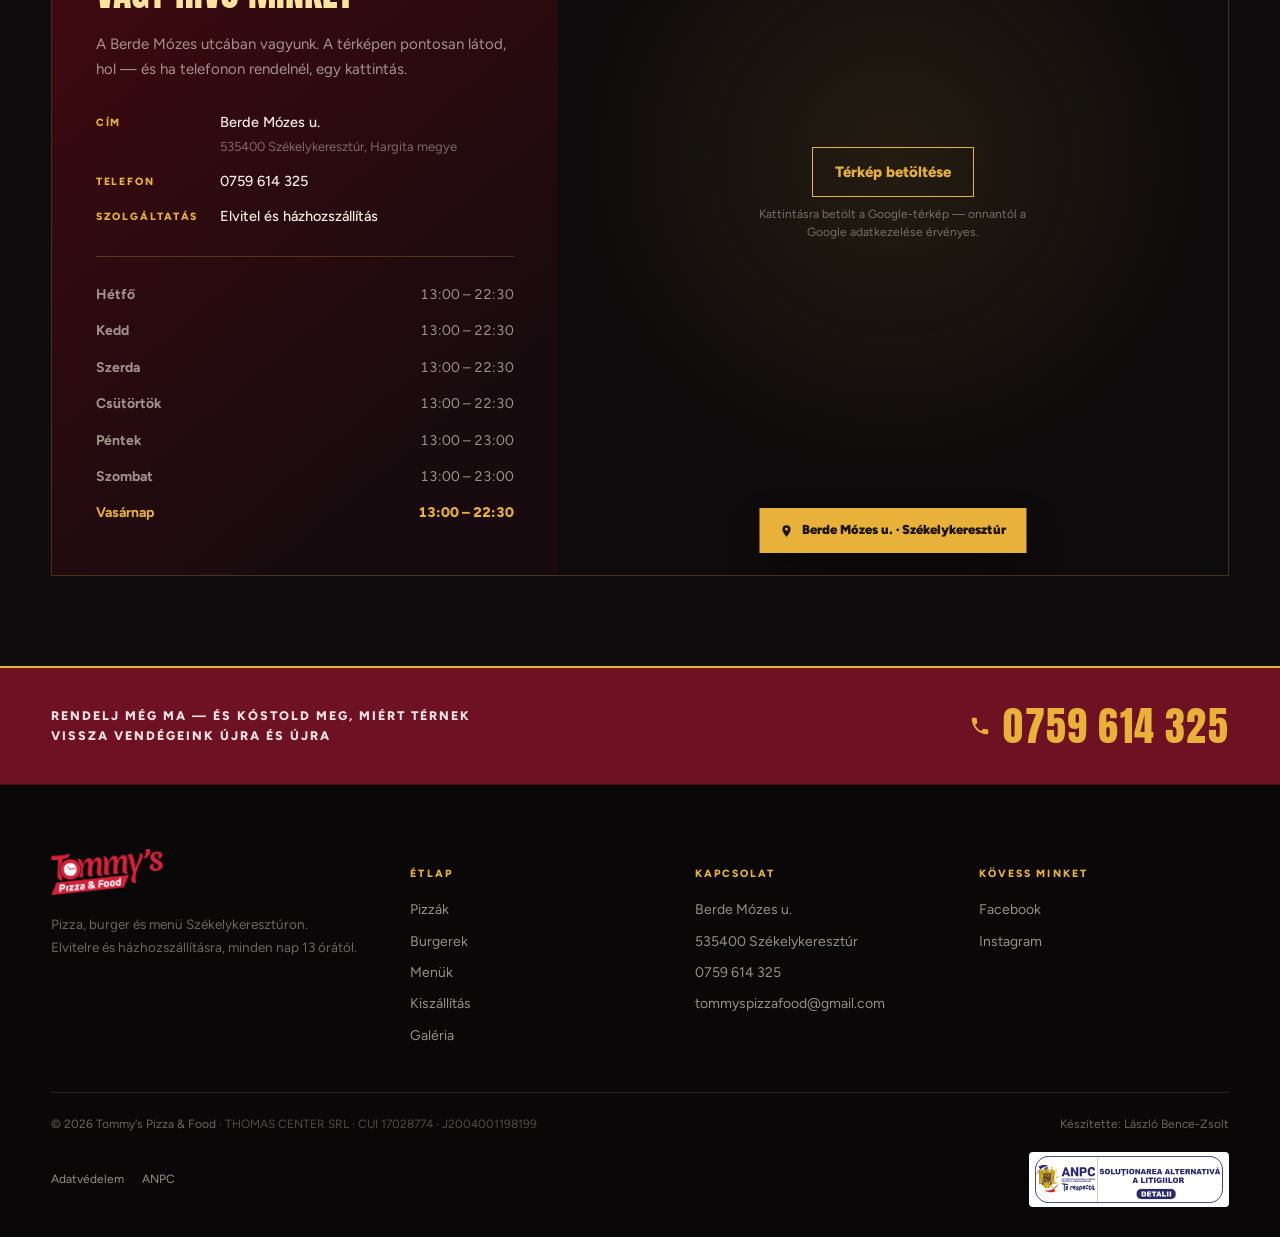
==== commit e051e2f7: "Jogi megfelelés: adatvédelmi oldal, cégadat+ANPC/SAL a láblécben, térkép kattintásra, saját betűk, a" ====
--- a/index.html
+++ b/index.html
@@ -2,7 +2,6 @@
 <html lang="hu">
 <head>
 <meta charset="utf-8">
-<meta name="robots" content="noindex,nofollow">
 <meta name="viewport" content="width=device-width,initial-scale=1">
 <title>Tommy's Pizza &amp; Food — Székelykeresztúr</title>
 <meta name="description" content="Pizzák, brutál burgerek és bőséges menük Székelykeresztúron. Elvitelre és házhozszállításra, minden nap 13:00-tól. Berde Mózes u. · 0759 614 325">
@@ -12,22 +11,27 @@
 <link rel="apple-touch-icon" sizes="180x180" href="assets/favicon-180.png">
 <meta name="theme-color" content="#100C0D">
 
+<!-- Ugyanez a tartalom HÁROM hosztnéven él (sajat domain, netlify.app,
+     github.io). Canonical nélkül egymás ellen versenyeznének a keresőben,
+     és nem biztos, hogy a saját domain nyerne. -->
+<link rel="canonical" href="https://tommyspizza.ro/">
+
 <!-- megosztás: Messenger / Facebook / Instagram-bio -->
 <meta property="og:type" content="website">
 <meta property="og:site_name" content="Tommy's Pizza &amp; Food">
 <meta property="og:title" content="Tommy's Pizza &amp; Food — Székelykeresztúr">
 <meta property="og:description" content="Pizzák, brutál burgerek és bőséges menük Székelykeresztúron. Elvitelre és házhozszállításra, minden nap 13:00-tól. Berde Mózes u. · 0759 614 325">
-<meta property="og:image" content="https://tommyspizza.netlify.app/assets/og-tommys.jpg">
+<meta property="og:image" content="https://tommyspizza.ro/assets/og-tommys.jpg">
 <meta property="og:image:width" content="1200">
 <meta property="og:image:height" content="630">
 <meta property="og:image:alt" content="Tommy's Pizza &amp; Food — pizza, burger, menük">
 <meta property="og:locale" content="hu_HU">
 <meta property="og:locale:alternate" content="ro_RO">
-<meta property="og:url" content="https://tommyspizza.netlify.app">
+<meta property="og:url" content="https://tommyspizza.ro">
 <meta name="twitter:card" content="summary_large_image">
 <meta name="twitter:title" content="Tommy's Pizza &amp; Food — Székelykeresztúr">
 <meta name="twitter:description" content="Pizzák, brutál burgerek és bőséges menük Székelykeresztúron. Elvitelre és házhozszállításra, minden nap 13:00-tól. Berde Mózes u. · 0759 614 325">
-<meta name="twitter:image" content="https://tommyspizza.netlify.app/assets/og-tommys.jpg">
+<meta name="twitter:image" content="https://tommyspizza.ro/assets/og-tommys.jpg">
 
 <!-- strukturált adat: ettől jelenik meg a nyitvatartás és a hely a Google-ben -->
 <script type="application/ld+json">
@@ -35,9 +39,15 @@
     "@context": "https://schema.org",
     "@type": "Restaurant",
     "name": "Tommy's Pizza & Food",
+    "alternateName": [
+      "Tommys Pizza & Food",
+      "Tommy's Pizza",
+      "Tommys Pizza",
+      "Tommys"
+    ],
     "description": "Pizzák, brutál burgerek és bőséges menük Székelykeresztúron. Elvitelre és házhozszállításra, minden nap 13:00-tól. Berde Mózes u. · 0759 614 325",
     "image": [
-      "https://tommyspizza.netlify.app/assets/og-tommys.jpg"
+      "https://tommyspizza.ro/assets/og-tommys.jpg"
     ],
     "telephone": "+40759614325",
     "email": "tommyspizzafood@gmail.com",
@@ -90,7 +100,16 @@
       "https://www.instagram.com/tommyspizzafood/"
     ],
     "acceptsReservations": false,
-    "url": "https://tommyspizza.netlify.app",
+    "url": "https://tommyspizza.ro",
+    "areaServed": {
+      "@type": "GeoCircle",
+      "geoMidpoint": {
+        "@type": "GeoCoordinates",
+        "latitude": 46.2829755,
+        "longitude": 25.0182238
+      },
+      "geoRadius": "20000"
+    },
     "hasDeliveryMethod": [
       "http://purl.org/goodrelations/v1#DeliveryModePickUp",
       "http://purl.org/goodrelations/v1#DeliveryModeOwnFleet"
@@ -610,9 +629,9 @@
 </script>
 <!-- GEN:HEAD-SEO:END -->
 
-<link rel="preconnect" href="https://fonts.googleapis.com">
-<link rel="preconnect" href="https://fonts.gstatic.com" crossorigin>
-<link href="https://fonts.googleapis.com/css2?family=Anton&family=Figtree:wght@300;400;500;600;700;800;900&display=swap" rel="stylesheet">
+<!-- betűk saját tárhelyről: a látogató IP-je nem megy a Google-höz (GDPR) -->
+<link rel="preload" href="assets/fonts/Figtree-latin.woff2" as="font" type="font/woff2" crossorigin>
+<link rel="stylesheet" href="assets/fonts.css">
 <style>
 /* ============================================================
    TOMMY'S PIZZA & FOOD — látványterv
@@ -1072,7 +1091,19 @@
 footer li a:hover{color:var(--gold)}
 .fbot{display:flex;justify-content:space-between;gap:16px;flex-wrap:wrap;padding-top:22px;font-size:12px;color:var(--muted-2)}
 /* a ceges entitas halkabban all a markanev mellett — jogi adat, nem hirdetes */
-.fbot .legal{opacity:.72;white-space:nowrap}
+.fbot .legal{opacity:.72}
+.fjog{display:flex;justify-content:space-between;align-items:center;gap:16px;flex-wrap:wrap;padding-top:18px;font-size:12px}
+.fjog-l{display:flex;gap:18px}
+.fjog a{color:var(--muted)}
+.fjog a:hover{color:var(--gold)}
+.fjog .sal img{display:block;width:200px;height:auto;background:#fff;padding:4px 6px;border-radius:4px}
+.allerg{margin:clamp(18px,2.4vw,28px) 0 0}
+.allerg a{color:var(--gold)}
+.find .m .mapload{position:absolute;inset:0;width:100%;border:0;cursor:pointer;display:flex;flex-direction:column;align-items:center;justify-content:center;gap:8px;padding:24px 24px 90px;
+  background:radial-gradient(circle at 50% 40%,rgba(232,178,58,.10),transparent 60%),#0e0b0c;color:var(--cream);font:inherit;text-align:center}
+.find .m .mapload b{font-size:15px;font-weight:800;border:1px solid var(--gold);color:var(--gold);padding:12px 22px}
+.find .m .mapload small{font-size:12px;color:var(--muted-2);max-width:34ch;line-height:1.5}
+.find .m .mapload:hover b{background:var(--gold);color:#1a1204}
 
 /* sticky mobile call */
 .sticky{
@@ -1546,6 +1577,8 @@
 <!-- GEN:MORE:START — generálva: _scrape/ · KÉZZEL NE SZERKESZD -->
 
 <!-- GEN:MORE:END -->
+<!-- KÉZI (nem generált): allergén-tájékoztatás, EU 1169/2011 — a generált étlap-blokkon KÍVÜL, különben a build-menu felülírja -->
+<div class="shell"><p class="secnote allerg" data-i18n="allerg">Allergénekről (glutén, tej, tojás stb.) rendelés előtt érdeklődj telefonon: <a href="tel:+40759614325">0759 614 325</a>.</p></div>
 
 <!-- GEN:DELIVERY-SECTION:START — generálva: _scrape/ · KÉZZEL NE SZERKESZD -->
 <section class="sec shell" id="kiszallitas">
@@ -1629,8 +1662,12 @@
       </div>
     </div>
     <div class="m">
-      <iframe title="Térkép" loading="lazy" referrerpolicy="no-referrer-when-downgrade"
-        src="https://maps.google.com/maps?q=46.2829755,25.0182238&z=17&output=embed"></iframe>
+      <!-- A Google-térkép csak kattintásra tölt be: betöltéskor adatot küld a
+           Google-nek és sütit tesz le, ehhez hozzájárulás kell (GDPR). -->
+      <button type="button" class="mapload" data-src="https://maps.google.com/maps?q=46.2829755,25.0182238&z=17&output=embed">
+        <b data-i18n="map.load">Térkép betöltése</b>
+        <small data-i18n="map.note">Kattintásra betölt a Google-térkép — onnantól a Google adatkezelése érvényes.</small>
+      </button>
       <div class="pin">
         <svg viewBox="0 0 24 24"><path d="M12 2a7 7 0 0 0-7 7c0 5.2 7 13 7 13s7-7.8 7-13a7 7 0 0 0-7-7zm0 9.5A2.5 2.5 0 1 1 12 6.5a2.5 2.5 0 0 1 0 5z"/></svg>
         <span data-i18n="fi.pin">Berde Mózes u. · Székelykeresztúr</span>
@@ -1688,8 +1725,17 @@
       </div>
     </div>
     <div class="fbot">
-      <span>© <span id="yr">2026</span> Tommy's Pizza &amp; Food <span class="legal">· THOMAS CENTER SRL</span></span>
+      <span>© <span id="yr">2026</span> Tommy's Pizza &amp; Food <span class="legal">· THOMAS CENTER SRL · CUI 17028774 · J2004001198199</span></span>
       <span class="made" data-i18n="ft.made">Készítette: László Bence-Zsolt</span>
+    </div>
+    <!-- Kötelező jogi sáv: adatvédelem (GDPR) + ANPC és SAL (Ordinul ANPC 449/2022).
+         A SOL / EU ODR-platform 2025-07-20-án megszűnt, arra már nem kell link. -->
+    <div class="fjog">
+      <span class="fjog-l">
+        <a href="adatvedelem.html" data-i18n="ft.priv">Adatvédelem</a>
+        <a href="https://anpc.ro" target="_blank" rel="noopener">ANPC</a>
+      </span>
+      <a class="sal" href="https://www.anpc.ro/sal" target="_blank" rel="noopener"><img src="assets/anpc-sal.svg" alt="ANPC – Soluționarea Alternativă a Litigiilor" width="200" height="50" loading="lazy"></a>
     </div>
   </div>
 </footer>
@@ -1877,6 +1923,10 @@
     'ft.p':'Pizza, burgeri și meniuri în Cristuru Secuiesc. La pachet și cu livrare, în fiecare zi de la ora 13.',
     'ft.h1':'Meniu','ft.h2':'Contact','ft.h3':'Urmărește-ne',
     'ft.addr1':'Str. Berde Mózes','ft.addr2':'535400 Cristuru Secuiesc',
+    'ft.priv':'Confidențialitate',
+    'map.load':'Încarcă harta',
+    'map.note':'La clic se încarcă harta Google — de atunci se aplică prelucrarea datelor de către Google.',
+    'allerg':'Despre alergeni (gluten, lapte, ouă etc.) întreabă-ne telefonic înainte de comandă: <a href="tel:+40759614325">0759 614 325</a>.',
     'sticky':'Comandă · 0759 614 325'
   }
 };
@@ -1913,6 +1963,13 @@
 };document.querySelectorAll('img[alt]').forEach(i=>{ if(!i.dataset.altHu) i.dataset.altHu = i.alt; });
 const HU = {};
 document.querySelectorAll('[data-i18n]').forEach(el=>{ HU[el.dataset.i18n]=el.innerHTML; });
+
+/* térkép: csak kattintásra (GDPR) */
+document.querySelectorAll('.mapload').forEach(b=>b.addEventListener('click',()=>{
+  const f=document.createElement('iframe');
+  f.title='Térkép'; f.src=b.dataset.src; f.referrerPolicy='no-referrer-when-downgrade';
+  b.replaceWith(f);
+}));
 
 function setLang(l){
   const src = l==='ro' ? DICT.ro : HU;
--- a/assets/fonts.css
+++ b/assets/fonts.css
@@ -0,0 +1,145 @@
+/* Saját tárhelyről (GDPR: a látogató IP-je nem megy a Google-höz). Forrás: Google Fonts, OFL. */
+/* latin-ext */
+@font-face {
+  font-family: 'Anton';
+  font-style: normal;
+  font-weight: 400;
+  font-display: swap;
+  src: url(fonts/Anton-latin-ext.woff2) format('woff2');
+  unicode-range: U+0100-02BA, U+02BD-02C5, U+02C7-02CC, U+02CE-02D7, U+02DD-02FF, U+0304, U+0308, U+0329, U+1D00-1DBF, U+1E00-1E9F, U+1EF2-1EFF, U+2020, U+20A0-20AB, U+20AD-20C4, U+2113, U+2C60-2C7F, U+A720-A7FF;
+}
+/* latin */
+@font-face {
+  font-family: 'Anton';
+  font-style: normal;
+  font-weight: 400;
+  font-display: swap;
+  src: url(fonts/Anton-latin.woff2) format('woff2');
+  unicode-range: U+0000-00FF, U+0131, U+0152-0153, U+02BB-02BC, U+02C6, U+02DA, U+02DC, U+0304, U+0308, U+0329, U+2000-206F, U+20AC, U+2122, U+2191, U+2193, U+2212, U+2215, U+FEFF, U+FFFD;
+}
+/* latin-ext */
+@font-face {
+  font-family: 'Figtree';
+  font-style: normal;
+  font-weight: 300;
+  font-display: swap;
+  src: url(fonts/Figtree-latin-ext.woff2) format('woff2');
+  unicode-range: U+0100-02BA, U+02BD-02C5, U+02C7-02CC, U+02CE-02D7, U+02DD-02FF, U+0304, U+0308, U+0329, U+1D00-1DBF, U+1E00-1E9F, U+1EF2-1EFF, U+2020, U+20A0-20AB, U+20AD-20C4, U+2113, U+2C60-2C7F, U+A720-A7FF;
+}
+/* latin */
+@font-face {
+  font-family: 'Figtree';
+  font-style: normal;
+  font-weight: 300;
+  font-display: swap;
+  src: url(fonts/Figtree-latin.woff2) format('woff2');
+  unicode-range: U+0000-00FF, U+0131, U+0152-0153, U+02BB-02BC, U+02C6, U+02DA, U+02DC, U+0304, U+0308, U+0329, U+2000-206F, U+20AC, U+2122, U+2191, U+2193, U+2212, U+2215, U+FEFF, U+FFFD;
+}
+/* latin-ext */
+@font-face {
+  font-family: 'Figtree';
+  font-style: normal;
+  font-weight: 400;
+  font-display: swap;
+  src: url(fonts/Figtree-latin-ext.woff2) format('woff2');
+  unicode-range: U+0100-02BA, U+02BD-02C5, U+02C7-02CC, U+02CE-02D7, U+02DD-02FF, U+0304, U+0308, U+0329, U+1D00-1DBF, U+1E00-1E9F, U+1EF2-1EFF, U+2020, U+20A0-20AB, U+20AD-20C4, U+2113, U+2C60-2C7F, U+A720-A7FF;
+}
+/* latin */
+@font-face {
+  font-family: 'Figtree';
+  font-style: normal;
+  font-weight: 400;
+  font-display: swap;
+  src: url(fonts/Figtree-latin.woff2) format('woff2');
+  unicode-range: U+0000-00FF, U+0131, U+0152-0153, U+02BB-02BC, U+02C6, U+02DA, U+02DC, U+0304, U+0308, U+0329, U+2000-206F, U+20AC, U+2122, U+2191, U+2193, U+2212, U+2215, U+FEFF, U+FFFD;
+}
+/* latin-ext */
+@font-face {
+  font-family: 'Figtree';
+  font-style: normal;
+  font-weight: 500;
+  font-display: swap;
+  src: url(fonts/Figtree-latin-ext.woff2) format('woff2');
+  unicode-range: U+0100-02BA, U+02BD-02C5, U+02C7-02CC, U+02CE-02D7, U+02DD-02FF, U+0304, U+0308, U+0329, U+1D00-1DBF, U+1E00-1E9F, U+1EF2-1EFF, U+2020, U+20A0-20AB, U+20AD-20C4, U+2113, U+2C60-2C7F, U+A720-A7FF;
+}
+/* latin */
+@font-face {
+  font-family: 'Figtree';
+  font-style: normal;
+  font-weight: 500;
+  font-display: swap;
+  src: url(fonts/Figtree-latin.woff2) format('woff2');
+  unicode-range: U+0000-00FF, U+0131, U+0152-0153, U+02BB-02BC, U+02C6, U+02DA, U+02DC, U+0304, U+0308, U+0329, U+2000-206F, U+20AC, U+2122, U+2191, U+2193, U+2212, U+2215, U+FEFF, U+FFFD;
+}
+/* latin-ext */
+@font-face {
+  font-family: 'Figtree';
+  font-style: normal;
+  font-weight: 600;
+  font-display: swap;
+  src: url(fonts/Figtree-latin-ext.woff2) format('woff2');
+  unicode-range: U+0100-02BA, U+02BD-02C5, U+02C7-02CC, U+02CE-02D7, U+02DD-02FF, U+0304, U+0308, U+0329, U+1D00-1DBF, U+1E00-1E9F, U+1EF2-1EFF, U+2020, U+20A0-20AB, U+20AD-20C4, U+2113, U+2C60-2C7F, U+A720-A7FF;
+}
+/* latin */
+@font-face {
+  font-family: 'Figtree';
+  font-style: normal;
+  font-weight: 600;
+  font-display: swap;
+  src: url(fonts/Figtree-latin.woff2) format('woff2');
+  unicode-range: U+0000-00FF, U+0131, U+0152-0153, U+02BB-02BC, U+02C6, U+02DA, U+02DC, U+0304, U+0308, U+0329, U+2000-206F, U+20AC, U+2122, U+2191, U+2193, U+2212, U+2215, U+FEFF, U+FFFD;
+}
+/* latin-ext */
+@font-face {
+  font-family: 'Figtree';
+  font-style: normal;
+  font-weight: 700;
+  font-display: swap;
+  src: url(fonts/Figtree-latin-ext.woff2) format('woff2');
+  unicode-range: U+0100-02BA, U+02BD-02C5, U+02C7-02CC, U+02CE-02D7, U+02DD-02FF, U+0304, U+0308, U+0329, U+1D00-1DBF, U+1E00-1E9F, U+1EF2-1EFF, U+2020, U+20A0-20AB, U+20AD-20C4, U+2113, U+2C60-2C7F, U+A720-A7FF;
+}
+/* latin */
+@font-face {
+  font-family: 'Figtree';
+  font-style: normal;
+  font-weight: 700;
+  font-display: swap;
+  src: url(fonts/Figtree-latin.woff2) format('woff2');
+  unicode-range: U+0000-00FF, U+0131, U+0152-0153, U+02BB-02BC, U+02C6, U+02DA, U+02DC, U+0304, U+0308, U+0329, U+2000-206F, U+20AC, U+2122, U+2191, U+2193, U+2212, U+2215, U+FEFF, U+FFFD;
+}
+/* latin-ext */
+@font-face {
+  font-family: 'Figtree';
+  font-style: normal;
+  font-weight: 800;
+  font-display: swap;
+  src: url(fonts/Figtree-latin-ext.woff2) format('woff2');
+  unicode-range: U+0100-02BA, U+02BD-02C5, U+02C7-02CC, U+02CE-02D7, U+02DD-02FF, U+0304, U+0308, U+0329, U+1D00-1DBF, U+1E00-1E9F, U+1EF2-1EFF, U+2020, U+20A0-20AB, U+20AD-20C4, U+2113, U+2C60-2C7F, U+A720-A7FF;
+}
+/* latin */
+@font-face {
+  font-family: 'Figtree';
+  font-style: normal;
+  font-weight: 800;
+  font-display: swap;
+  src: url(fonts/Figtree-latin.woff2) format('woff2');
+  unicode-range: U+0000-00FF, U+0131, U+0152-0153, U+02BB-02BC, U+02C6, U+02DA, U+02DC, U+0304, U+0308, U+0329, U+2000-206F, U+20AC, U+2122, U+2191, U+2193, U+2212, U+2215, U+FEFF, U+FFFD;
+}
+/* latin-ext */
+@font-face {
+  font-family: 'Figtree';
+  font-style: normal;
+  font-weight: 900;
+  font-display: swap;
+  src: url(fonts/Figtree-latin-ext.woff2) format('woff2');
+  unicode-range: U+0100-02BA, U+02BD-02C5, U+02C7-02CC, U+02CE-02D7, U+02DD-02FF, U+0304, U+0308, U+0329, U+1D00-1DBF, U+1E00-1E9F, U+1EF2-1EFF, U+2020, U+20A0-20AB, U+20AD-20C4, U+2113, U+2C60-2C7F, U+A720-A7FF;
+}
+/* latin */
+@font-face {
+  font-family: 'Figtree';
+  font-style: normal;
+  font-weight: 900;
+  font-display: swap;
+  src: url(fonts/Figtree-latin.woff2) format('woff2');
+  unicode-range: U+0000-00FF, U+0131, U+0152-0153, U+02BB-02BC, U+02C6, U+02DA, U+02DC, U+0304, U+0308, U+0329, U+2000-206F, U+20AC, U+2122, U+2191, U+2193, U+2212, U+2215, U+FEFF, U+FFFD;
+}
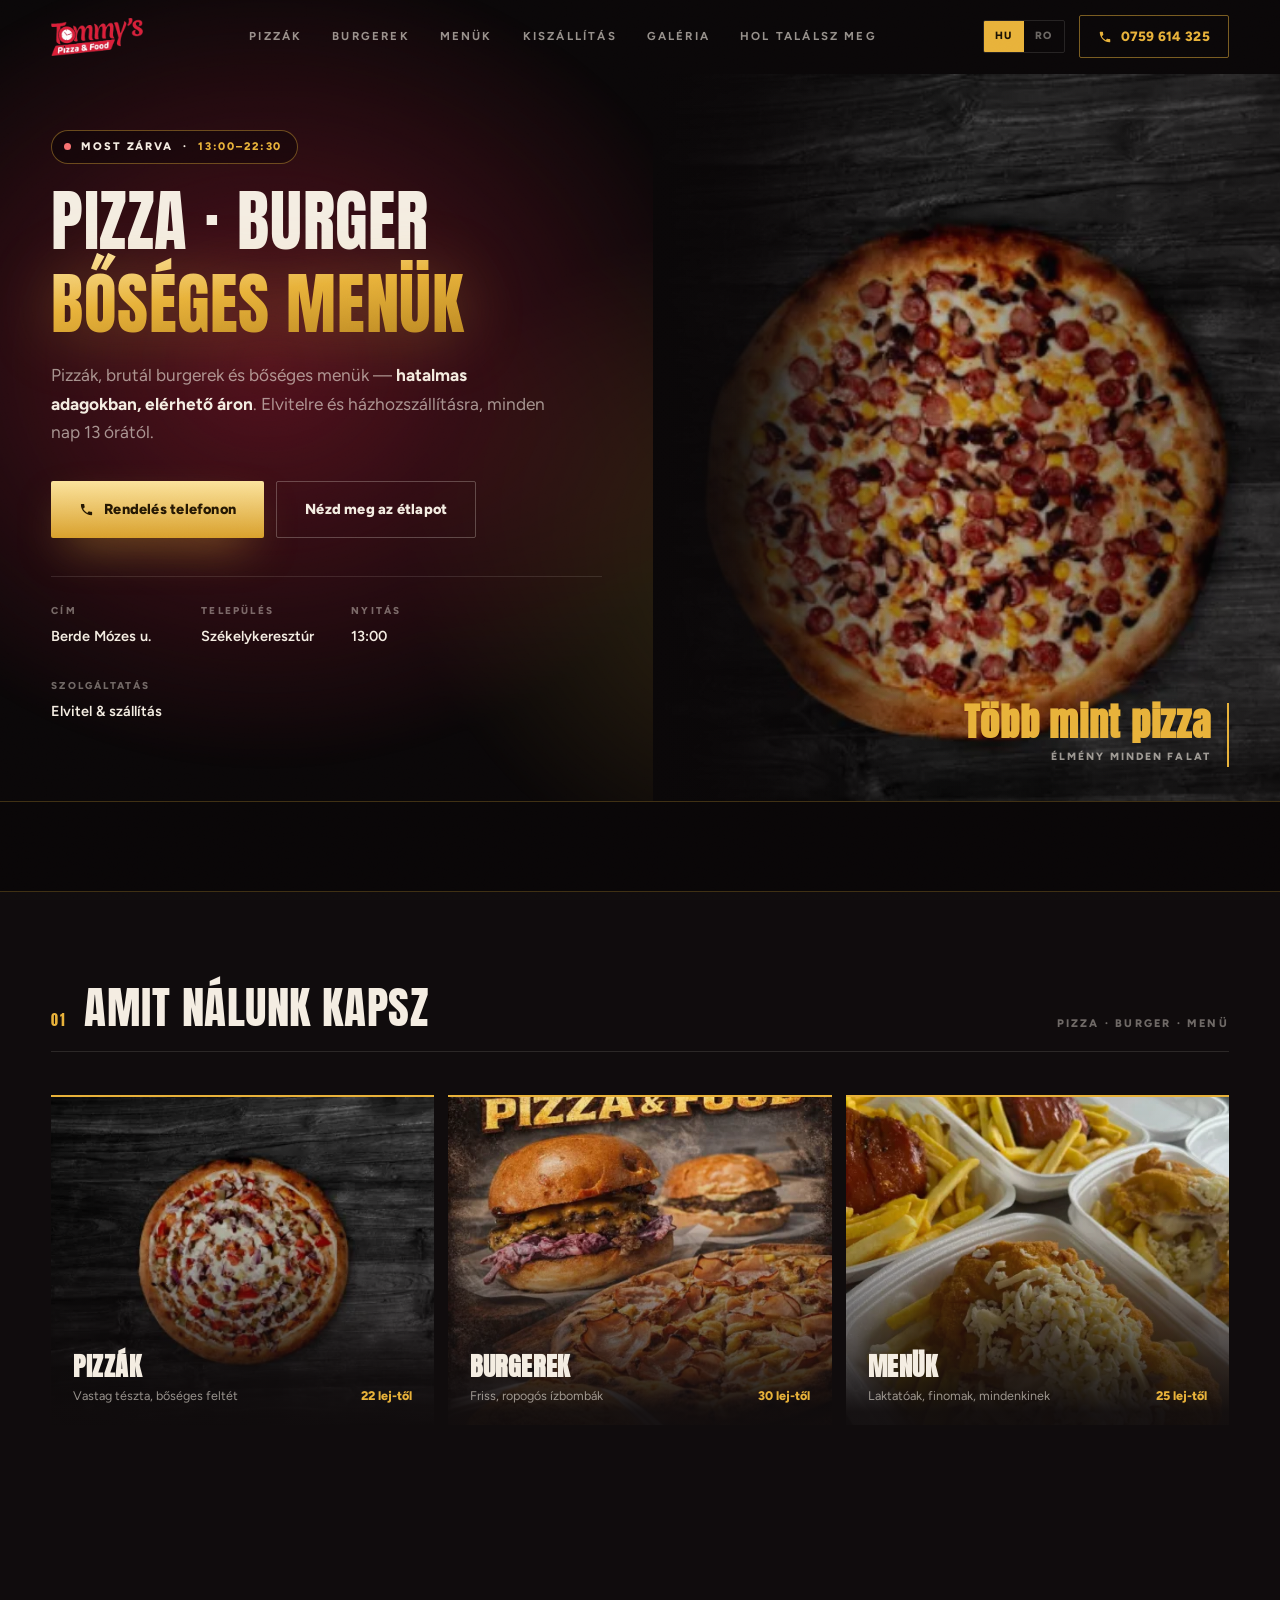
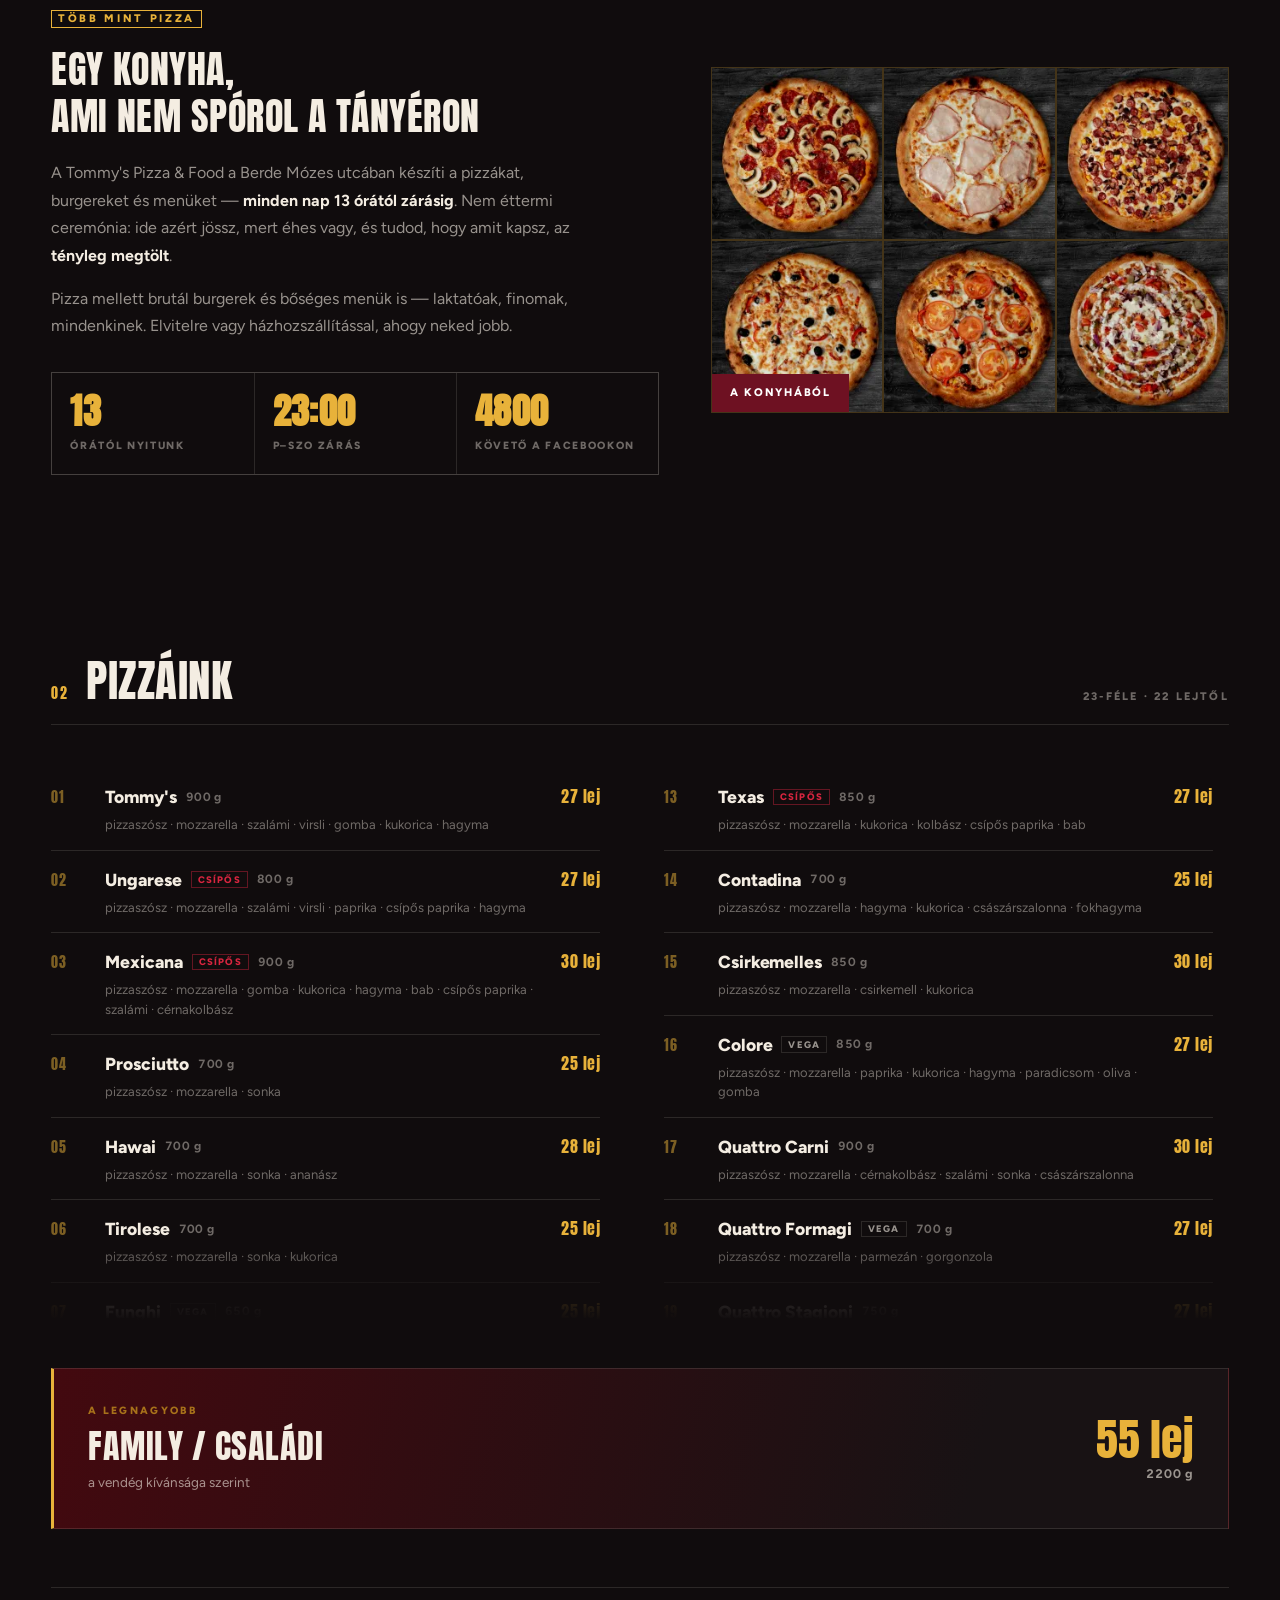
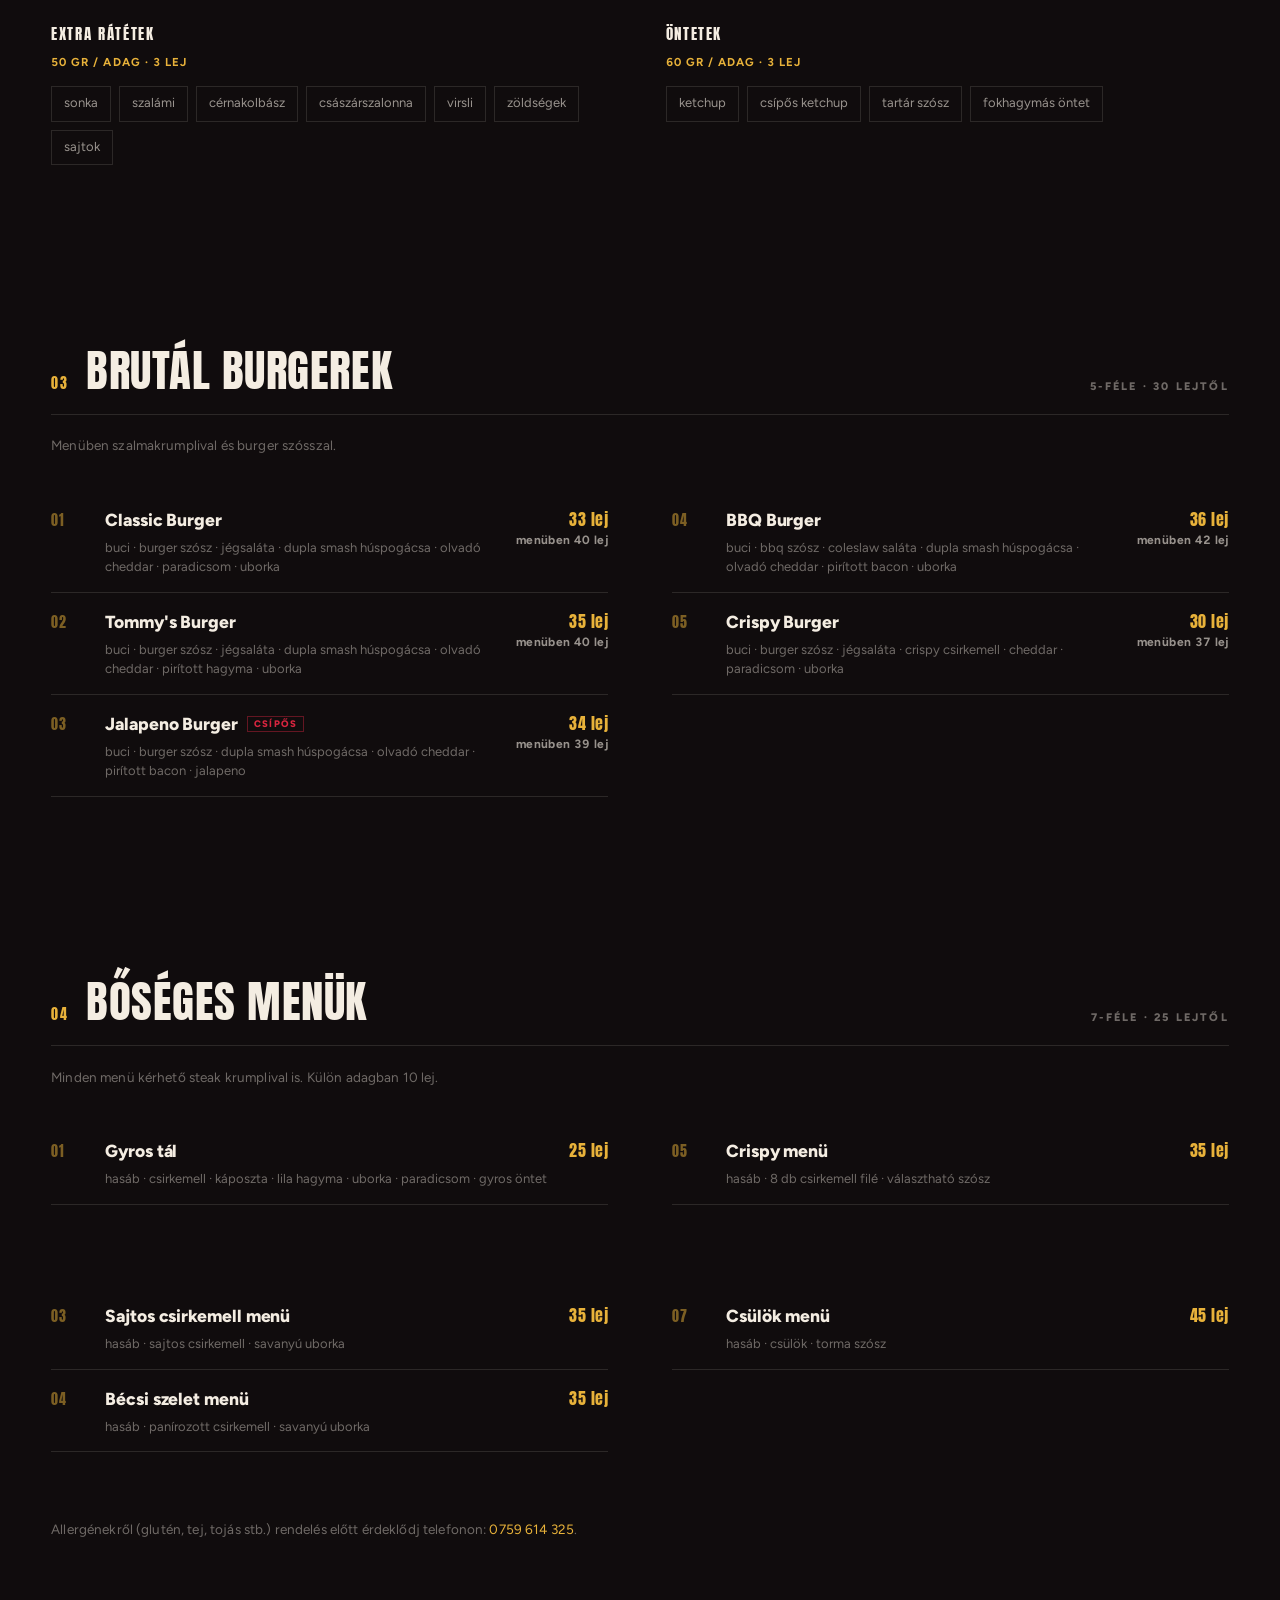
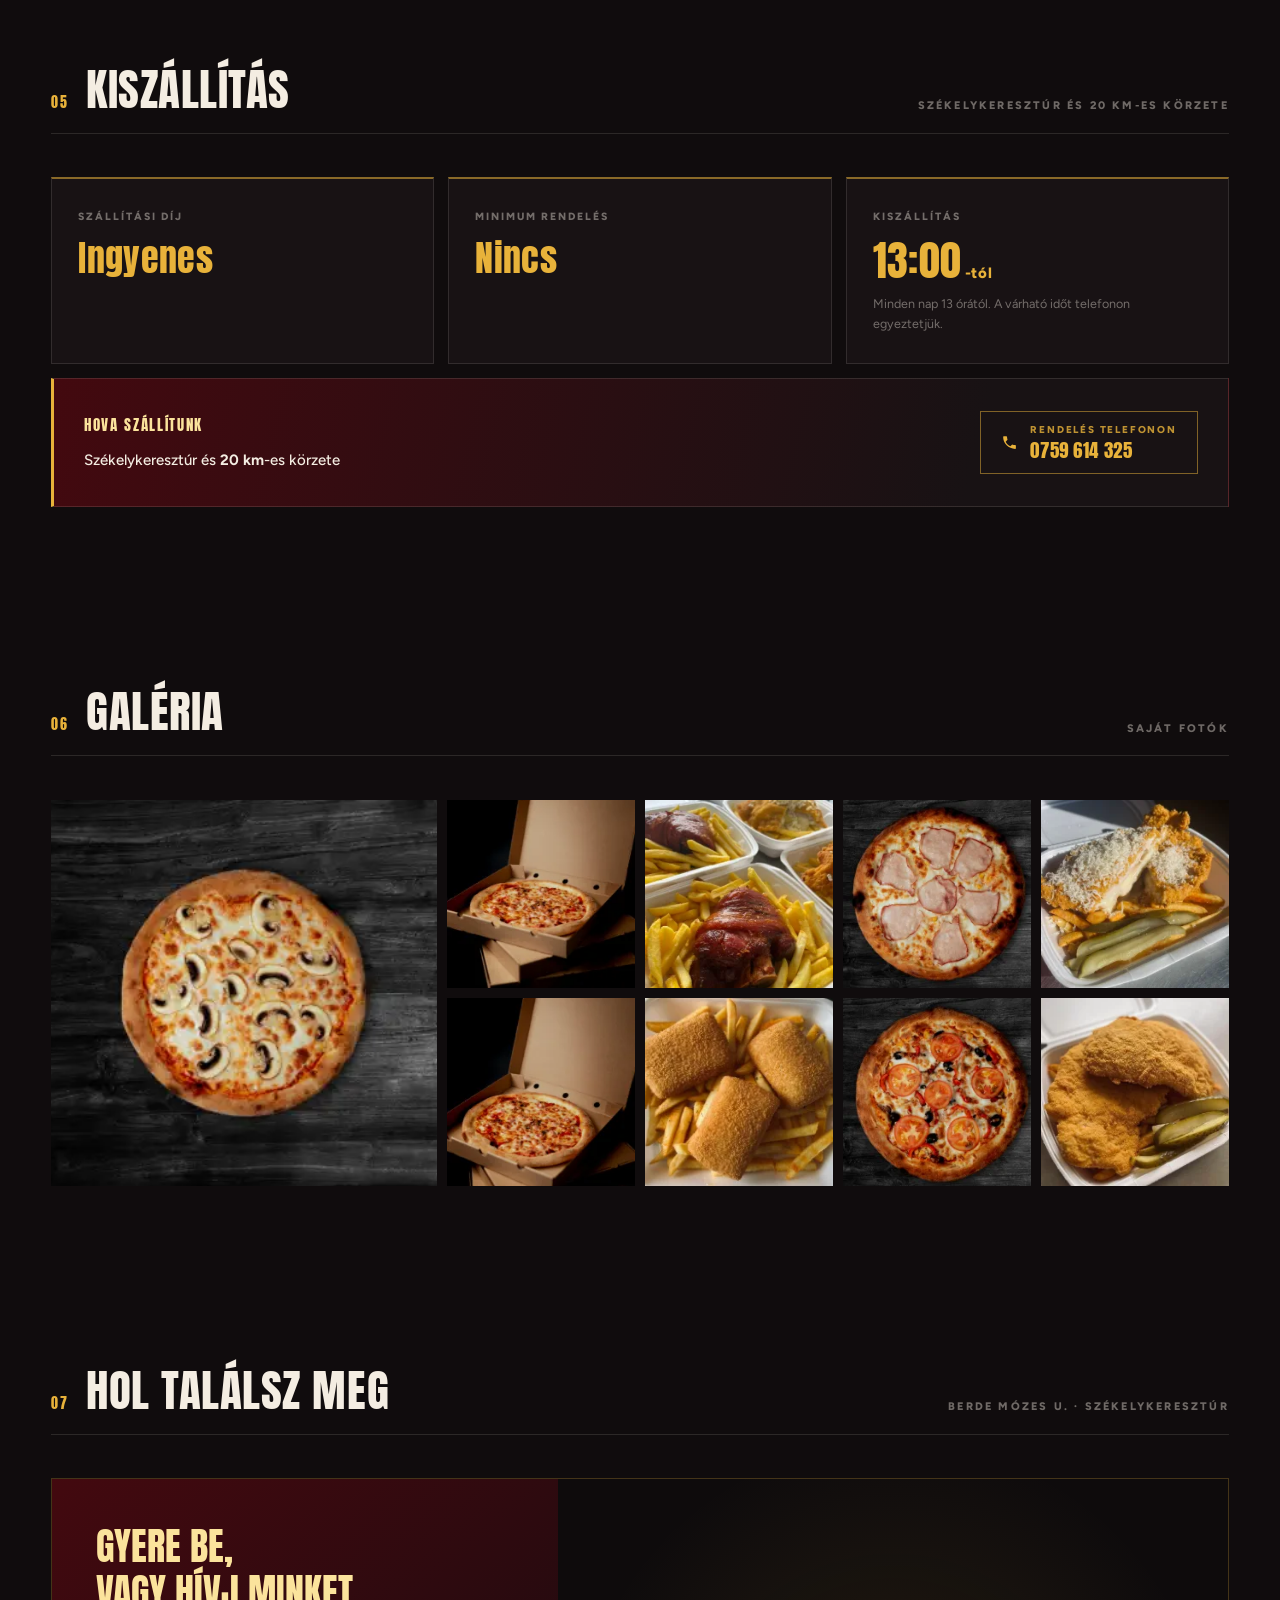
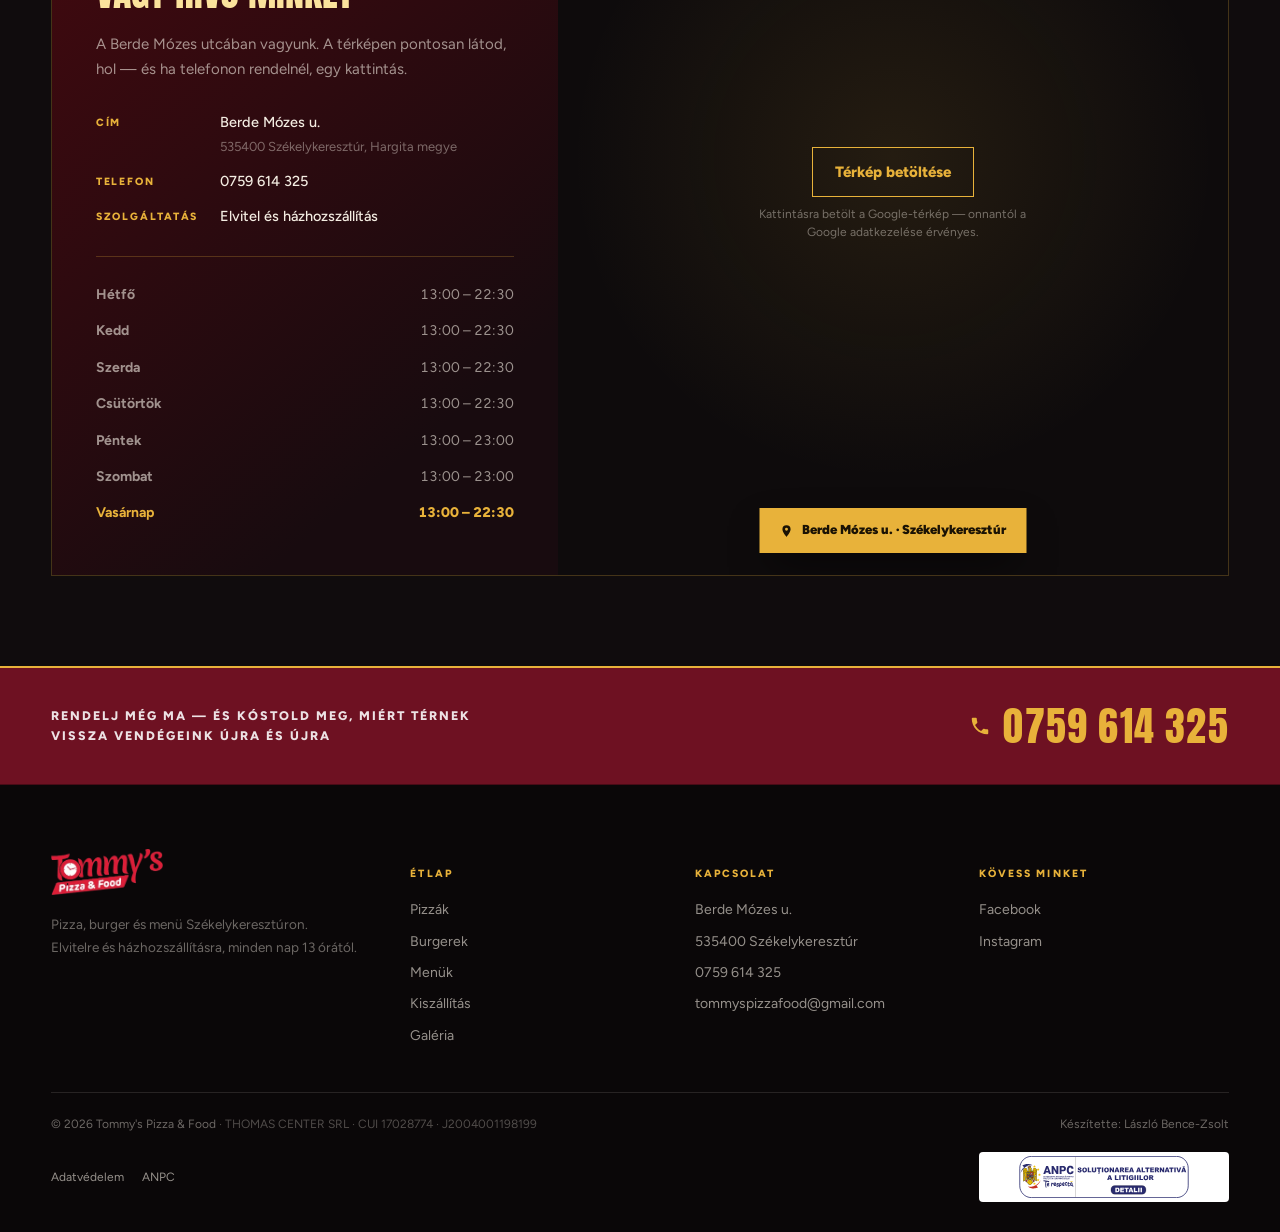
==== commit 2ae034cd: "SAL-piktogram az ANPC 270/2026 szerint: 250x50, link reclamatiisal.anpc.ro Co-Authored-By: Claude Op" ====
--- a/index.html
+++ b/index.html
@@ -1096,7 +1096,7 @@
 .fjog-l{display:flex;gap:18px}
 .fjog a{color:var(--muted)}
 .fjog a:hover{color:var(--gold)}
-.fjog .sal img{display:block;width:200px;height:auto;background:#fff;padding:4px 6px;border-radius:4px}
+.fjog .sal img{display:block;box-sizing:border-box;width:250px;height:50px;object-fit:contain;background:#fff;padding:4px 6px;border-radius:4px}
 .allerg{margin:clamp(18px,2.4vw,28px) 0 0}
 .allerg a{color:var(--gold)}
 .find .m .mapload{position:absolute;inset:0;width:100%;border:0;cursor:pointer;display:flex;flex-direction:column;align-items:center;justify-content:center;gap:8px;padding:24px 24px 90px;
@@ -1735,7 +1735,7 @@
         <a href="adatvedelem.html" data-i18n="ft.priv">Adatvédelem</a>
         <a href="https://anpc.ro" target="_blank" rel="noopener">ANPC</a>
       </span>
-      <a class="sal" href="https://www.anpc.ro/sal" target="_blank" rel="noopener"><img src="assets/anpc-sal.svg" alt="ANPC – Soluționarea Alternativă a Litigiilor" width="200" height="50" loading="lazy"></a>
+      <a class="sal" href="https://reclamatiisal.anpc.ro" target="_blank" rel="noopener"><img src="assets/anpc-sal.svg" alt="ANPC – Soluționarea Alternativă a Litigiilor" width="250" height="50" loading="lazy"></a>
     </div>
   </div>
 </footer>
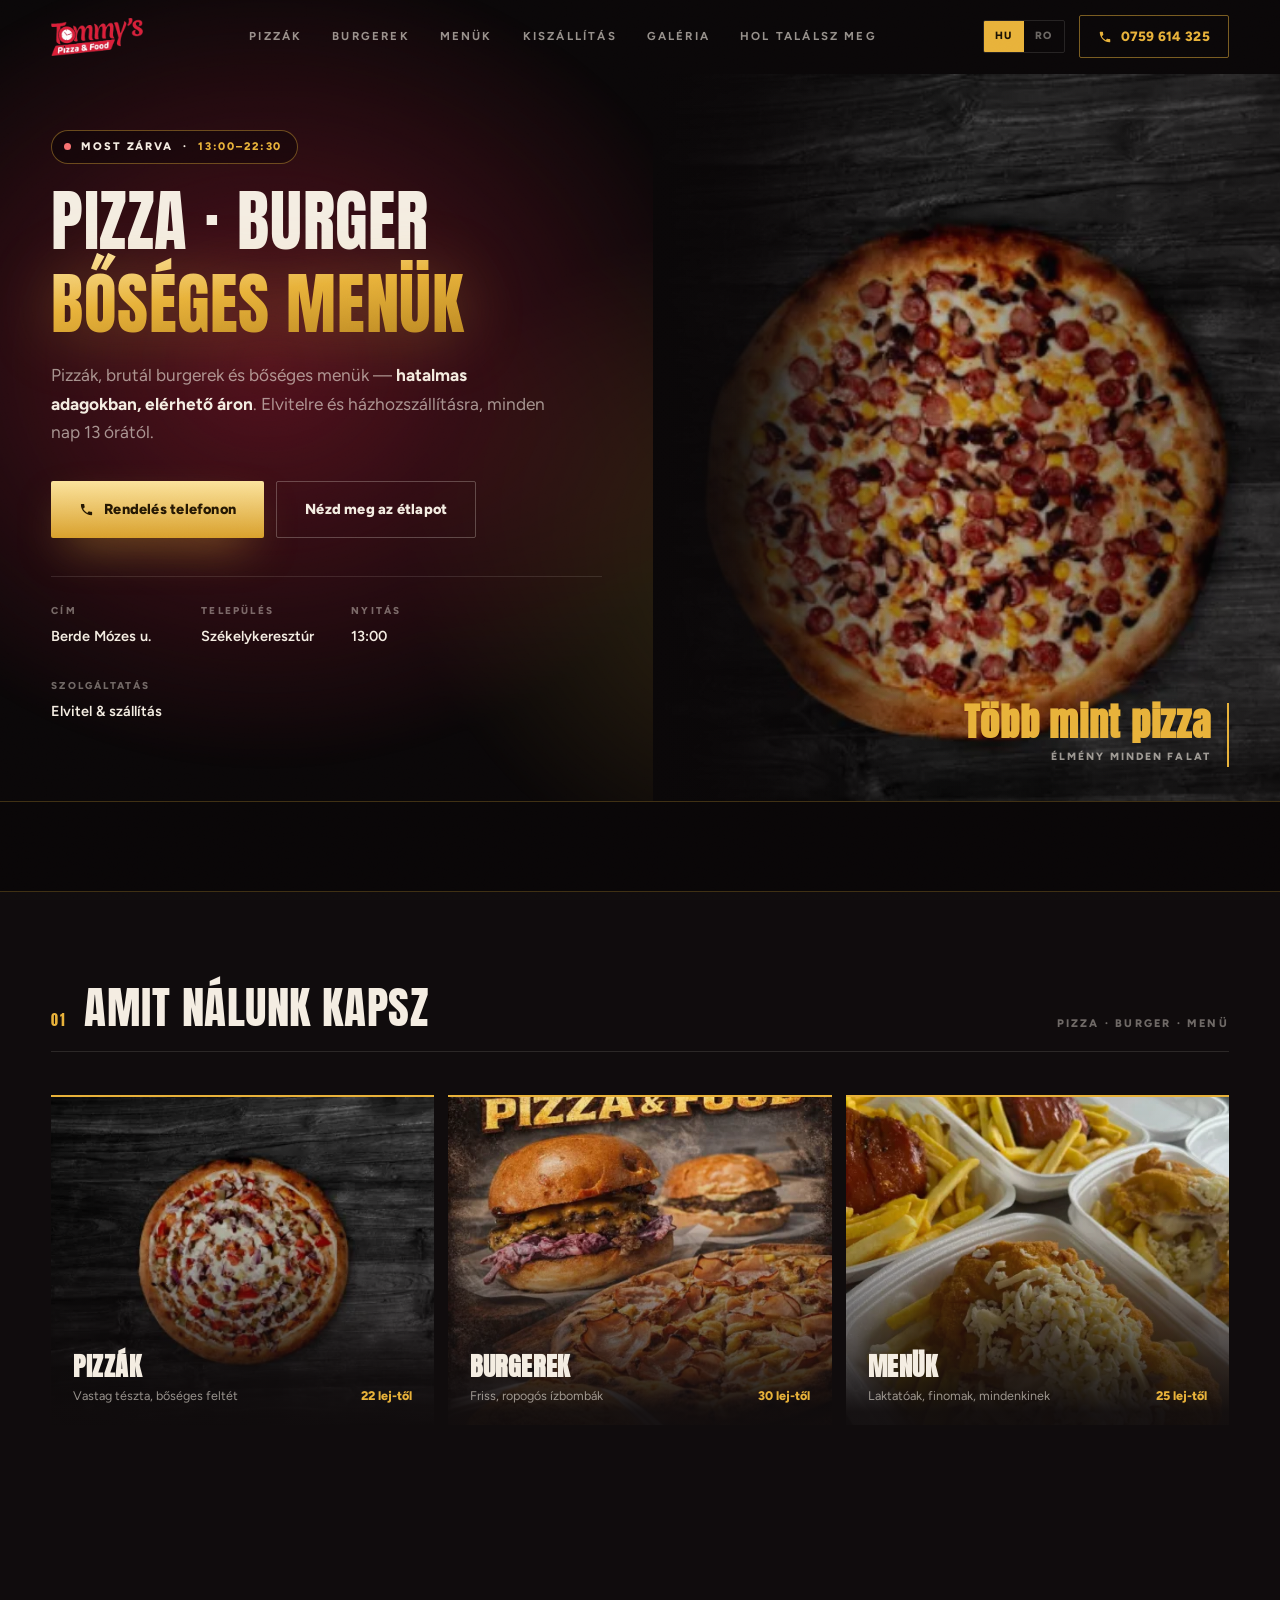
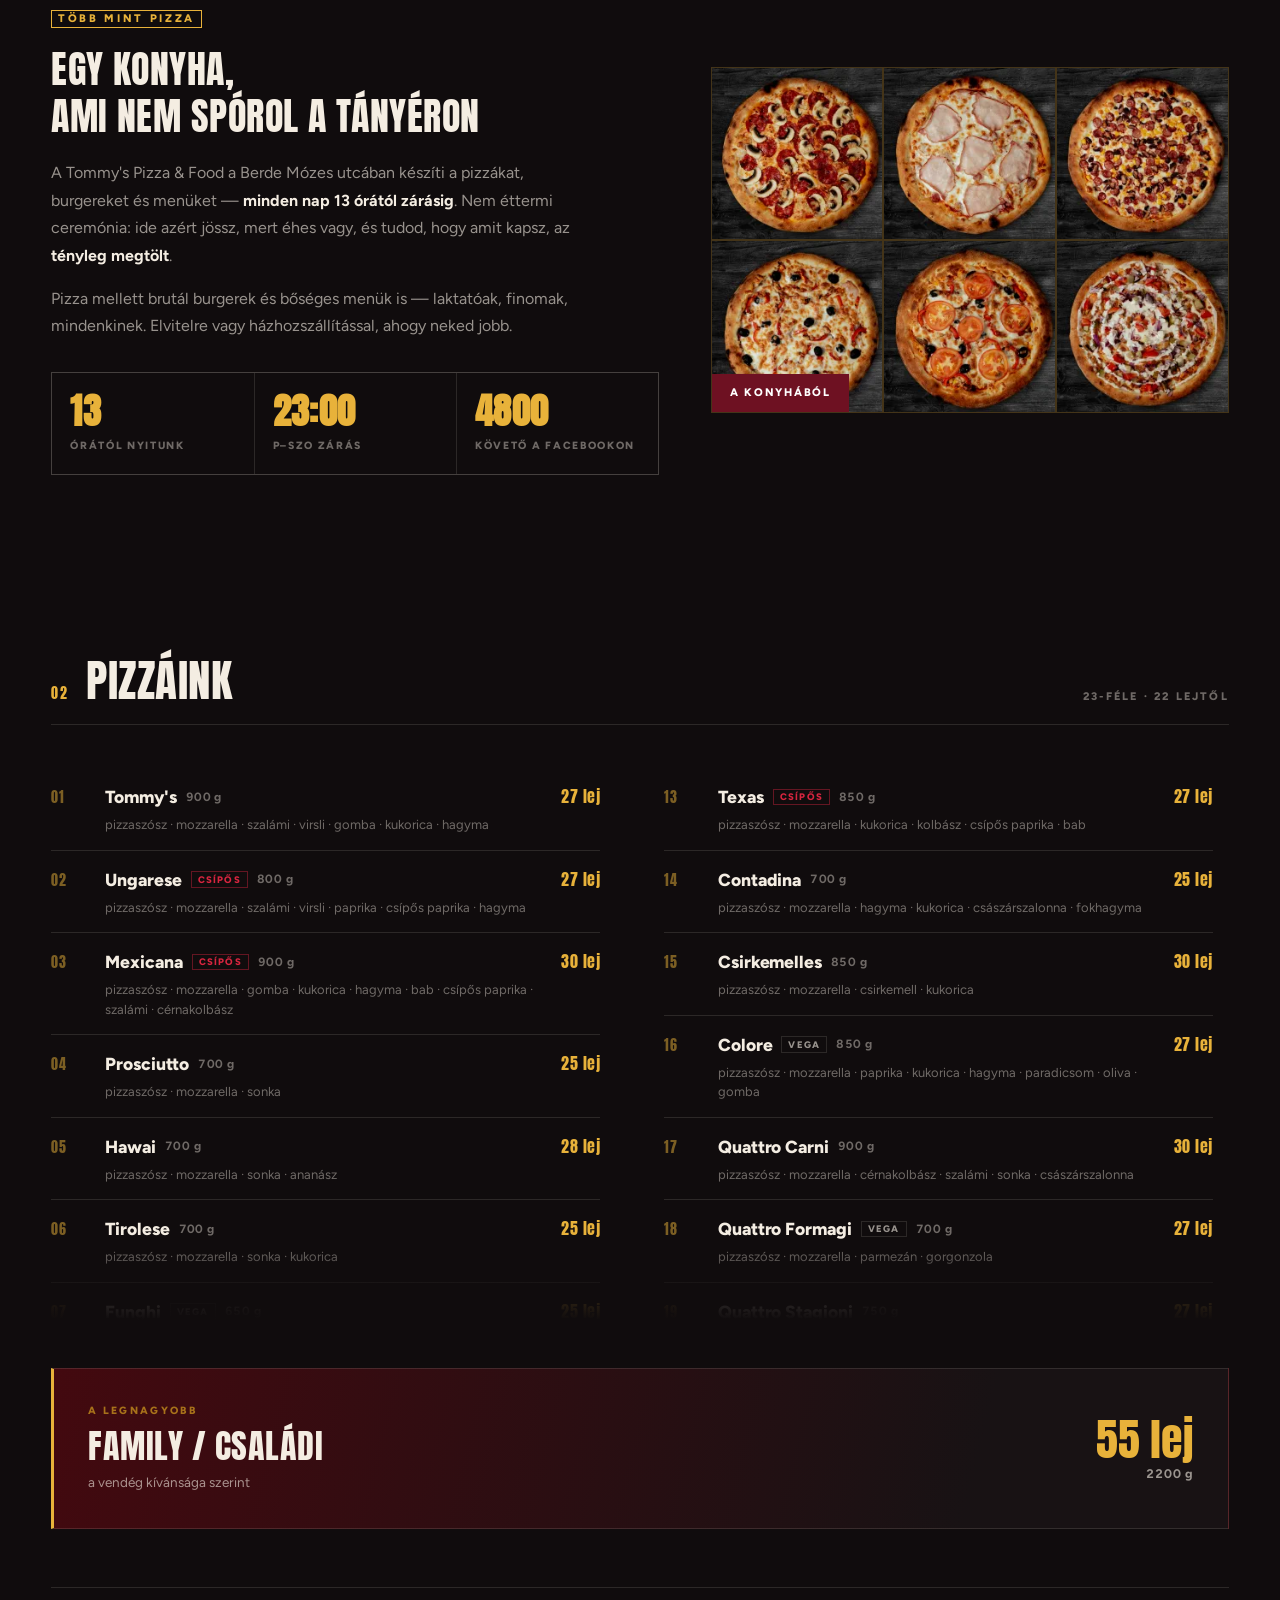
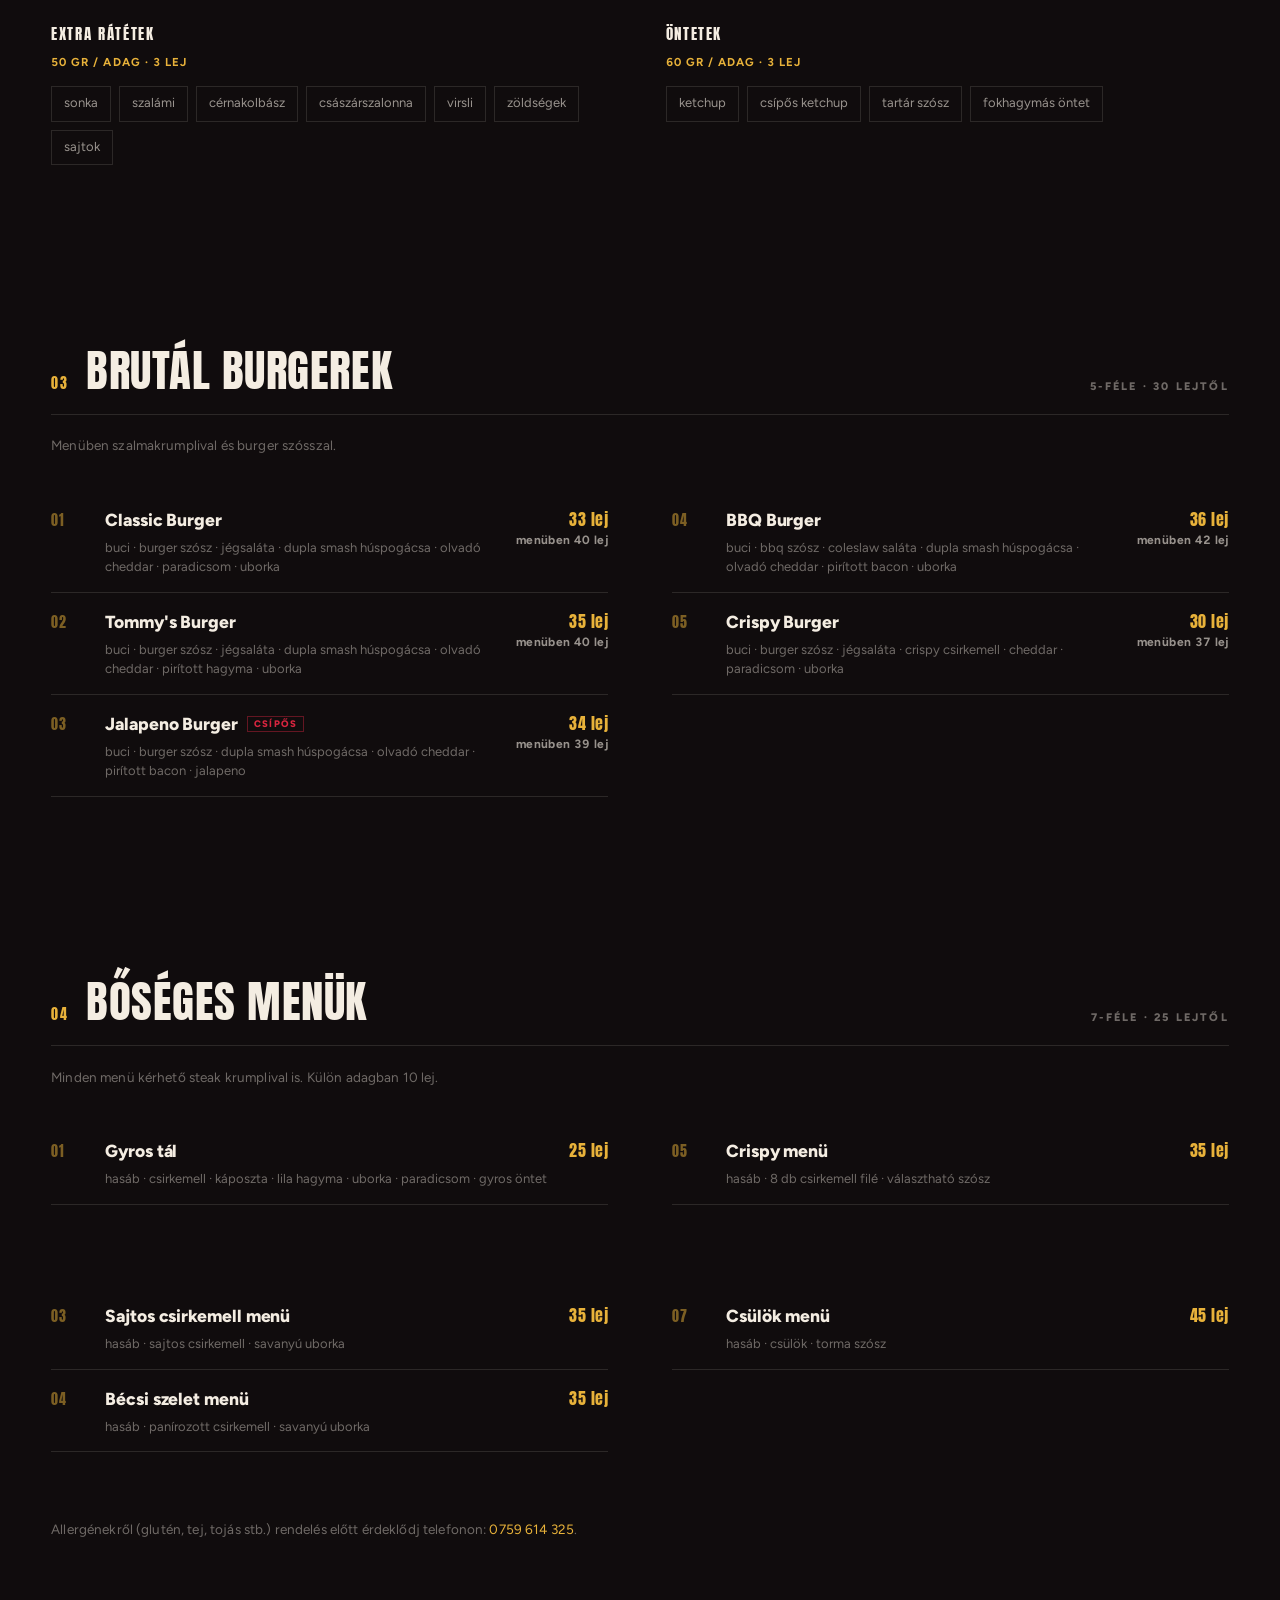
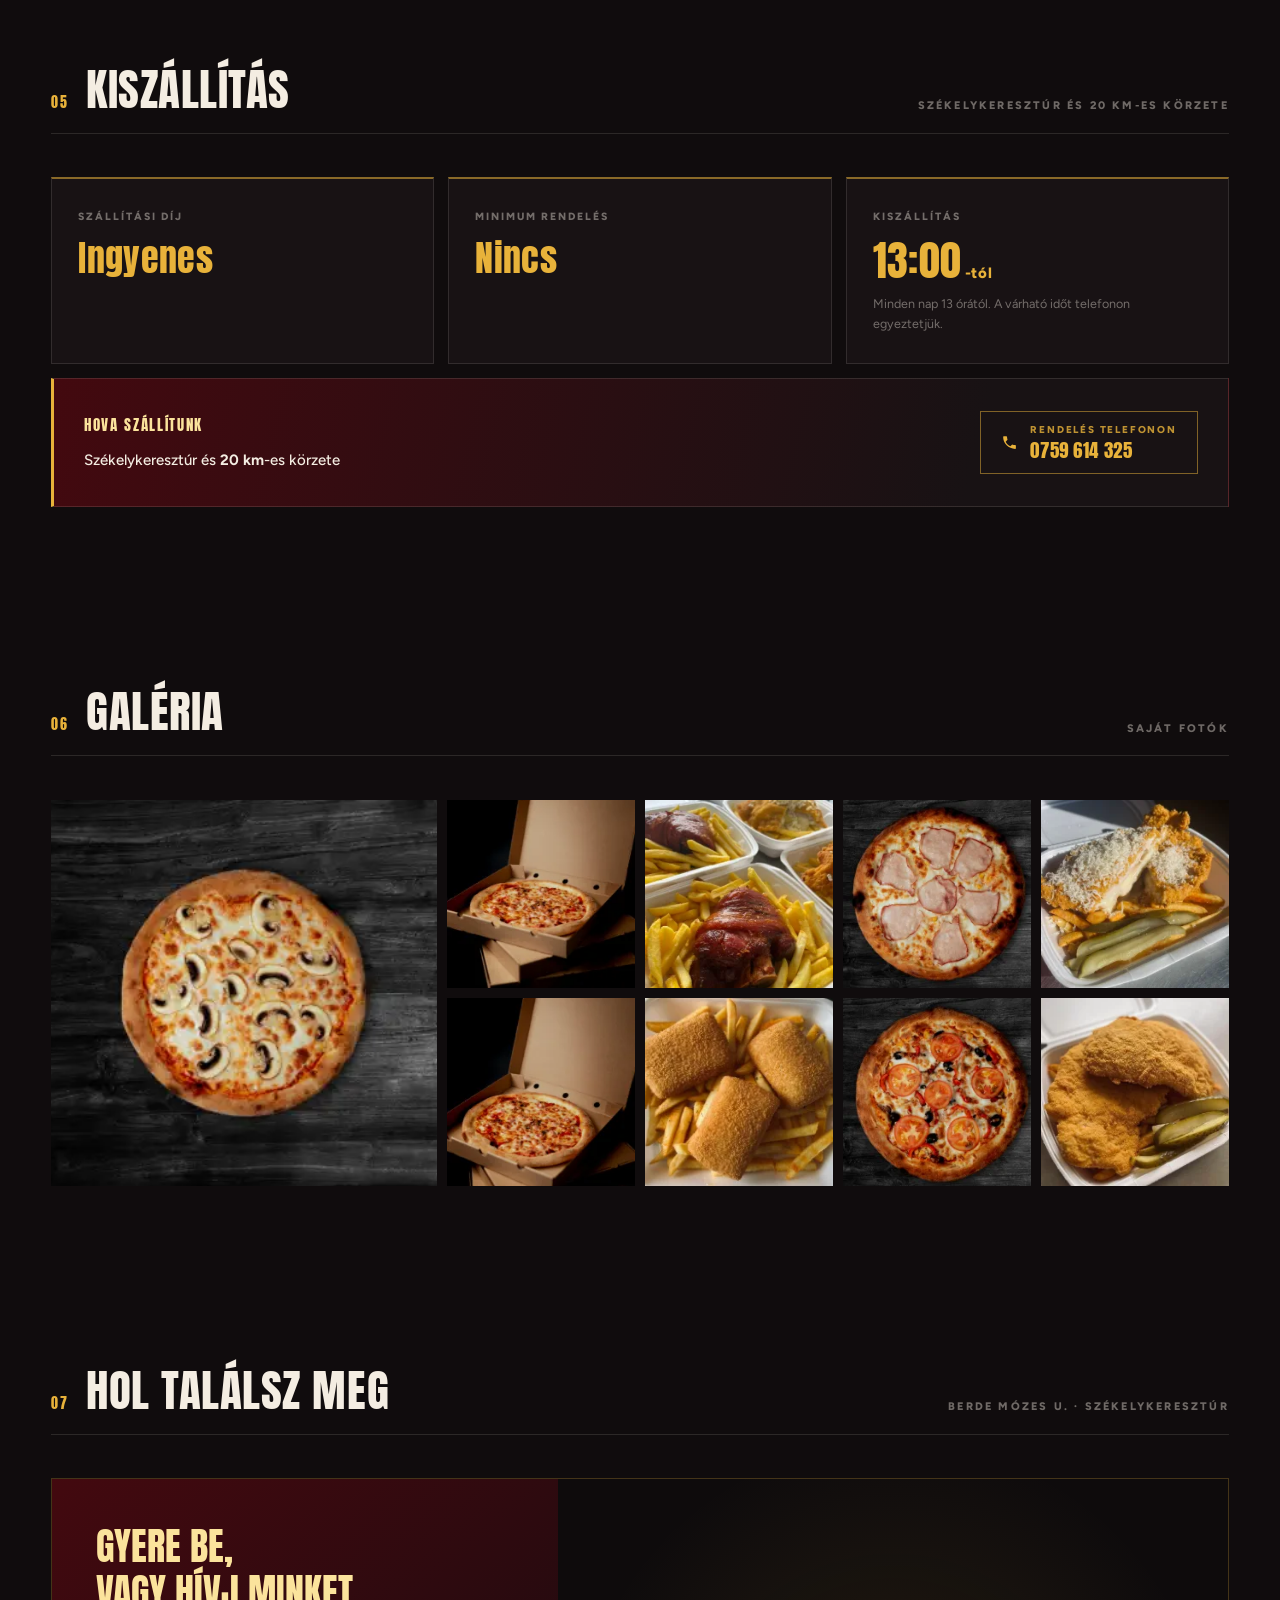
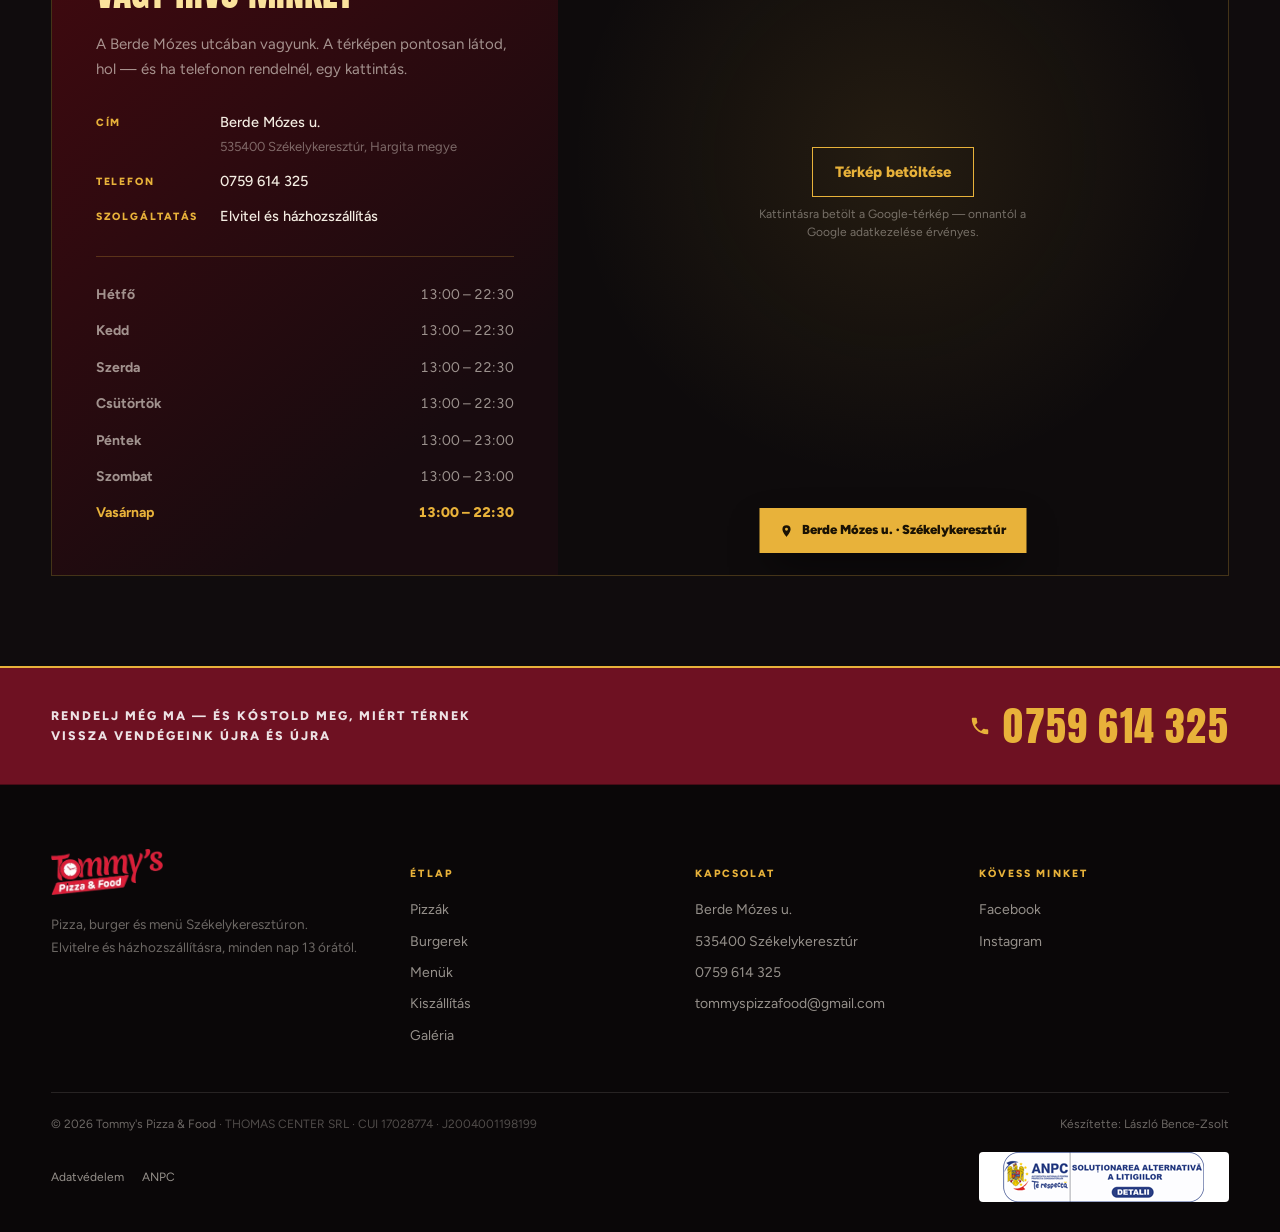
==== commit b5d399de: "Hivatalos ANPC SAL-piktogram (anpc.ro/download/sal/SAL-PICTOGRAMA.png) az SVG helyett Co-Authored-By" ====
--- a/index.html
+++ b/index.html
@@ -1096,7 +1096,7 @@
 .fjog-l{display:flex;gap:18px}
 .fjog a{color:var(--muted)}
 .fjog a:hover{color:var(--gold)}
-.fjog .sal img{display:block;box-sizing:border-box;width:250px;height:50px;object-fit:contain;background:#fff;padding:4px 6px;border-radius:4px}
+.fjog .sal img{display:block;box-sizing:border-box;width:250px;height:50px;object-fit:contain;background:#fff;padding:0;border-radius:4px}
 .allerg{margin:clamp(18px,2.4vw,28px) 0 0}
 .allerg a{color:var(--gold)}
 .find .m .mapload{position:absolute;inset:0;width:100%;border:0;cursor:pointer;display:flex;flex-direction:column;align-items:center;justify-content:center;gap:8px;padding:24px 24px 90px;
@@ -1735,7 +1735,7 @@
         <a href="adatvedelem.html" data-i18n="ft.priv">Adatvédelem</a>
         <a href="https://anpc.ro" target="_blank" rel="noopener">ANPC</a>
       </span>
-      <a class="sal" href="https://reclamatiisal.anpc.ro" target="_blank" rel="noopener"><img src="assets/anpc-sal.svg" alt="ANPC – Soluționarea Alternativă a Litigiilor" width="250" height="50" loading="lazy"></a>
+      <a class="sal" href="https://reclamatiisal.anpc.ro" target="_blank" rel="noopener"><img src="assets/anpc-sal.png" alt="ANPC – Soluționarea Alternativă a Litigiilor" width="250" height="50" loading="lazy"></a>
     </div>
   </div>
 </footer>
